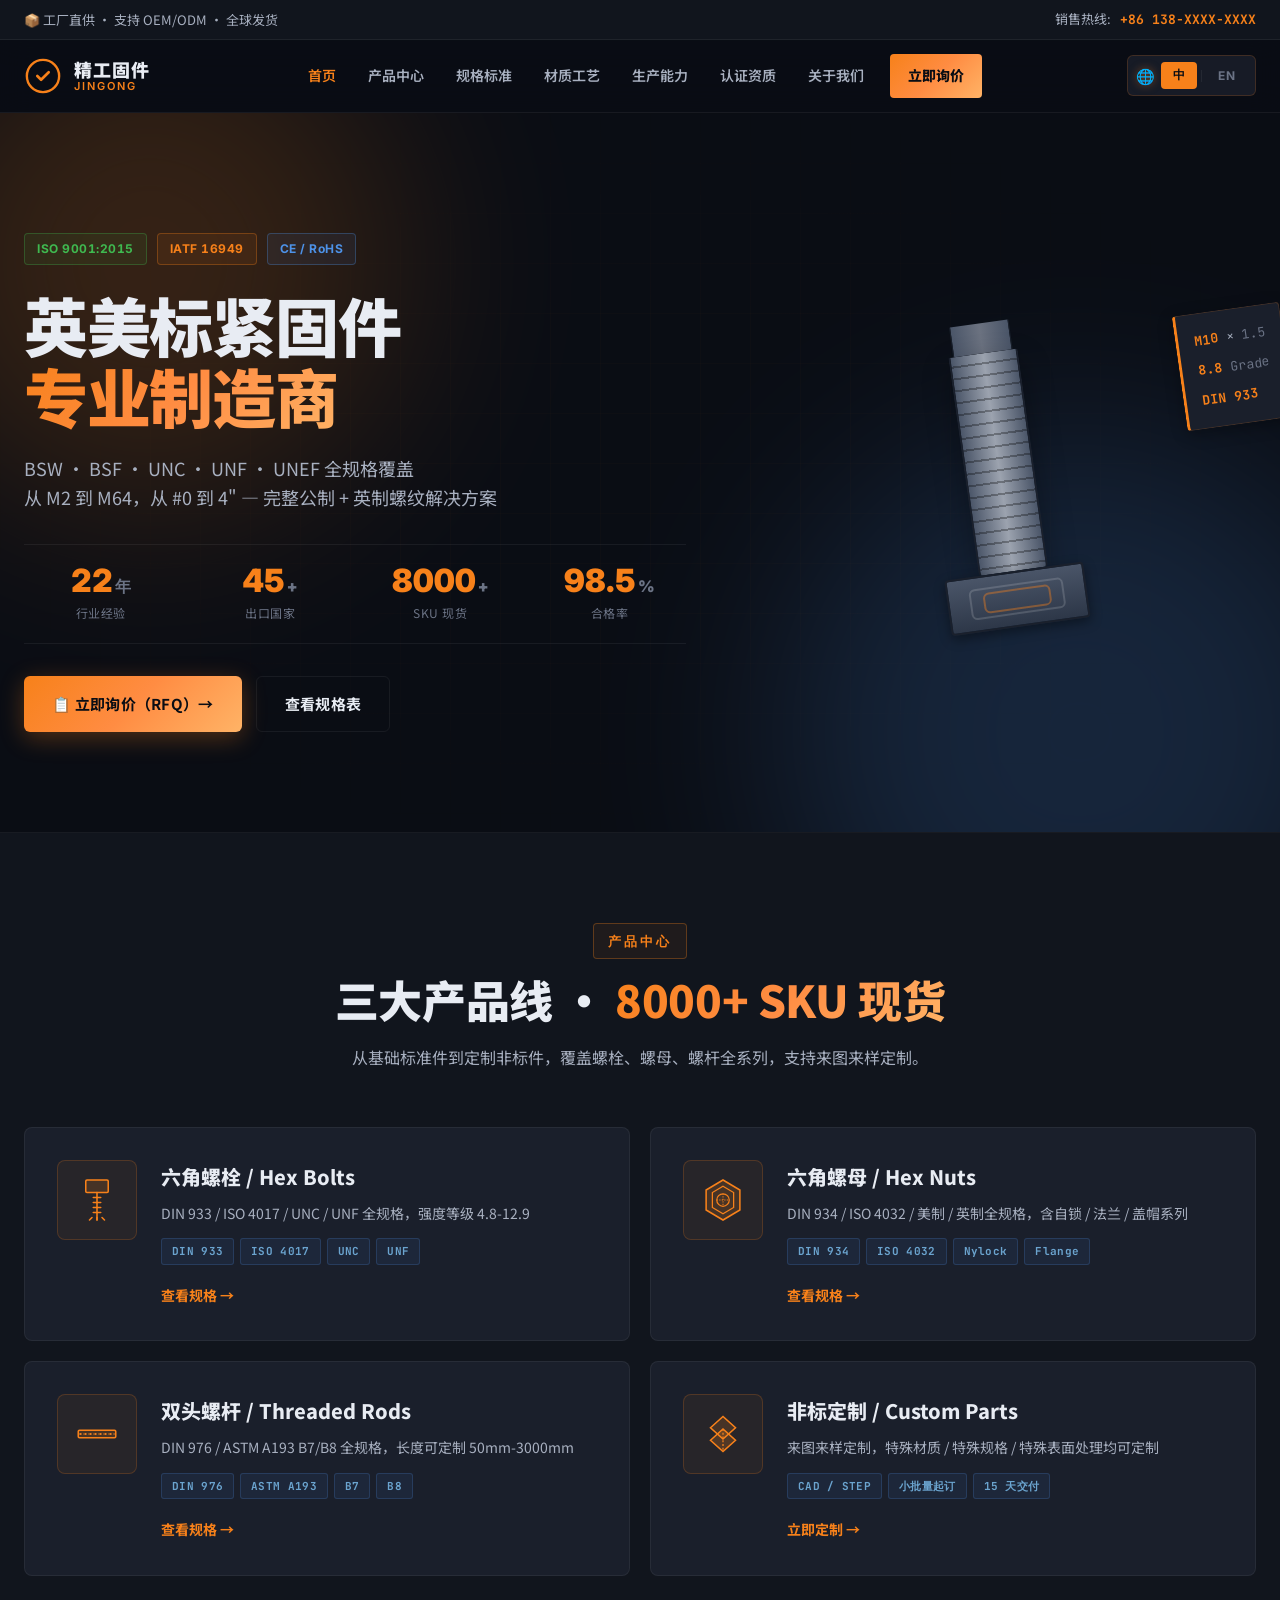
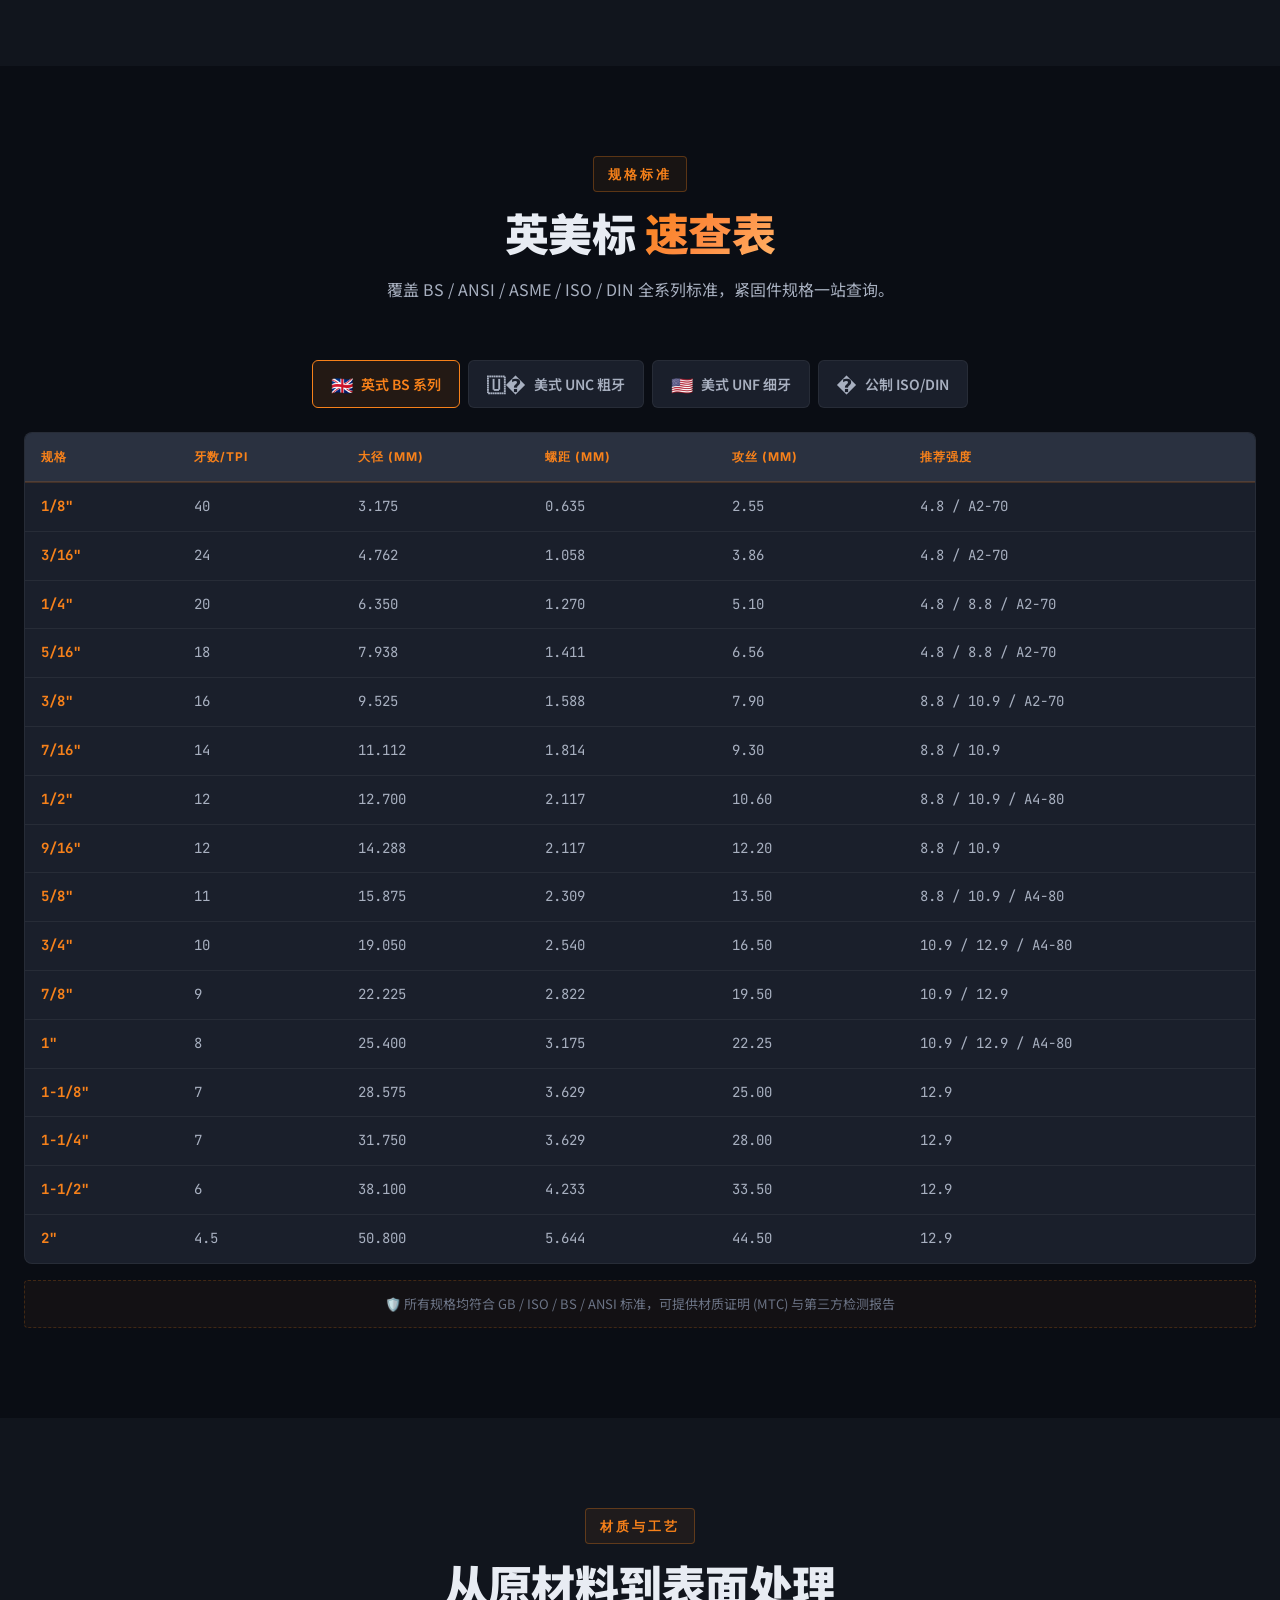
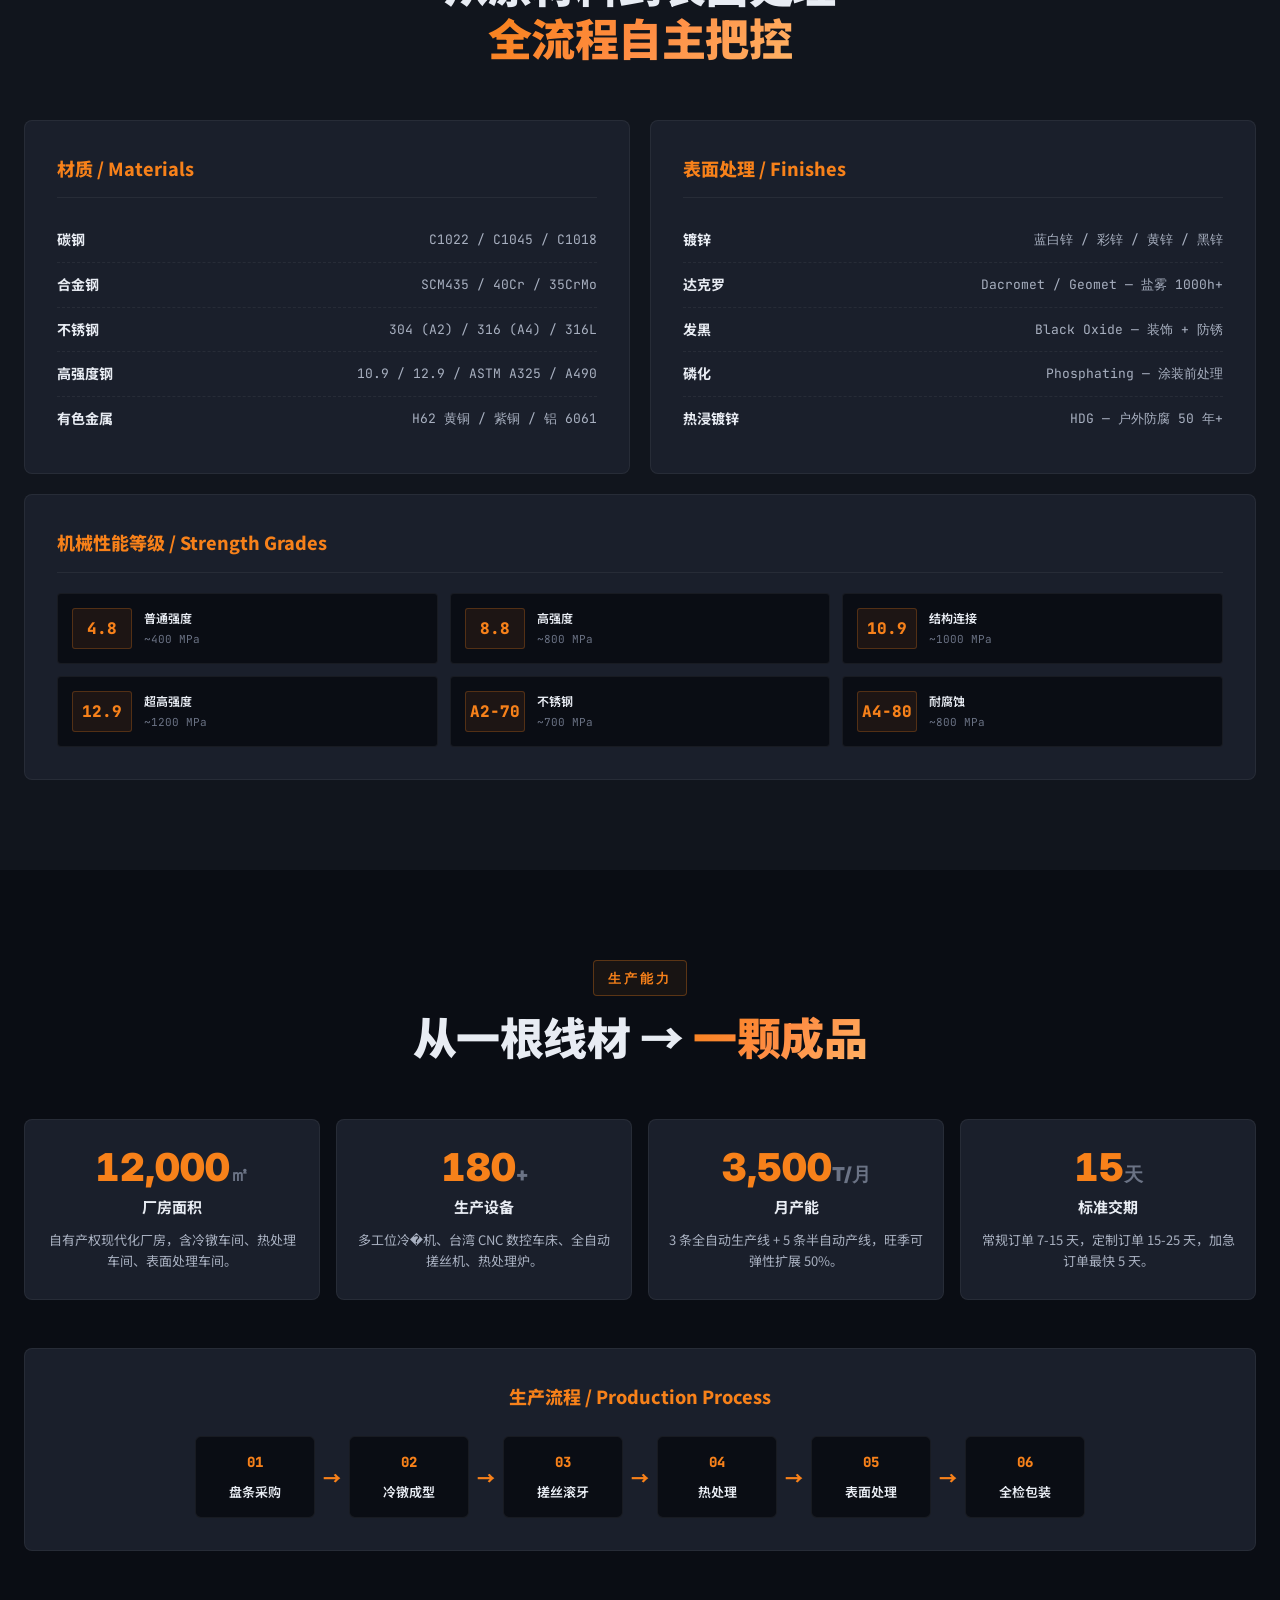
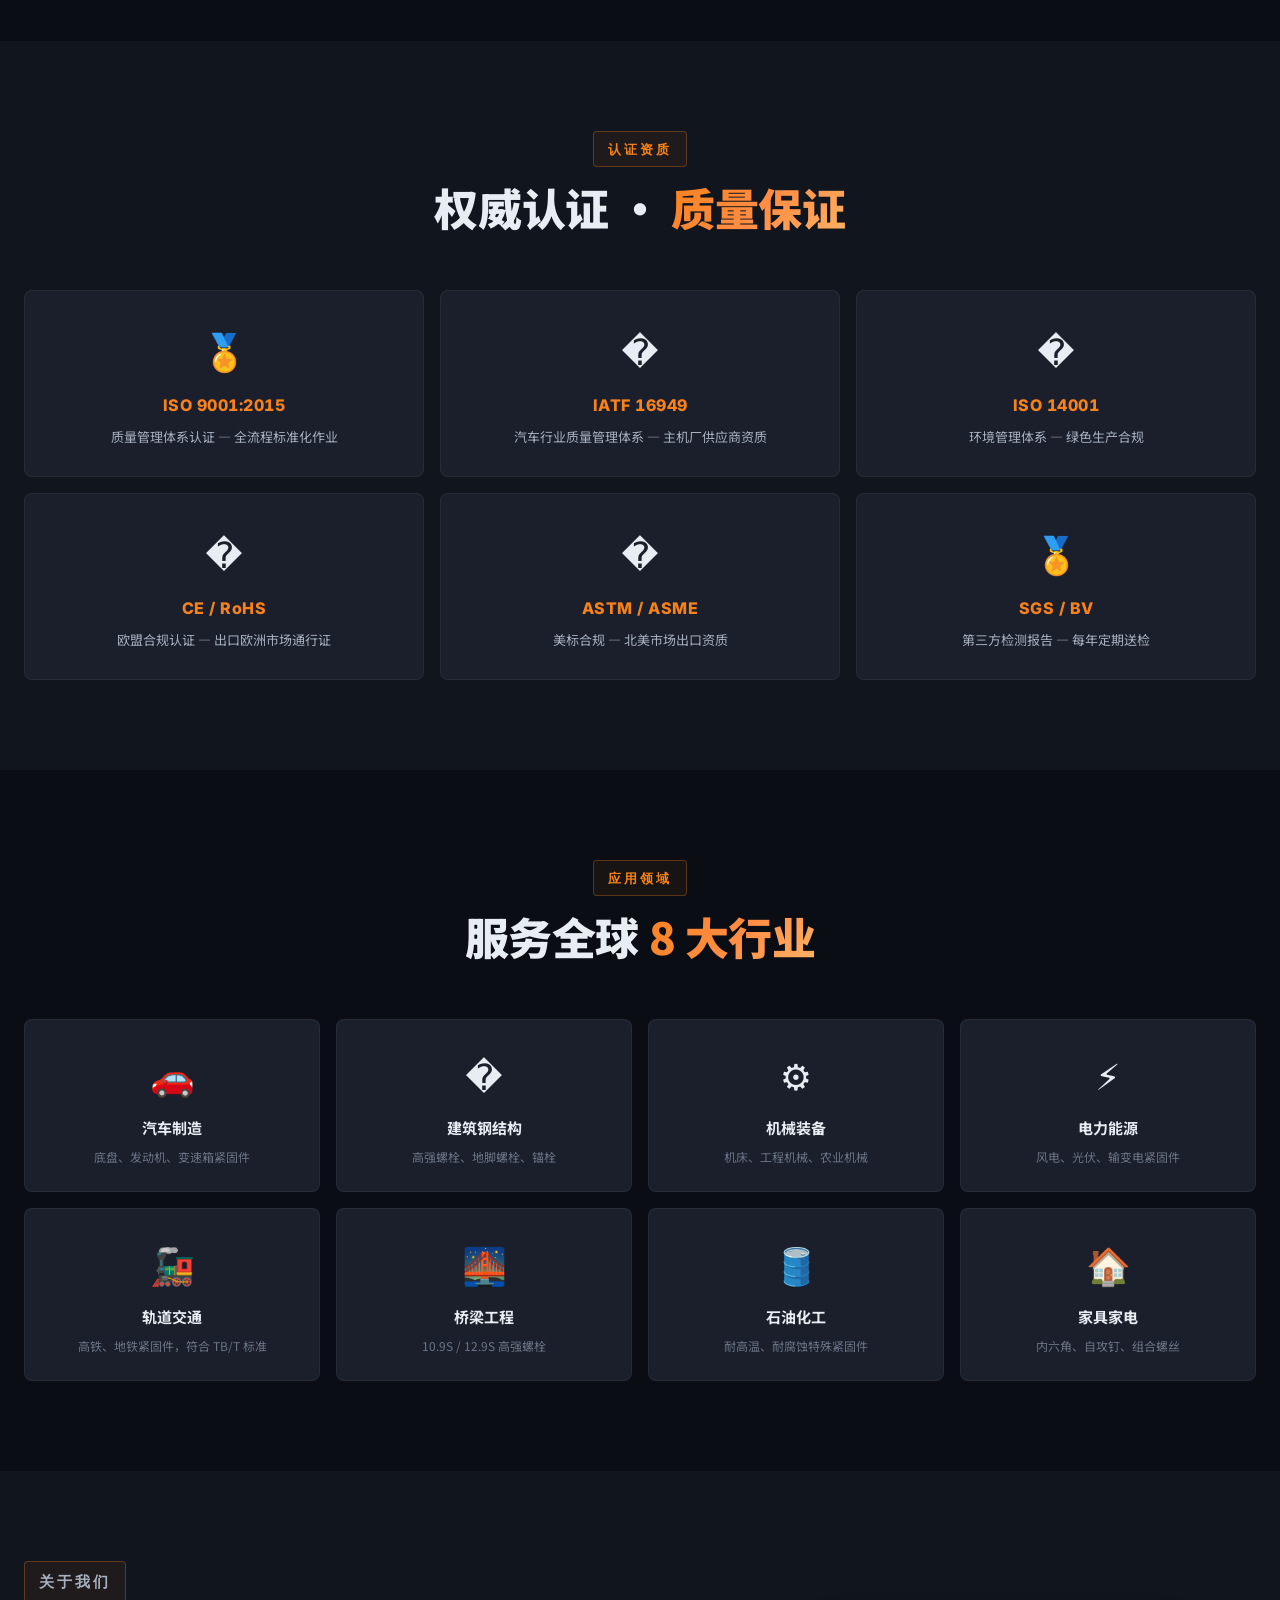
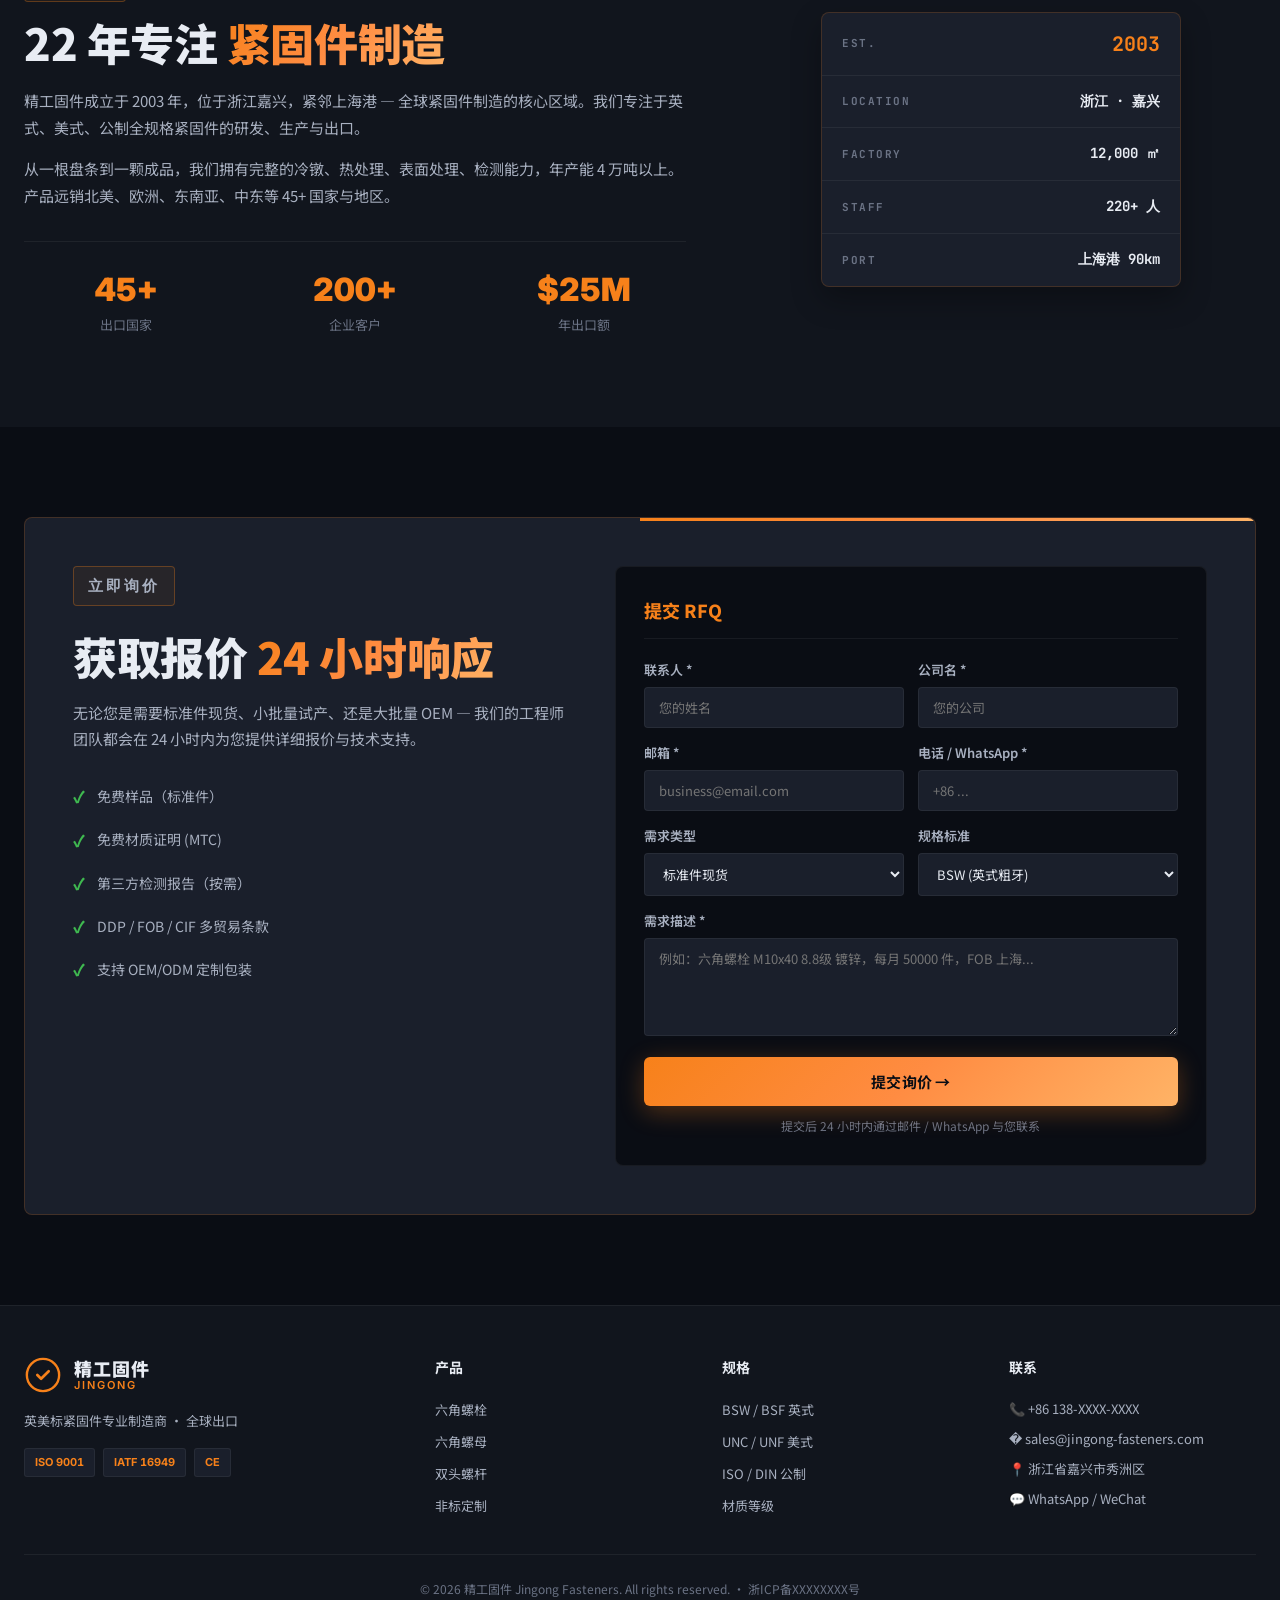
==== index.html @ 6162930f "v1.0: 精工固件 Jingong Fasteners 英美标紧固件 B2B 官网" ====
<!DOCTYPE html>
<html lang="zh-CN">
<head>
    <meta charset="UTF-8">
    <meta name="viewport" content="width=device-width, initial-scale=1.0">
    <title data-i18n="page.title">精工固件 Jingong - 专业英美标螺丝螺帽螺杆制造商</title>
    <meta name="description" data-i18n="page.desc" content="精工固件 - 专业生产符合英式 BSW/BSF、美式 UNC/UNF/UNEF 规格的螺丝、螺帽、螺杆。ISO 9001 / IATF 16949 认证工厂，支持 OEM/ODM。">
    <link rel="stylesheet" href="css/style.css">
    <link rel="preconnect" href="https://fonts.googleapis.com">
    <link rel="preconnect" href="https://fonts.gstatic.com" crossorigin>
    <link href="https://fonts.googleapis.com/css2?family=Noto+Sans+SC:wght@300;400;500;700;900&family=Inter:wght@400;500;600;700;800;900&family=JetBrains+Mono:wght@500;700&display=swap" rel="stylesheet">
</head>
<body>
    <!-- 顶部公告栏 -->
    <div class="topbar">
        <div class="container topbar-inner">
            <span data-i18n="topbar.text">📦 工厂直供 · 支持 OEM/ODM · 全球发货</span>
            <span class="topbar-meta">
                <span data-i18n="topbar.hotline">销售热线:</span>
                <strong>+86 138-XXXX-XXXX</strong>
            </span>
        </div>
    </div>

    <!-- 导航栏 -->
    <header class="navbar" id="navbar">
        <div class="container nav-container">
            <a href="#home" class="logo">
                <svg class="logo-mark" viewBox="0 0 40 40" fill="none">
                    <circle cx="20" cy="20" r="17" stroke="currentColor" stroke-width="2.5"/>
                    <path d="M14 20l4 4 8-8" stroke="currentColor" stroke-width="2.8" stroke-linecap="round" stroke-linejoin="round"/>
                </svg>
                <span class="logo-text">
                    <span class="logo-cn">精工固件</span>
                    <span class="logo-en">Jingong</span>
                </span>
            </a>
            <nav class="nav-menu" id="navMenu">
                <a href="#home" class="nav-link active" data-i18n="nav.home">首页</a>
                <a href="#products" class="nav-link" data-i18n="nav.products">产品中心</a>
                <a href="#specs" class="nav-link" data-i18n="nav.specs">规格标准</a>
                <a href="#material" class="nav-link" data-i18n="nav.material">材质工艺</a>
                <a href="#capacity" class="nav-link" data-i18n="nav.capacity">生产能力</a>
                <a href="#cert" class="nav-link" data-i18n="nav.cert">认证资质</a>
                <a href="#about" class="nav-link" data-i18n="nav.about">关于我们</a>
                <a href="#rfq" class="nav-link nav-cta" data-i18n="nav.rfq">立即询价</a>
            </nav>
            <div class="nav-right">
                <div class="lang-switch" id="langSwitch" title="切换语言 / Switch Language">
                    <span class="lang-globe" aria-hidden="true">🌐</span>
                    <button class="lang-btn active" data-lang="zh">中</button>
                    <span class="lang-divider"></span>
                    <button class="lang-btn" data-lang="en">EN</button>
                </div>
                <button class="menu-toggle" id="menuToggle" aria-label="菜单">
                    <span></span><span></span><span></span>
                </button>
            </div>
        </div>
    </header>

    <!-- 首屏 Hero -->
    <section class="hero" id="home">
        <div class="hero-bg">
            <div class="grid-overlay"></div>
            <div class="hero-glow hero-glow-1"></div>
            <div class="hero-glow hero-glow-2"></div>
        </div>
        <div class="container hero-content">
            <div class="hero-grid">
                <div class="hero-text">
                    <div class="hero-badges">
                        <span class="badge badge-iso">ISO 9001:2015</span>
                        <span class="badge badge-iatf">IATF 16949</span>
                        <span class="badge badge-ce">CE / RoHS</span>
                    </div>
                    <h1 class="hero-title">
                        <span data-i18n="hero.title.l1">英美标紧固件</span><br>
                        <span class="text-gradient" data-i18n="hero.title.l2">专业制造商</span>
                    </h1>
                    <p class="hero-subtitle" data-i18n-html="hero.subtitle">BSW · BSF · UNC · UNF · UNEF 全规格覆盖<br>从 M2 到 M64，从 #0 到 4" — 完整公制 + 英制螺纹解决方案</p>
                    <div class="hero-stats">
                        <div class="stat">
                            <div class="stat-number">22<span class="stat-unit">年</span></div>
                            <div class="stat-label" data-i18n="hero.stat.exp">行业经验</div>
                        </div>
                        <div class="stat">
                            <div class="stat-number">45<span class="stat-unit">+</span></div>
                            <div class="stat-label" data-i18n="hero.stat.country">出口国家</div>
                        </div>
                        <div class="stat">
                            <div class="stat-number">8000<span class="stat-unit">+</span></div>
                            <div class="stat-label" data-i18n="hero.stat.sku">SKU 现货</div>
                        </div>
                        <div class="stat">
                            <div class="stat-number">98.5<span class="stat-unit">%</span></div>
                            <div class="stat-label" data-i18n="hero.stat.qa">合格率</div>
                        </div>
                    </div>
                    <div class="hero-buttons">
                        <a href="#rfq" class="btn btn-primary" data-i18n="hero.cta.rfq">📋 立即询价（RFQ）→</a>
                        <a href="#specs" class="btn btn-outline" data-i18n="hero.cta.specs">查看规格表</a>
                    </div>
                </div>
                <div class="hero-visual">
                    <div class="bolt-art">
                        <div class="bolt-shank"></div>
                        <div class="bolt-thread"></div>
                        <div class="bolt-head">
                            <span class="hex-mark"></span>
                            <span class="hex-mark hex-mark-h"></span>
                        </div>
                        <div class="bolt-specs">
                            <div class="spec-line"><span class="spec-key">M10</span> × <span class="spec-val">1.5</span></div>
                            <div class="spec-line"><span class="spec-key">8.8</span> <span class="spec-val">Grade</span></div>
                            <div class="spec-line"><span class="spec-key">DIN 933</span></div>
                        </div>
                    </div>
                </div>
            </div>
        </div>
    </section>

    <!-- 产品中心 -->
    <section class="section products-section" id="products">
        <div class="container">
            <div class="section-head">
                <p class="section-tag" data-i18n="products.tag">产品中心</p>
                <h2 class="section-title">
                    <span data-i18n="products.title.l1">三大产品线</span> ·
                    <span class="text-gradient" data-i18n="products.title.l2">8000+ SKU 现货</span>
                </h2>
                <p class="section-desc" data-i18n="products.desc">从基础标准件到定制非标件，覆盖螺栓、螺母、螺杆全系列，支持来图来样定制。</p>
            </div>
            <div class="product-line-grid">
                <!-- 螺丝 -->
                <article class="line-card line-screws">
                    <div class="line-icon">
                        <svg viewBox="0 0 80 80" fill="none">
                            <rect x="22" y="8" width="36" height="20" rx="2" fill="currentColor" opacity="0.15"/>
                            <rect x="22" y="8" width="36" height="20" rx="2" stroke="currentColor" stroke-width="2.5" fill="none"/>
                            <path d="M40 28v44M34 36h12M34 44h12M34 52h12M34 60h12" stroke="currentColor" stroke-width="2.5" stroke-linecap="round"/>
                            <path d="M28 72l4-4M40 72v-4M52 72l-4-4" stroke="currentColor" stroke-width="2.5" stroke-linecap="round"/>
                        </svg>
                    </div>
                    <div class="line-info">
                        <h3 data-i18n="line.screws.name">六角螺栓 / Hex Bolts</h3>
                        <p data-i18n="line.screws.desc">DIN 933 / ISO 4017 / UNC / UNF 全规格，强度等级 4.8-12.9</p>
                        <div class="line-tags">
                            <span class="tag">DIN 933</span>
                            <span class="tag">ISO 4017</span>
                            <span class="tag">UNC</span>
                            <span class="tag">UNF</span>
                        </div>
                        <a href="#specs" class="line-link" data-i18n="line.view">查看规格 →</a>
                    </div>
                </article>

                <!-- 螺帽 -->
                <article class="line-card line-nuts">
                    <div class="line-icon">
                        <svg viewBox="0 0 80 80" fill="none">
                            <polygon points="40,8 67,24 67,56 40,72 13,56 13,24" stroke="currentColor" stroke-width="2.5" fill="currentColor" fill-opacity="0.15"/>
                            <polygon points="40,18 57,28 57,52 40,62 23,52 23,28" stroke="currentColor" stroke-width="2" fill="none"/>
                            <circle cx="40" cy="40" r="10" stroke="currentColor" stroke-width="2" fill="none"/>
                            <path d="M40 30v20M30 40h20" stroke="currentColor" stroke-width="1.5" stroke-dasharray="2 2"/>
                        </svg>
                    </div>
                    <div class="line-info">
                        <h3 data-i18n="line.nuts.name">六角螺母 / Hex Nuts</h3>
                        <p data-i18n="line.nuts.desc">DIN 934 / ISO 4032 / 美制 / 英制全规格，含自锁 / 法兰 / 盖帽系列</p>
                        <div class="line-tags">
                            <span class="tag">DIN 934</span>
                            <span class="tag">ISO 4032</span>
                            <span class="tag">Nylock</span>
                            <span class="tag">Flange</span>
                        </div>
                        <a href="#specs" class="line-link" data-i18n="line.view">查看规格 →</a>
                    </div>
                </article>

                <!-- 螺杆 -->
                <article class="line-card line-studs">
                    <div class="line-icon">
                        <svg viewBox="0 0 80 80" fill="none">
                            <rect x="10" y="34" width="60" height="12" rx="2" stroke="currentColor" stroke-width="2.5" fill="currentColor" fill-opacity="0.15"/>
                            <path d="M10 40h4M18 40h4M26 40h4M34 40h4M42 40h4M50 40h4M58 40h4M66 40h4" stroke="currentColor" stroke-width="1.5"/>
                            <circle cx="14" cy="40" r="1.5" fill="currentColor"/>
                            <circle cx="22" cy="40" r="1.5" fill="currentColor"/>
                            <circle cx="30" cy="40" r="1.5" fill="currentColor"/>
                            <circle cx="38" cy="40" r="1.5" fill="currentColor"/>
                            <circle cx="46" cy="40" r="1.5" fill="currentColor"/>
                            <circle cx="54" cy="40" r="1.5" fill="currentColor"/>
                            <circle cx="62" cy="40" r="1.5" fill="currentColor"/>
                        </svg>
                    </div>
                    <div class="line-info">
                        <h3 data-i18n="line.studs.name">双头螺杆 / Threaded Rods</h3>
                        <p data-i18n="line.studs.desc">DIN 976 / ASTM A193 B7/B8 全规格，长度可定制 50mm-3000mm</p>
                        <div class="line-tags">
                            <span class="tag">DIN 976</span>
                            <span class="tag">ASTM A193</span>
                            <span class="tag">B7</span>
                            <span class="tag">B8</span>
                        </div>
                        <a href="#specs" class="line-link" data-i18n="line.view">查看规格 →</a>
                    </div>
                </article>

                <!-- 自定义 -->
                <article class="line-card line-custom">
                    <div class="line-icon">
                        <svg viewBox="0 0 80 80" fill="none">
                            <path d="M20 30L40 12L60 30L40 48Z" stroke="currentColor" stroke-width="2.5" fill="currentColor" fill-opacity="0.15"/>
                            <path d="M20 50L40 32L60 50L40 68Z" stroke="currentColor" stroke-width="2.5" fill="currentColor" fill-opacity="0.2"/>
                            <path d="M40 32v36" stroke="currentColor" stroke-width="2" stroke-dasharray="3 3"/>
                        </svg>
                    </div>
                    <div class="line-info">
                        <h3 data-i18n="line.custom.name">非标定制 / Custom Parts</h3>
                        <p data-i18n="line.custom.desc">来图来样定制，特殊材质 / 特殊规格 / 特殊表面处理均可定制</p>
                        <div class="line-tags">
                            <span class="tag" data-i18n="line.custom.tag1">CAD / STEP</span>
                            <span class="tag" data-i18n="line.custom.tag2">小批量起订</span>
                            <span class="tag" data-i18n="line.custom.tag3">15 天交付</span>
                        </div>
                        <a href="#rfq" class="line-link" data-i18n="line.custom.cta">立即定制 →</a>
                    </div>
                </article>
            </div>
        </div>
    </section>

    <!-- 规格标准（核心卖点） -->
    <section class="section specs-section" id="specs">
        <div class="container">
            <div class="section-head">
                <p class="section-tag" data-i18n="specs.tag">规格标准</p>
                <h2 class="section-title">
                    <span data-i18n="specs.title.l1">英美标</span> <span class="text-gradient" data-i18n="specs.title.l2">速查表</span>
                </h2>
                <p class="section-desc" data-i18n="specs.desc">覆盖 BS / ANSI / ASME / ISO / DIN 全系列标准，紧固件规格一站查询。</p>
            </div>
            <div class="spec-tabs" id="specTabs">
                <button class="spec-tab active" data-tab="bs">
                    <span class="tab-flag">🇬🇧</span>
                    <span data-i18n="specs.tab.bs">英式 BS 系列</span>
                </button>
                <button class="spec-tab" data-tab="unc">
                    <span class="tab-flag">🇺�</span>
                    <span data-i18n="specs.tab.unc">美式 UNC 粗牙</span>
                </button>
                <button class="spec-tab" data-tab="unf">
                    <span class="tab-flag">🇺🇸</span>
                    <span data-i18n="specs.tab.unf">美式 UNF 细牙</span>
                </button>
                <button class="spec-tab" data-tab="metric">
                    <span class="tab-flag">�</span>
                    <span data-i18n="specs.tab.metric">公制 ISO/DIN</span>
                </button>
            </div>
            <div class="spec-table-wrap">
                <table class="spec-table" id="specTable">
                    <thead>
                        <tr>
                            <th data-i18n="specs.th.size">规格</th>
                            <th data-i18n="specs.th.tpi">牙数/TPI</th>
                            <th data-i18n="specs.th.major">大径 (mm)</th>
                            <th data-i18n="specs.th.pitch">螺距 (mm)</th>
                            <th data-i18n="specs.th.tap">攻丝 (mm)</th>
                            <th data-i18n="specs.th.strength">推荐强度</th>
                        </tr>
                    </thead>
                    <tbody id="specTableBody">
                        <!-- 由 JS 动态填充 -->
                    </tbody>
                </table>
            </div>
            <p class="spec-note" data-i18n="specs.note">�️ 所有规格均符合 GB / ISO / BS / ANSI 标准，可提供材质证明 (MTC) 与第三方检测报告</p>
        </div>
    </section>

    <!-- 材质与表面处理 -->
    <section class="section material-section" id="material">
        <div class="container">
            <div class="section-head">
                <p class="section-tag" data-i18n="mat.tag">材质与工艺</p>
                <h2 class="section-title">
                    <span data-i18n="mat.title.l1">从原材料到表面处理</span><br>
                    <span class="text-gradient" data-i18n="mat.title.l2">全流程自主把控</span>
                </h2>
            </div>
            <div class="mat-grid">
                <div class="mat-card">
                    <h3 data-i18n="mat.materials.title">材质 / Materials</h3>
                    <ul class="mat-list">
                        <li><strong data-i18n="mat.m.1.k">碳钢</strong><span data-i18n="mat.m.1.v">C1022 / C1045 / C1018</span></li>
                        <li><strong data-i18n="mat.m.2.k">合金钢</strong><span data-i18n="mat.m.2.v">SCM435 / 40Cr / 35CrMo</span></li>
                        <li><strong data-i18n="mat.m.3.k">不锈钢</strong><span data-i18n="mat.m.3.v">304 (A2) / 316 (A4) / 316L</span></li>
                        <li><strong data-i18n="mat.m.4.k">高强度钢</strong><span data-i18n="mat.m.4.v">10.9 / 12.9 / ASTM A325 / A490</span></li>
                        <li><strong data-i18n="mat.m.5.k">有色金属</strong><span data-i18n="mat.m.5.v">H62 黄铜 / 紫铜 / 铝 6061</span></li>
                    </ul>
                </div>
                <div class="mat-card">
                    <h3 data-i18n="mat.surface.title">表面处理 / Finishes</h3>
                    <ul class="mat-list">
                        <li><strong data-i18n="mat.s.1.k">镀锌</strong><span data-i18n="mat.s.1.v">蓝白锌 / 彩锌 / 黄锌 / 黑锌</span></li>
                        <li><strong data-i18n="mat.s.2.k">达克罗</strong><span data-i18n="mat.s.2.v">Dacromet / Geomet — 盐雾 1000h+</span></li>
                        <li><strong data-i18n="mat.s.3.k">发黑</strong><span data-i18n="mat.s.3.v">Black Oxide — 装饰 + 防锈</span></li>
                        <li><strong data-i18n="mat.s.4.k">磷化</strong><span data-i18n="mat.s.4.v">Phosphating — 涂装前处理</span></li>
                        <li><strong data-i18n="mat.s.5.k">热浸镀锌</strong><span data-i18n="mat.s.5.v">HDG — 户外防腐 50 年+</span></li>
                    </ul>
                </div>
                <div class="mat-card mat-strength">
                    <h3 data-i18n="mat.grade.title">机械性能等级 / Strength Grades</h3>
                    <div class="grade-table">
                        <div class="grade-row">
                            <div class="grade-tag">4.8</div>
                            <div class="grade-info"><span data-i18n="mat.g.4.t">普通强度</span><span>~400 MPa</span></div>
                        </div>
                        <div class="grade-row">
                            <div class="grade-tag">8.8</div>
                            <div class="grade-info"><span data-i18n="mat.g.8.t">高强度</span><span>~800 MPa</span></div>
                        </div>
                        <div class="grade-row">
                            <div class="grade-tag">10.9</div>
                            <div class="grade-info"><span data-i18n="mat.g.10.t">结构连接</span><span>~1000 MPa</span></div>
                        </div>
                        <div class="grade-row">
                            <div class="grade-tag">12.9</div>
                            <div class="grade-info"><span data-i18n="mat.g.12.t">超高强度</span><span>~1200 MPa</span></div>
                        </div>
                        <div class="grade-row">
                            <div class="grade-tag">A2-70</div>
                            <div class="grade-info"><span data-i18n="mat.g.a2.t">不锈钢</span><span>~700 MPa</span></div>
                        </div>
                        <div class="grade-row">
                            <div class="grade-tag">A4-80</div>
                            <div class="grade-info"><span data-i18n="mat.g.a4.t">耐腐蚀</span><span>~800 MPa</span></div>
                        </div>
                    </div>
                </div>
            </div>
        </div>
    </section>

    <!-- 生产能力 -->
    <section class="section capacity-section" id="capacity">
        <div class="container">
            <div class="section-head">
                <p class="section-tag" data-i18n="cap.tag">生产能力</p>
                <h2 class="section-title">
                    <span data-i18n="cap.title.l1">从一根线材</span> →
                    <span class="text-gradient" data-i18n="cap.title.l2">一颗成品</span>
                </h2>
            </div>
            <div class="cap-grid">
                <div class="cap-card">
                    <div class="cap-num">12,000<span class="cap-unit">㎡</span></div>
                    <h3 data-i18n="cap.area.t">厂房面积</h3>
                    <p data-i18n="cap.area.d">自有产权现代化厂房，含冷�车间、热处理车间、表面处理车间。</p>
                </div>
                <div class="cap-card">
                    <div class="cap-num">180<span class="cap-unit">+</span></div>
                    <h3 data-i18n="cap.machine.t">生产设备</h3>
                    <p data-i18n="cap.machine.d">多工位冷镦机、台湾 CNC 数控车床、全自动搓丝机、热处理炉。</p>
                </div>
                <div class="cap-card">
                    <div class="cap-num">3,500<span class="cap-unit">T/月</span></div>
                    <h3 data-i18n="cap.output.t">月产能</h3>
                    <p data-i18n="cap.output.d">3 条全自动生产线 + 5 条半自动产线，旺季可弹性扩展 50%。</p>
                </div>
                <div class="cap-card">
                    <div class="cap-num">15<span class="cap-unit">天</span></div>
                    <h3 data-i18n="cap.lead.t">标准交期</h3>
                    <p data-i18n="cap.lead.d">常规订单 7-15 天，定制订单 15-25 天，加急订单最快 5 天。</p>
                </div>
            </div>
            <div class="cap-process">
                <h3 data-i18n="cap.process.t">生产流程 / Production Process</h3>
                <div class="process-flow">
                    <div class="proc-step"><span class="proc-num">01</span><span data-i18n="cap.p.1">盘条采购</span></div>
                    <span class="proc-arrow">→</span>
                    <div class="proc-step"><span class="proc-num">02</span><span data-i18n="cap.p.2">冷镦成型</span></div>
                    <span class="proc-arrow">→</span>
                    <div class="proc-step"><span class="proc-num">03</span><span data-i18n="cap.p.3">搓丝滚牙</span></div>
                    <span class="proc-arrow">→</span>
                    <div class="proc-step"><span class="proc-num">04</span><span data-i18n="cap.p.4">热处理</span></div>
                    <span class="proc-arrow">→</span>
                    <div class="proc-step"><span class="proc-num">05</span><span data-i18n="cap.p.5">表面处理</span></div>
                    <span class="proc-arrow">→</span>
                    <div class="proc-step"><span class="proc-num">06</span><span data-i18n="cap.p.6">全检包装</span></div>
                </div>
            </div>
        </div>
    </section>

    <!-- 认证资质 -->
    <section class="section cert-section" id="cert">
        <div class="container">
            <div class="section-head">
                <p class="section-tag" data-i18n="cert.tag">认证资质</p>
                <h2 class="section-title">
                    <span data-i18n="cert.title.l1">权威认证</span> ·
                    <span class="text-gradient" data-i18n="cert.title.l2">质量保证</span>
                </h2>
            </div>
            <div class="cert-grid">
                <div class="cert-card">
                    <div class="cert-icon">🏅</div>
                    <h3>ISO 9001:2015</h3>
                    <p data-i18n="cert.1.d">质量管理体系认证 — 全流程标准化作业</p>
                </div>
                <div class="cert-card">
                    <div class="cert-icon">�</div>
                    <h3>IATF 16949</h3>
                    <p data-i18n="cert.2.d">汽车行业质量管理体系 — 主机厂供应商资质</p>
                </div>
                <div class="cert-card">
                    <div class="cert-icon">�</div>
                    <h3>ISO 14001</h3>
                    <p data-i18n="cert.3.d">环境管理体系 — 绿色生产合规</p>
                </div>
                <div class="cert-card">
                    <div class="cert-icon">�</div>
                    <h3>CE / RoHS</h3>
                    <p data-i18n="cert.4.d">欧盟合规认证 — 出口欧洲市场通行证</p>
                </div>
                <div class="cert-card">
                    <div class="cert-icon">�</div>
                    <h3>ASTM / ASME</h3>
                    <p data-i18n="cert.5.d">美标合规 — 北美市场出口资质</p>
                </div>
                <div class="cert-card">
                    <div class="cert-icon">🏅</div>
                    <h3>SGS / BV</h3>
                    <p data-i18n="cert.6.d">第三方检测报告 — 每年定期送检</p>
                </div>
            </div>
        </div>
    </section>

    <!-- 应用行业 -->
    <section class="section industry-section">
        <div class="container">
            <div class="section-head">
                <p class="section-tag" data-i18n="ind.tag">应用领域</p>
                <h2 class="section-title">
                    <span data-i18n="ind.title.l1">服务全球</span>
                    <span class="text-gradient" data-i18n="ind.title.l2">8 大行业</span>
                </h2>
            </div>
            <div class="industry-grid">
                <div class="ind-card">
                    <div class="ind-icon">🚗</div>
                    <h3 data-i18n="ind.1.t">汽车制造</h3>
                    <p data-i18n="ind.1.d">底盘、发动机、变速箱紧固件</p>
                </div>
                <div class="ind-card">
                    <div class="ind-icon">�️</div>
                    <h3 data-i18n="ind.2.t">建筑钢结构</h3>
                    <p data-i18n="ind.2.d">高强螺栓、地脚螺栓、锚栓</p>
                </div>
                <div class="ind-card">
                    <div class="ind-icon">⚙️</div>
                    <h3 data-i18n="ind.3.t">机械装备</h3>
                    <p data-i18n="ind.3.d">机床、工程机械、农业机械</p>
                </div>
                <div class="ind-card">
                    <div class="ind-icon">⚡</div>
                    <h3 data-i18n="ind.4.t">电力能源</h3>
                    <p data-i18n="ind.4.d">风电、光伏、输变电紧固件</p>
                </div>
                <div class="ind-card">
                    <div class="ind-icon">🚂</div>
                    <h3 data-i18n="ind.5.t">轨道交通</h3>
                    <p data-i18n="ind.5.d">高铁、地铁紧固件，符合 TB/T 标准</p>
                </div>
                <div class="ind-card">
                    <div class="ind-icon">🌉</div>
                    <h3 data-i18n="ind.6.t">桥梁工程</h3>
                    <p data-i18n="ind.6.d">10.9S / 12.9S 高强螺栓</p>
                </div>
                <div class="ind-card">
                    <div class="ind-icon">🛢️</div>
                    <h3 data-i18n="ind.7.t">石油化工</h3>
                    <p data-i18n="ind.7.d">耐高温、耐腐蚀特殊紧固件</p>
                </div>
                <div class="ind-card">
                    <div class="ind-icon">🏠</div>
                    <h3 data-i18n="ind.8.t">家具家电</h3>
                    <p data-i18n="ind.8.d">内六角、自攻钉、组合螺丝</p>
                </div>
            </div>
        </div>
    </section>

    <!-- 关于我们 -->
    <section class="section about-section" id="about">
        <div class="container about-container">
            <div class="about-text">
                <p class="section-tag" data-i18n="about.tag">关于我们</p>
                <h2 class="section-title">
                    <span data-i18n="about.title.l1">22 年专注</span>
                    <span class="text-gradient" data-i18n="about.title.l2">紧固件制造</span>
                </h2>
                <p data-i18n="about.p1">精工固件成立于 2003 年，位于浙江嘉兴，紧邻上海港 — 全球紧固件制造的核心区域。我们专注于英式、美式、公制全规格紧固件的研发、生产与出口。</p>
                <p data-i18n="about.p2">从一根盘条到一颗成品，我们拥有完整的冷镦、热处理、表面处理、检测能力，年产能 4 万吨以上。产品远销北美、欧洲、东南亚、中东等 45+ 国家与地区。</p>
                <div class="about-features">
                    <div class="about-feature">
                        <span class="feature-num">45+</span>
                        <span class="feature-label" data-i18n="about.f.1">出口国家</span>
                    </div>
                    <div class="about-feature">
                        <span class="feature-num">200+</span>
                        <span class="feature-label" data-i18n="about.f.2">企业客户</span>
                    </div>
                    <div class="about-feature">
                        <span class="feature-num">$25M</span>
                        <span class="feature-label" data-i18n="about.f.3">年出口额</span>
                    </div>
                </div>
            </div>
            <div class="about-visual">
                <div class="factory-card">
                    <div class="fc-line"><span class="fc-label">EST.</span><span class="fc-val">2003</span></div>
                    <div class="fc-line"><span class="fc-label" data-i18n="about.fc.loc">LOCATION</span><span class="fc-val" data-i18n="about.fc.loc.v">浙江 · 嘉兴</span></div>
                    <div class="fc-line"><span class="fc-label" data-i18n="about.fc.size">FACTORY</span><span class="fc-val" data-i18n="about.fc.size.v">12,000 ㎡</span></div>
                    <div class="fc-line"><span class="fc-label" data-i18n="about.fc.staff">STAFF</span><span class="fc-val" data-i18n="about.fc.staff.v">220+ 人</span></div>
                    <div class="fc-line"><span class="fc-label" data-i18n="about.fc.port">PORT</span><span class="fc-val" data-i18n="about.fc.port.v">上海港 90km</span></div>
                </div>
            </div>
        </div>
    </section>

    <!-- RFQ 询价表单 -->
    <section class="section rfq-section" id="rfq">
        <div class="container">
            <div class="rfq-card">
                <div class="rfq-info">
                    <p class="section-tag" data-i18n="rfq.tag">立即询价</p>
                    <h2 class="section-title light">
                        <span data-i18n="rfq.title.l1">获取报价</span> <span class="text-gradient" data-i18n="rfq.title.l2">24 小时响应</span>
                    </h2>
                    <p data-i18n="rfq.desc">无论您是需要标准件现货、小批量试产、还是大批量 OEM — 我们的工程师团队都会在 24 小时内为您提供详细报价与技术支持。</p>
                    <ul class="rfq-perks">
                        <li><span class="check">✓</span><span data-i18n="rfq.b.1">免费样品（标准件）</span></li>
                        <li><span class="check">✓</span><span data-i18n="rfq.b.2">免费材质证明 (MTC)</span></li>
                        <li><span class="check">✓</span><span data-i18n="rfq.b.3">第三方检测报告（按需）</span></li>
                        <li><span class="check">✓</span><span data-i18n="rfq.b.4">DDP / FOB / CIF 多贸易条款</span></li>
                        <li><span class="check">✓</span><span data-i18n="rfq.b.5">支持 OEM/ODM 定制包装</span></li>
                    </ul>
                </div>
                <form class="rfq-form" id="rfqForm">
                    <h3 class="rfq-form-title" data-i18n="rfq.form.t">提交 RFQ</h3>
                    <div class="form-row">
                        <div class="form-group">
                            <label data-i18n="rfq.f.name">联系人 *</label>
                            <input type="text" name="name" required data-i18n-placeholder="rfq.f.name.ph" placeholder="您的姓名">
                        </div>
                        <div class="form-group">
                            <label data-i18n="rfq.f.company">公司名 *</label>
                            <input type="text" name="company" required data-i18n-placeholder="rfq.f.company.ph" placeholder="您的公司">
                        </div>
                    </div>
                    <div class="form-row">
                        <div class="form-group">
                            <label data-i18n="rfq.f.email">邮箱 *</label>
                            <input type="email" name="email" required data-i18n-placeholder="rfq.f.email.ph" placeholder="business@email.com">
                        </div>
                        <div class="form-group">
                            <label data-i18n="rfq.f.phone">电话 / WhatsApp *</label>
                            <input type="tel" name="phone" required data-i18n-placeholder="rfq.f.phone.ph" placeholder="+86 ...">
                        </div>
                    </div>
                    <div class="form-row">
                        <div class="form-group">
                            <label data-i18n="rfq.f.type">需求类型</label>
                            <select name="type">
                                <option data-i18n-option="rfq.f.type.std" selected>标准件现货</option>
                                <option data-i18n-option="rfq.f.type.oem">OEM 贴牌</option>
                                <option data-i18n-option="rfq.f.type.odm">ODM 定制</option>
                                <option data-i18n-option="rfq.f.type.sample">样品申请</option>
                            </select>
                        </div>
                        <div class="form-group">
                            <label data-i18n="rfq.f.spec">规格标准</label>
                            <select name="spec">
                                <option data-i18n-option="rfq.f.spec.bsw">BSW (英式粗牙)</option>
                                <option data-i18n-option="rfq.f.spec.bsf">BSF (英式细牙)</option>
                                <option data-i18n-option="rfq.f.spec.unc">UNC (美式粗牙)</option>
                                <option data-i18n-option="rfq.f.spec.unf">UNF (美式细牙)</option>
                                <option data-i18n-option="rfq.f.spec.iso">ISO / DIN (公制)</option>
                                <option data-i18n-option="rfq.f.spec.other">其它 / 定制</option>
                            </select>
                        </div>
                    </div>
                    <div class="form-group">
                        <label data-i18n="rfq.f.desc">需求描述 *</label>
                        <textarea name="desc" rows="4" required data-i18n-placeholder="rfq.f.desc.ph" placeholder="例如：六角螺栓 M10x40 8.8级 镀锌，每月 50000 件，FOB 上海..."></textarea>
                    </div>
                    <button type="submit" class="btn btn-primary btn-block" data-i18n="rfq.f.submit">提交询价 →</button>
                    <p class="form-tip" data-i18n="rfq.f.tip">提交后 24 小时内通过邮件 / WhatsApp 与您联系</p>
                </form>
            </div>
        </div>
    </section>

    <!-- 页脚 -->
    <footer class="footer">
        <div class="container">
            <div class="footer-grid">
                <div class="footer-brand">
                    <a href="#home" class="logo">
                        <svg class="logo-mark" viewBox="0 0 40 40" fill="none">
                            <circle cx="20" cy="20" r="17" stroke="currentColor" stroke-width="2.5"/>
                            <path d="M14 20l4 4 8-8" stroke="currentColor" stroke-width="2.8" stroke-linecap="round" stroke-linejoin="round"/>
                        </svg>
                        <span class="logo-text">
                            <span class="logo-cn">精工固件</span>
                            <span class="logo-en">Jingong</span>
                        </span>
                    </a>
                    <p data-i18n="footer.tagline">英美标紧固件专业制造商 · 全球出口</p>
                    <div class="footer-cert">
                        <span class="cert-mini">ISO 9001</span>
                        <span class="cert-mini">IATF 16949</span>
                        <span class="cert-mini">CE</span>
                    </div>
                </div>
                <div class="footer-col">
                    <h4 data-i18n="footer.col1.t">产品</h4>
                    <a href="#products" data-i18n="footer.col1.l1">六角螺栓</a>
                    <a href="#products" data-i18n="footer.col1.l2">六角螺母</a>
                    <a href="#products" data-i18n="footer.col1.l3">双头螺杆</a>
                    <a href="#products" data-i18n="footer.col1.l4">非标定制</a>
                </div>
                <div class="footer-col">
                    <h4 data-i18n="footer.col2.t">规格</h4>
                    <a href="#specs" data-i18n="footer.col2.l1">BSW / BSF 英式</a>
                    <a href="#specs" data-i18n="footer.col2.l2">UNC / UNF 美式</a>
                    <a href="#specs" data-i18n="footer.col2.l3">ISO / DIN 公制</a>
                    <a href="#material" data-i18n="footer.col2.l4">材质等级</a>
                </div>
                <div class="footer-col">
                    <h4 data-i18n="footer.col3.t">联系</h4>
                    <p class="footer-line">📞 +86 138-XXXX-XXXX</p>
                    <p class="footer-line">�️ sales@jingong-fasteners.com</p>
                    <p class="footer-line">📍 浙江省嘉兴市秀洲区</p>
                    <p class="footer-line">💬 WhatsApp / WeChat</p>
                </div>
            </div>
            <div class="footer-bottom">
                <p data-i18n="footer.copyright">© 2026 精工固件 Jingong Fasteners. All rights reserved. · 浙ICP备XXXXXXXX号</p>
            </div>
        </div>
    </footer>

    <script src="js/specs-data.js"></script>
    <script src="js/i18n.js"></script>
    <script src="js/main.js"></script>
</body>
</html>
---- css/style.css ----
/* ===== 全局重置 ===== */
*,
*::before,
*::after {
    margin: 0;
    padding: 0;
    box-sizing: border-box;
}

:root {
    /* 颜色 - 深色工业风 */
    --bg-deep: #0a0d14;
    --bg-dark: #11151d;
    --bg-card: #1a1f2b;
    --bg-card-hover: #232938;
    --bg-elevated: #2a3140;
    --text-primary: #e8ecf3;
    --text-secondary: #a8b0c0;
    --text-muted: #6b7385;
    --accent-orange: #f7811a;
    --accent-amber: #ff8c42;
    --accent-blue: #4d92e8;
    --accent-steel: #6ba4cf;
    --accent-green: #3fb950;
    --accent-red: #f85149;
    --border: rgba(247, 129, 26, 0.18);
    --border-light: rgba(255, 255, 255, 0.06);
    --gradient: linear-gradient(135deg, #f7811a 0%, #ff8c42 50%, #ffb366 100%);
    --gradient-cool: linear-gradient(135deg, #4d92e8 0%, #6ba4cf 100%);
    --font-cn: 'Noto Sans SC', system-ui, -apple-system, sans-serif;
    --font-en: 'Inter', system-ui, sans-serif;
    --font-mono: 'JetBrains Mono', 'SF Mono', Consolas, monospace;
    --container: 1280px;
    --section-pad: 90px;
}

html {
    scroll-behavior: smooth;
}

body {
    font-family: var(--font-cn);
    background: var(--bg-deep);
    color: var(--text-primary);
    line-height: 1.7;
    overflow-x: hidden;
    -webkit-font-smoothing: antialiased;
    font-feature-settings: "tnum";
}

img { max-width: 100%; display: block; }
a { color: inherit; text-decoration: none; transition: color 0.2s; }
button {
    font-family: inherit;
    cursor: pointer;
    border: none;
    background: none;
    color: inherit;
}

.container {
    max-width: var(--container);
    margin: 0 auto;
    padding: 0 24px;
}

/* ===== 通用 ===== */
.section {
    padding: var(--section-pad) 0;
    position: relative;
}

.section-head {
    text-align: center;
    margin-bottom: 56px;
}

.section-tag {
    color: var(--accent-orange);
    font-size: 13px;
    font-weight: 700;
    letter-spacing: 3px;
    text-transform: uppercase;
    margin-bottom: 14px;
    display: inline-block;
    padding: 6px 14px;
    border: 1px solid rgba(247, 129, 26, 0.3);
    border-radius: 4px;
    background: rgba(247, 129, 26, 0.06);
    font-family: var(--font-en);
}

.section-title {
    font-size: clamp(30px, 4.5vw, 44px);
    font-weight: 900;
    line-height: 1.2;
    margin-bottom: 18px;
    letter-spacing: -0.01em;
}

.section-title.light { color: var(--text-primary); }

.section-desc {
    font-size: 16px;
    color: var(--text-secondary);
    max-width: 720px;
    margin: 0 auto;
}

.text-gradient {
    background: var(--gradient);
    -webkit-background-clip: text;
    background-clip: text;
    -webkit-text-fill-color: transparent;
}

/* ===== 按钮 ===== */
.btn {
    display: inline-flex;
    align-items: center;
    justify-content: center;
    padding: 14px 28px;
    border-radius: 6px;
    font-size: 15px;
    font-weight: 700;
    transition: all 0.3s cubic-bezier(0.4, 0, 0.2, 1);
    position: relative;
    cursor: pointer;
    letter-spacing: 0.3px;
}

.btn-primary {
    background: var(--gradient);
    color: #0a0d14;
    box-shadow: 0 6px 24px rgba(247, 129, 26, 0.3);
}

.btn-primary:hover {
    transform: translateY(-2px);
    box-shadow: 0 10px 32px rgba(247, 129, 26, 0.5);
}

.btn-outline {
    background: transparent;
    color: var(--text-primary);
    border: 1.5px solid var(--border-light);
}

.btn-outline:hover {
    background: rgba(255, 255, 255, 0.04);
    border-color: var(--accent-orange);
    color: var(--accent-orange);
}

.btn-block { width: 100%; }

/* ===== 顶部公告栏 ===== */
.topbar {
    background: var(--bg-dark);
    border-bottom: 1px solid var(--border-light);
    padding: 8px 0;
    font-size: 13px;
}

.topbar-inner {
    display: flex;
    justify-content: space-between;
    align-items: center;
    color: var(--text-secondary);
}

.topbar-meta strong {
    color: var(--accent-orange);
    margin-left: 6px;
    font-family: var(--font-mono);
}

/* ===== 导航栏 ===== */
.navbar {
    position: sticky;
    top: 0;
    z-index: 100;
    padding: 14px 0;
    background: rgba(10, 13, 20, 0.85);
    backdrop-filter: blur(16px);
    -webkit-backdrop-filter: blur(16px);
    border-bottom: 1px solid var(--border-light);
}

.nav-container {
    display: flex;
    align-items: center;
    justify-content: space-between;
    gap: 20px;
}

.logo {
    display: flex;
    align-items: center;
    gap: 12px;
}

.logo-mark {
    width: 38px;
    height: 38px;
    color: var(--accent-orange);
    flex-shrink: 0;
}

.logo-text {
    display: flex;
    flex-direction: column;
    line-height: 1;
}

.logo-cn {
    font-size: 18px;
    font-weight: 900;
    letter-spacing: 1px;
}

.logo-en {
    font-family: var(--font-en);
    font-size: 11px;
    color: var(--accent-orange);
    letter-spacing: 2px;
    text-transform: uppercase;
    margin-top: 3px;
    font-weight: 600;
}

.nav-menu {
    display: flex;
    gap: 4px;
    align-items: center;
}

.nav-link {
    padding: 8px 14px;
    font-size: 14px;
    font-weight: 600;
    color: var(--text-secondary);
    border-radius: 4px;
    transition: all 0.2s;
}

.nav-link:hover { color: var(--text-primary); }
.nav-link.active { color: var(--accent-orange); }

.nav-cta {
    background: var(--gradient);
    color: #0a0d14 !important;
    padding: 10px 18px;
    margin-left: 8px;
    font-weight: 800;
}

.nav-cta:hover { transform: translateY(-2px); }

/* ===== 语言切换器 ===== */
.nav-right {
    display: flex;
    align-items: center;
    gap: 12px;
}

.lang-switch {
    display: inline-flex;
    gap: 4px;
    padding: 6px 8px;
    background: rgba(26, 31, 43, 0.85);
    backdrop-filter: blur(12px);
    border: 1px solid var(--border);
    border-radius: 6px;
    align-items: center;
    transition: all 0.3s;
}

.lang-switch:hover {
    border-color: var(--accent-orange);
    box-shadow: 0 0 18px rgba(247, 129, 26, 0.25);
}

.lang-globe {
    font-size: 15px;
    margin-right: 2px;
    filter: drop-shadow(0 0 4px rgba(247, 129, 26, 0.5));
}

.lang-btn {
    padding: 5px 12px;
    font-size: 12px;
    font-weight: 700;
    color: var(--text-muted);
    border-radius: 4px;
    transition: all 0.25s;
    cursor: pointer;
    letter-spacing: 0.5px;
    font-family: var(--font-en);
}

.lang-btn:hover:not(.active) {
    color: var(--text-primary);
    background: rgba(255, 255, 255, 0.05);
}

.lang-btn.active {
    background: var(--accent-orange);
    color: #0a0d14;
}

.lang-divider {
    width: 1px;
    height: 12px;
    background: var(--border-light);
}

.menu-toggle {
    display: none;
    flex-direction: column;
    gap: 5px;
    padding: 8px;
}

.menu-toggle span {
    width: 22px;
    height: 2px;
    background: var(--text-primary);
    border-radius: 1px;
}

/* ===== Hero ===== */
.hero {
    position: relative;
    min-height: 80vh;
    display: flex;
    align-items: center;
    overflow: hidden;
    padding: 80px 0 60px;
    border-bottom: 1px solid var(--border-light);
}

.hero-bg {
    position: absolute;
    inset: 0;
    z-index: 0;
}

.grid-overlay {
    position: absolute;
    inset: 0;
    background-image:
        linear-gradient(rgba(247, 129, 26, 0.04) 1px, transparent 1px),
        linear-gradient(90deg, rgba(247, 129, 26, 0.04) 1px, transparent 1px);
    background-size: 50px 50px;
    opacity: 0.5;
    mask-image: radial-gradient(ellipse at center, black 30%, transparent 80%);
}

.hero-glow {
    position: absolute;
    border-radius: 50%;
    filter: blur(100px);
    opacity: 0.18;
}

.hero-glow-1 {
    width: 500px;
    height: 500px;
    background: var(--accent-orange);
    top: -100px;
    left: -100px;
}

.hero-glow-2 {
    width: 600px;
    height: 600px;
    background: var(--accent-blue);
    bottom: -200px;
    right: -100px;
}

.hero-content {
    position: relative;
    z-index: 1;
    width: 100%;
}

.hero-grid {
    display: grid;
    grid-template-columns: 1.3fr 1fr;
    gap: 60px;
    align-items: center;
}

.hero-badges {
    display: flex;
    flex-wrap: wrap;
    gap: 10px;
    margin-bottom: 24px;
}

.badge {
    padding: 5px 12px;
    border-radius: 4px;
    font-size: 12px;
    font-weight: 700;
    letter-spacing: 0.5px;
    font-family: var(--font-en);
    border: 1px solid;
}

.badge-iso {
    color: var(--accent-green);
    background: rgba(63, 185, 80, 0.08);
    border-color: rgba(63, 185, 80, 0.3);
}

.badge-iatf {
    color: var(--accent-orange);
    background: rgba(247, 129, 26, 0.08);
    border-color: rgba(247, 129, 26, 0.3);
}

.badge-ce {
    color: var(--accent-blue);
    background: rgba(77, 146, 232, 0.08);
    border-color: rgba(77, 146, 232, 0.3);
}

.hero-title {
    font-size: clamp(40px, 6vw, 64px);
    font-weight: 900;
    line-height: 1.1;
    margin-bottom: 24px;
    letter-spacing: -0.02em;
}

.hero-subtitle {
    font-size: clamp(15px, 1.6vw, 18px);
    color: var(--text-secondary);
    margin-bottom: 32px;
    line-height: 1.6;
}

.hero-stats {
    display: grid;
    grid-template-columns: repeat(4, 1fr);
    gap: 16px;
    margin-bottom: 32px;
    padding: 20px 0;
    border-top: 1px solid var(--border-light);
    border-bottom: 1px solid var(--border-light);
}

.stat {
    text-align: center;
}

.stat-number {
    font-family: var(--font-en);
    font-size: clamp(22px, 2.8vw, 32px);
    font-weight: 900;
    color: var(--accent-orange);
    line-height: 1;
    margin-bottom: 6px;
    display: flex;
    align-items: baseline;
    justify-content: center;
    gap: 2px;
}

.stat-unit {
    font-size: 0.5em;
    color: var(--text-muted);
}

.stat-label {
    color: var(--text-muted);
    font-size: 12px;
    letter-spacing: 0.5px;
}

.hero-buttons {
    display: flex;
    gap: 14px;
    flex-wrap: wrap;
}

/* Hero 螺栓视觉 */
.hero-visual {
    display: flex;
    justify-content: center;
    align-items: center;
}

.bolt-art {
    width: 280px;
    height: 320px;
    position: relative;
    transform: rotate(-8deg);
}

.bolt-head {
    width: 140px;
    height: 56px;
    background: linear-gradient(180deg, #4a5568 0%, #2d3748 100%);
    border: 2px solid #1a202c;
    border-radius: 4px;
    margin: 0 auto;
    position: relative;
    box-shadow: 0 4px 12px rgba(0, 0, 0, 0.4);
}

.hex-mark {
    position: absolute;
    top: 50%;
    left: 50%;
    transform: translate(-50%, -50%);
    width: 70%;
    height: 60%;
    border: 2px solid rgba(255, 255, 255, 0.15);
    border-radius: 6px;
}

.hex-mark-h {
    width: 50%;
    height: 40%;
    border-color: rgba(247, 129, 26, 0.4);
}

.bolt-shank {
    width: 60px;
    height: 30px;
    background: linear-gradient(90deg, #4a5568, #6b7280, #4a5568);
    margin: 0 auto;
    border-left: 1px solid #1a202c;
    border-right: 1px solid #1a202c;
}

.bolt-thread {
    width: 70px;
    margin: 0 auto;
    height: 220px;
    background:
        repeating-linear-gradient(0deg,
            transparent 0,
            transparent 5px,
            rgba(0, 0, 0, 0.3) 5px,
            rgba(0, 0, 0, 0.3) 7px,
            transparent 7px,
            transparent 12px),
        linear-gradient(90deg, #4a5568 0%, #9ca3af 50%, #4a5568 100%);
    border-left: 2px solid #1a202c;
    border-right: 2px solid #1a202c;
    border-radius: 0 0 4px 4px;
    box-shadow: 0 12px 30px rgba(0, 0, 0, 0.3);
    position: relative;
}

.bolt-specs {
    position: absolute;
    top: 20px;
    right: -160px;
    background: var(--bg-card);
    border: 1px solid var(--border);
    border-left: 3px solid var(--accent-orange);
    border-radius: 4px;
    padding: 12px 16px;
    font-family: var(--font-mono);
    font-size: 13px;
    color: var(--text-secondary);
    box-shadow: 0 4px 16px rgba(0, 0, 0, 0.3);
}

.spec-line { padding: 4px 0; }

.spec-key {
    color: var(--accent-orange);
    font-weight: 700;
}

.spec-val { color: var(--text-muted); }

/* ===== 产品中心 ===== */
.products-section { background: var(--bg-dark); }

.product-line-grid {
    display: grid;
    grid-template-columns: repeat(2, 1fr);
    gap: 20px;
}

.line-card {
    background: var(--bg-card);
    border: 1px solid var(--border-light);
    border-radius: 8px;
    padding: 32px;
    display: flex;
    gap: 24px;
    transition: all 0.3s;
    position: relative;
    overflow: hidden;
}

.line-card::before {
    content: '';
    position: absolute;
    top: 0;
    left: 0;
    width: 4px;
    height: 100%;
    background: var(--gradient);
    transform: scaleY(0);
    transition: transform 0.3s;
}

.line-card:hover {
    border-color: var(--border);
    background: var(--bg-card-hover);
    transform: translateY(-3px);
}

.line-card:hover::before { transform: scaleY(1); }

.line-icon {
    width: 80px;
    height: 80px;
    flex-shrink: 0;
    background: rgba(247, 129, 26, 0.06);
    border: 1px solid rgba(247, 129, 26, 0.2);
    border-radius: 8px;
    display: flex;
    align-items: center;
    justify-content: center;
    color: var(--accent-orange);
}

.line-icon svg { width: 50px; height: 50px; }

.line-info { flex: 1; }

.line-info h3 {
    font-size: 20px;
    font-weight: 800;
    margin-bottom: 8px;
}

.line-info p {
    color: var(--text-secondary);
    font-size: 14px;
    margin-bottom: 14px;
    line-height: 1.6;
}

.line-tags {
    display: flex;
    flex-wrap: wrap;
    gap: 6px;
    margin-bottom: 16px;
}

.tag {
    padding: 3px 10px;
    background: rgba(77, 146, 232, 0.08);
    border: 1px solid rgba(77, 146, 232, 0.2);
    color: var(--accent-steel);
    border-radius: 3px;
    font-size: 11px;
    font-weight: 700;
    font-family: var(--font-mono);
    letter-spacing: 0.3px;
}

.line-link {
    color: var(--accent-orange);
    font-weight: 700;
    font-size: 14px;
    transition: all 0.2s;
}

.line-link:hover { letter-spacing: 1px; }

/* ===== 规格表 ===== */
.specs-section {
    background: var(--bg-deep);
}

.spec-tabs {
    display: flex;
    gap: 8px;
    margin-bottom: 24px;
    flex-wrap: wrap;
    justify-content: center;
}

.spec-tab {
    display: flex;
    align-items: center;
    gap: 8px;
    padding: 10px 18px;
    background: var(--bg-card);
    border: 1px solid var(--border-light);
    border-radius: 6px;
    font-size: 14px;
    font-weight: 600;
    color: var(--text-secondary);
    transition: all 0.2s;
    cursor: pointer;
}

.spec-tab:hover {
    border-color: var(--accent-orange);
    color: var(--text-primary);
}

.spec-tab.active {
    background: rgba(247, 129, 26, 0.1);
    border-color: var(--accent-orange);
    color: var(--accent-orange);
}

.tab-flag { font-size: 18px; }

.spec-table-wrap {
    background: var(--bg-card);
    border: 1px solid var(--border-light);
    border-radius: 8px;
    overflow: hidden;
    overflow-x: auto;
}

.spec-table {
    width: 100%;
    border-collapse: collapse;
    font-size: 14px;
    font-family: var(--font-mono);
    font-variant-numeric: tabular-nums;
}

.spec-table th,
.spec-table td {
    font-family: var(--font-mono);
}

.spec-table th {
    background: var(--bg-elevated);
    color: var(--accent-orange);
    font-weight: 700;
    padding: 14px 16px;
    text-align: left;
    font-size: 12px;
    letter-spacing: 1px;
    text-transform: uppercase;
    border-bottom: 2px solid var(--border);
    font-family: var(--font-en);
}

.spec-table td {
    padding: 12px 16px;
    border-bottom: 1px solid var(--border-light);
    color: var(--text-secondary);
}

.spec-table tr:hover td {
    background: rgba(247, 129, 26, 0.04);
    color: var(--text-primary);
}

.spec-table tr:last-child td { border-bottom: none; }

.spec-table .size-cell {
    color: var(--accent-orange);
    font-weight: 700;
}

.spec-note {
    text-align: center;
    color: var(--text-muted);
    font-size: 13px;
    margin-top: 16px;
    padding: 12px;
    background: rgba(247, 129, 26, 0.04);
    border: 1px dashed rgba(247, 129, 26, 0.2);
    border-radius: 4px;
}

/* ===== 材质与工艺 ===== */
.material-section { background: var(--bg-dark); }

.mat-grid {
    display: grid;
    grid-template-columns: repeat(2, 1fr);
    gap: 20px;
}

.mat-card {
    background: var(--bg-card);
    border: 1px solid var(--border-light);
    border-radius: 8px;
    padding: 32px;
}

.mat-card h3 {
    font-size: 18px;
    font-weight: 800;
    color: var(--accent-orange);
    margin-bottom: 20px;
    padding-bottom: 14px;
    border-bottom: 1px solid var(--border-light);
}

.mat-list {
    list-style: none;
}

.mat-list li {
    display: flex;
    justify-content: space-between;
    align-items: center;
    padding: 10px 0;
    border-bottom: 1px dashed var(--border-light);
    font-size: 14px;
}

.mat-list li:last-child { border-bottom: none; }

.mat-list strong {
    color: var(--text-primary);
    font-weight: 700;
    min-width: 100px;
}

.mat-list span {
    color: var(--text-secondary);
    font-family: var(--font-mono);
    font-size: 13px;
    text-align: right;
}

.mat-strength {
    grid-column: span 2;
}

.grade-table {
    display: grid;
    grid-template-columns: repeat(3, 1fr);
    gap: 12px;
}

.grade-row {
    display: flex;
    align-items: center;
    gap: 12px;
    padding: 14px;
    background: var(--bg-deep);
    border: 1px solid var(--border-light);
    border-radius: 4px;
    transition: all 0.2s;
}

.grade-row:hover {
    border-color: var(--accent-orange);
    background: rgba(247, 129, 26, 0.05);
}

.grade-tag {
    font-family: var(--font-mono);
    font-weight: 900;
    font-size: 16px;
    color: var(--accent-orange);
    min-width: 60px;
    text-align: center;
    padding: 6px 0;
    background: rgba(247, 129, 26, 0.08);
    border-radius: 3px;
    border: 1px solid rgba(247, 129, 26, 0.25);
}

.grade-info {
    display: flex;
    flex-direction: column;
    gap: 2px;
}

.grade-info span:first-child {
    color: var(--text-primary);
    font-size: 12px;
    font-weight: 600;
}

.grade-info span:last-child {
    color: var(--text-muted);
    font-size: 11px;
    font-family: var(--font-mono);
}

/* ===== 生产能力 ===== */
.capacity-section { background: var(--bg-deep); }

.cap-grid {
    display: grid;
    grid-template-columns: repeat(4, 1fr);
    gap: 16px;
    margin-bottom: 48px;
}

.cap-card {
    background: var(--bg-card);
    border: 1px solid var(--border-light);
    border-radius: 8px;
    padding: 28px 20px;
    text-align: center;
    transition: all 0.3s;
    position: relative;
    overflow: hidden;
}

.cap-card::after {
    content: '';
    position: absolute;
    top: 0;
    left: 0;
    right: 0;
    height: 3px;
    background: var(--gradient);
    transform: scaleX(0);
    transition: transform 0.3s;
}

.cap-card:hover { transform: translateY(-4px); border-color: var(--border); }
.cap-card:hover::after { transform: scaleX(1); }

.cap-num {
    font-family: var(--font-en);
    font-size: clamp(28px, 3vw, 40px);
    font-weight: 900;
    color: var(--accent-orange);
    margin-bottom: 8px;
    line-height: 1;
}

.cap-unit {
    font-size: 0.5em;
    color: var(--text-muted);
}

.cap-card h3 {
    font-size: 15px;
    font-weight: 700;
    margin-bottom: 10px;
}

.cap-card p {
    color: var(--text-secondary);
    font-size: 13px;
    line-height: 1.6;
}

.cap-process {
    background: var(--bg-card);
    border: 1px solid var(--border-light);
    border-radius: 8px;
    padding: 32px;
}

.cap-process h3 {
    font-size: 18px;
    font-weight: 800;
    color: var(--accent-orange);
    margin-bottom: 24px;
    text-align: center;
}

.process-flow {
    display: flex;
    align-items: center;
    justify-content: center;
    flex-wrap: wrap;
    gap: 8px;
}

.proc-step {
    display: flex;
    flex-direction: column;
    align-items: center;
    gap: 6px;
    padding: 14px 18px;
    background: var(--bg-deep);
    border: 1px solid var(--border-light);
    border-radius: 6px;
    min-width: 120px;
    transition: all 0.3s;
}

.proc-step:hover {
    border-color: var(--accent-orange);
    transform: translateY(-2px);
}

.proc-num {
    font-family: var(--font-mono);
    color: var(--accent-orange);
    font-weight: 900;
    font-size: 14px;
}

.proc-step span:last-child {
    color: var(--text-primary);
    font-size: 13px;
    font-weight: 600;
}

.proc-arrow {
    color: var(--accent-orange);
    font-size: 18px;
    font-weight: 900;
}

/* ===== 认证 ===== */
.cert-section { background: var(--bg-dark); }

.cert-grid {
    display: grid;
    grid-template-columns: repeat(3, 1fr);
    gap: 16px;
}

.cert-card {
    background: var(--bg-card);
    border: 1px solid var(--border-light);
    border-radius: 8px;
    padding: 28px 24px;
    text-align: center;
    transition: all 0.3s;
}

.cert-card:hover {
    border-color: var(--border);
    background: var(--bg-card-hover);
    transform: translateY(-4px);
    box-shadow: 0 10px 24px rgba(0, 0, 0, 0.3);
}

.cert-icon {
    font-size: 36px;
    margin-bottom: 12px;
}

.cert-card h3 {
    font-family: var(--font-en);
    font-size: 16px;
    font-weight: 800;
    color: var(--accent-orange);
    margin-bottom: 8px;
    letter-spacing: 0.5px;
}

.cert-card p {
    color: var(--text-secondary);
    font-size: 13px;
    line-height: 1.6;
}

/* ===== 应用行业 ===== */
.industry-section { background: var(--bg-deep); }

.industry-grid {
    display: grid;
    grid-template-columns: repeat(4, 1fr);
    gap: 16px;
}

.ind-card {
    background: var(--bg-card);
    border: 1px solid var(--border-light);
    border-radius: 8px;
    padding: 24px 20px;
    text-align: center;
    transition: all 0.3s;
}

.ind-card:hover {
    border-color: var(--accent-blue);
    background: rgba(77, 146, 232, 0.05);
    transform: translateY(-3px);
}

.ind-icon {
    font-size: 36px;
    margin-bottom: 10px;
}

.ind-card h3 {
    font-size: 15px;
    font-weight: 700;
    margin-bottom: 6px;
}

.ind-card p {
    color: var(--text-muted);
    font-size: 12px;
}

/* ===== 关于 ===== */
.about-section { background: var(--bg-dark); }

.about-container {
    display: grid;
    grid-template-columns: 1.3fr 1fr;
    gap: 60px;
    align-items: center;
}

.about-text .section-title { text-align: left; }

.about-text p {
    color: var(--text-secondary);
    margin-bottom: 14px;
    font-size: 15px;
    line-height: 1.8;
}

.about-features {
    display: grid;
    grid-template-columns: repeat(3, 1fr);
    gap: 24px;
    margin-top: 32px;
    padding-top: 32px;
    border-top: 1px solid var(--border-light);
}

.about-feature {
    text-align: center;
}

.feature-num {
    font-family: var(--font-en);
    font-size: 32px;
    font-weight: 900;
    color: var(--accent-orange);
    display: block;
    margin-bottom: 4px;
    line-height: 1;
}

.feature-label {
    color: var(--text-muted);
    font-size: 13px;
}

.about-visual { display: flex; justify-content: center; }

.factory-card {
    width: 100%;
    max-width: 360px;
    background: var(--bg-card);
    border: 1px solid var(--border);
    border-radius: 8px;
    overflow: hidden;
    box-shadow: 0 12px 30px rgba(0, 0, 0, 0.3);
}

.fc-line {
    display: flex;
    justify-content: space-between;
    align-items: center;
    padding: 14px 20px;
    border-bottom: 1px solid var(--border-light);
    font-family: var(--font-mono);
}

.fc-line:last-child { border-bottom: none; }

.fc-label {
    color: var(--text-muted);
    font-size: 11px;
    letter-spacing: 1.5px;
    font-weight: 700;
}

.fc-val {
    color: var(--text-primary);
    font-size: 14px;
    font-weight: 700;
}

.fc-line:first-child .fc-val {
    color: var(--accent-orange);
    font-size: 20px;
}

/* ===== RFQ ===== */
.rfq-section {
    background: var(--bg-deep);
}

.rfq-card {
    background: var(--bg-card);
    border: 1px solid var(--border);
    border-radius: 8px;
    padding: 48px;
    display: grid;
    grid-template-columns: 1fr 1.2fr;
    gap: 48px;
    position: relative;
    overflow: hidden;
}

.rfq-card::before {
    content: '';
    position: absolute;
    top: 0;
    right: 0;
    width: 50%;
    height: 3px;
    background: var(--gradient);
}

.rfq-info .section-title { text-align: left; }

.rfq-info p {
    color: var(--text-secondary);
    margin-bottom: 24px;
    font-size: 15px;
}

.rfq-perks {
    list-style: none;
    margin-top: 20px;
}

.rfq-perks li {
    display: flex;
    align-items: center;
    gap: 12px;
    padding: 8px 0;
    color: var(--text-secondary);
    font-size: 14px;
}

.check {
    color: var(--accent-green);
    font-weight: 900;
    font-size: 16px;
}

.rfq-form {
    background: var(--bg-deep);
    border: 1px solid var(--border-light);
    border-radius: 8px;
    padding: 28px;
}

.rfq-form-title {
    font-size: 18px;
    font-weight: 800;
    color: var(--accent-orange);
    margin-bottom: 20px;
    padding-bottom: 12px;
    border-bottom: 1px solid var(--border-light);
}

.form-row {
    display: grid;
    grid-template-columns: 1fr 1fr;
    gap: 14px;
}

.form-group { margin-bottom: 14px; }

.form-group label {
    display: block;
    margin-bottom: 6px;
    font-size: 13px;
    color: var(--text-secondary);
    font-weight: 600;
}

.form-group input,
.form-group select,
.form-group textarea {
    width: 100%;
    padding: 10px 14px;
    background: var(--bg-card);
    border: 1px solid var(--border-light);
    border-radius: 4px;
    color: var(--text-primary);
    font-size: 13px;
    font-family: inherit;
    transition: all 0.2s;
    resize: vertical;
}

.form-group input:focus,
.form-group select:focus,
.form-group textarea:focus {
    outline: none;
    border-color: var(--accent-orange);
    background: rgba(247, 129, 26, 0.04);
    box-shadow: 0 0 0 2px rgba(247, 129, 26, 0.15);
}

.form-group select {
    cursor: pointer;
}

.form-group select option {
    background: var(--bg-dark);
    color: var(--text-primary);
}

.form-tip {
    text-align: center;
    color: var(--text-muted);
    font-size: 12px;
    margin-top: 10px;
}

/* ===== Footer ===== */
.footer {
    background: var(--bg-dark);
    padding: 50px 0 24px;
    border-top: 1px solid var(--border-light);
}

.footer-grid {
    display: grid;
    grid-template-columns: 1.5fr repeat(3, 1fr);
    gap: 40px;
    margin-bottom: 32px;
}

.footer-brand p {
    color: var(--text-secondary);
    margin-top: 16px;
    font-size: 13px;
    margin-bottom: 16px;
}

.footer-cert {
    display: flex;
    gap: 8px;
    flex-wrap: wrap;
}

.cert-mini {
    padding: 4px 10px;
    background: var(--bg-card);
    border: 1px solid var(--border-light);
    border-radius: 3px;
    font-size: 11px;
    color: var(--accent-orange);
    font-weight: 700;
    font-family: var(--font-en);
}

.footer-col h4 {
    font-size: 14px;
    margin-bottom: 14px;
    color: var(--text-primary);
    font-weight: 700;
    letter-spacing: 0.5px;
}

.footer-col a {
    display: block;
    color: var(--text-secondary);
    font-size: 13px;
    padding: 5px 0;
    transition: color 0.2s;
}

.footer-col a:hover { color: var(--accent-orange); }

.footer-line {
    color: var(--text-secondary);
    font-size: 13px;
    padding: 4px 0;
}

.footer-bottom {
    padding-top: 24px;
    border-top: 1px solid var(--border-light);
    text-align: center;
    color: var(--text-muted);
    font-size: 12px;
}

/* ===== 滚动揭示 ===== */
.reveal {
    opacity: 0;
    transform: translateY(30px);
    transition: opacity 0.7s ease, transform 0.7s ease;
}

.reveal.visible {
    opacity: 1;
    transform: translateY(0);
}

/* ===== 响应式 ===== */
@media (max-width: 968px) {
    :root { --section-pad: 60px; }

    .topbar-meta { display: none; }

    .nav-menu {
        position: fixed;
        top: 0;
        right: -100%;
        width: 280px;
        height: 100vh;
        background: var(--bg-dark);
        flex-direction: column;
        padding: 80px 24px 30px;
        align-items: stretch;
        gap: 0;
        border-left: 1px solid var(--border-light);
        transition: right 0.3s;
        overflow-y: auto;
    }

    .nav-menu.open { right: 0; }

    .nav-link {
        padding: 14px 16px;
        border-bottom: 1px solid var(--border-light);
        border-radius: 0;
    }

    .nav-cta {
        margin-left: 0;
        margin-top: 16px;
        text-align: center;
    }

    .nav-right { margin-left: auto; gap: 14px; }

    .lang-switch { padding: 5px 6px; gap: 2px; }
    .lang-btn { padding: 6px 10px; font-size: 11px; }
    .lang-globe { font-size: 14px; }

    .menu-toggle { display: flex; }

    .hero-grid {
        grid-template-columns: 1fr;
        gap: 40px;
    }

    .hero-stats { grid-template-columns: repeat(2, 1fr); }

    .hero-visual { order: -1; }
    .bolt-art { transform: rotate(0deg) scale(0.7); margin: 0 auto; }
    .bolt-specs { display: none; }

    .product-line-grid { grid-template-columns: 1fr; }
    .mat-grid { grid-template-columns: 1fr; }
    .mat-strength { grid-column: span 1; }
    .grade-table { grid-template-columns: repeat(2, 1fr); }
    .cap-grid { grid-template-columns: repeat(2, 1fr); }
    .cert-grid { grid-template-columns: repeat(2, 1fr); }
    .industry-grid { grid-template-columns: repeat(2, 1fr); }
    .about-container { grid-template-columns: 1fr; }
    .rfq-card { grid-template-columns: 1fr; padding: 32px; gap: 32px; }
    .footer-grid { grid-template-columns: 1fr 1fr; }
}

@media (max-width: 640px) {
    .hero-buttons { flex-direction: column; width: 100%; }
    .hero-buttons .btn { width: 100%; }
    .hero-stats { grid-template-columns: 1fr 1fr; }
    .form-row { grid-template-columns: 1fr; }
    .footer-grid { grid-template-columns: 1fr; }
    .rfq-card { padding: 24px; }
}
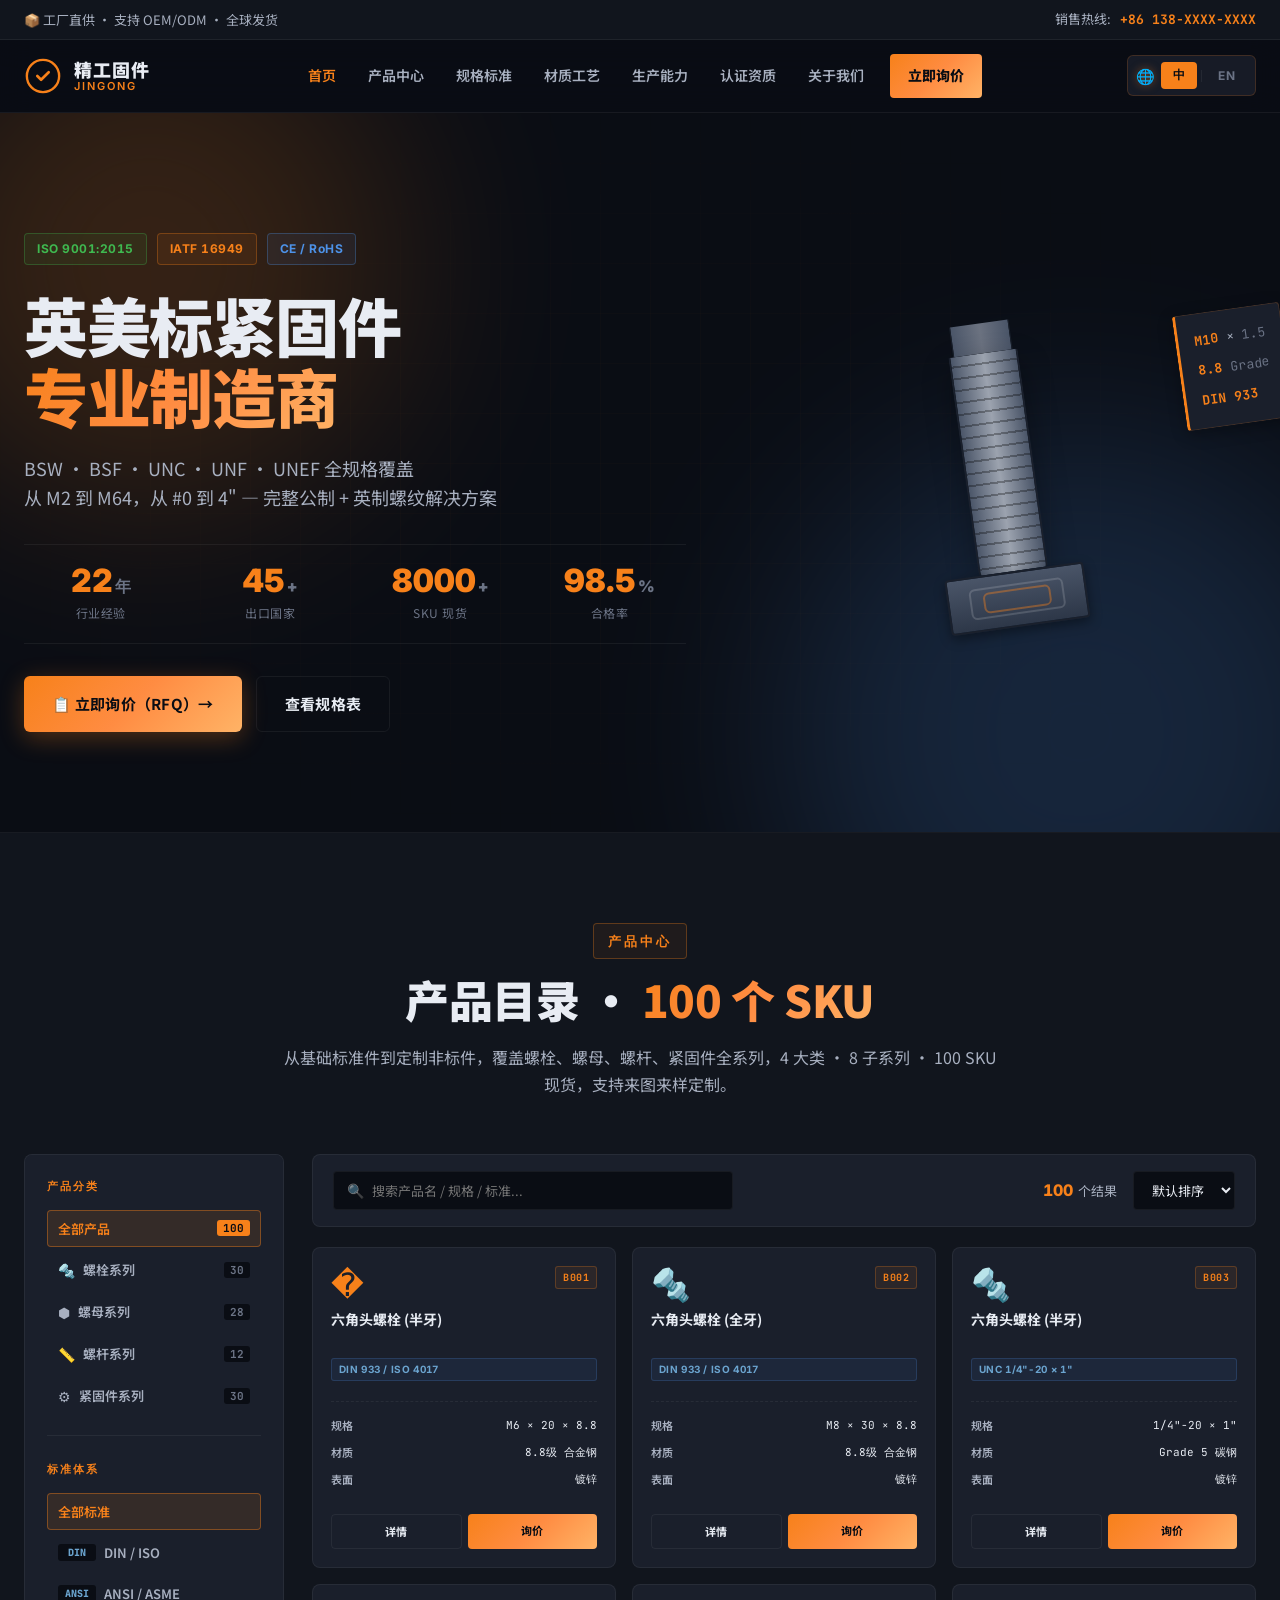
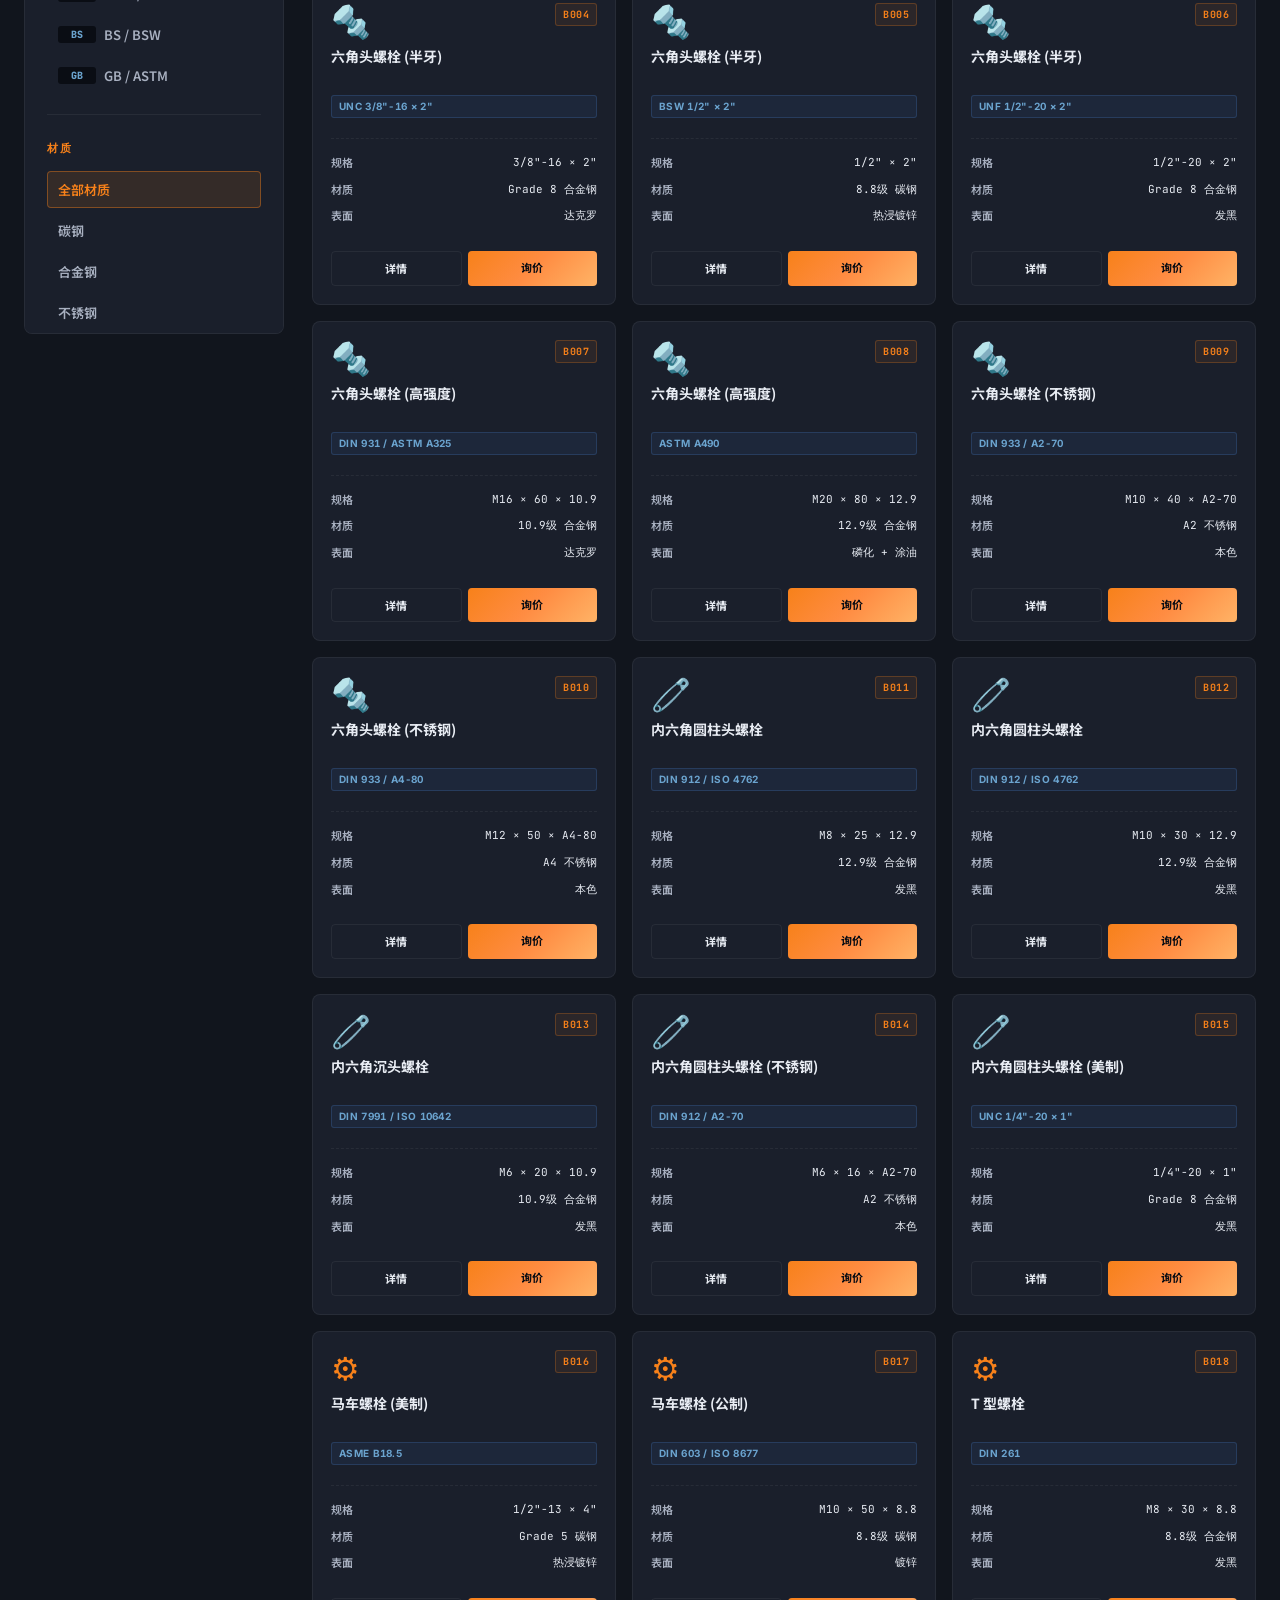
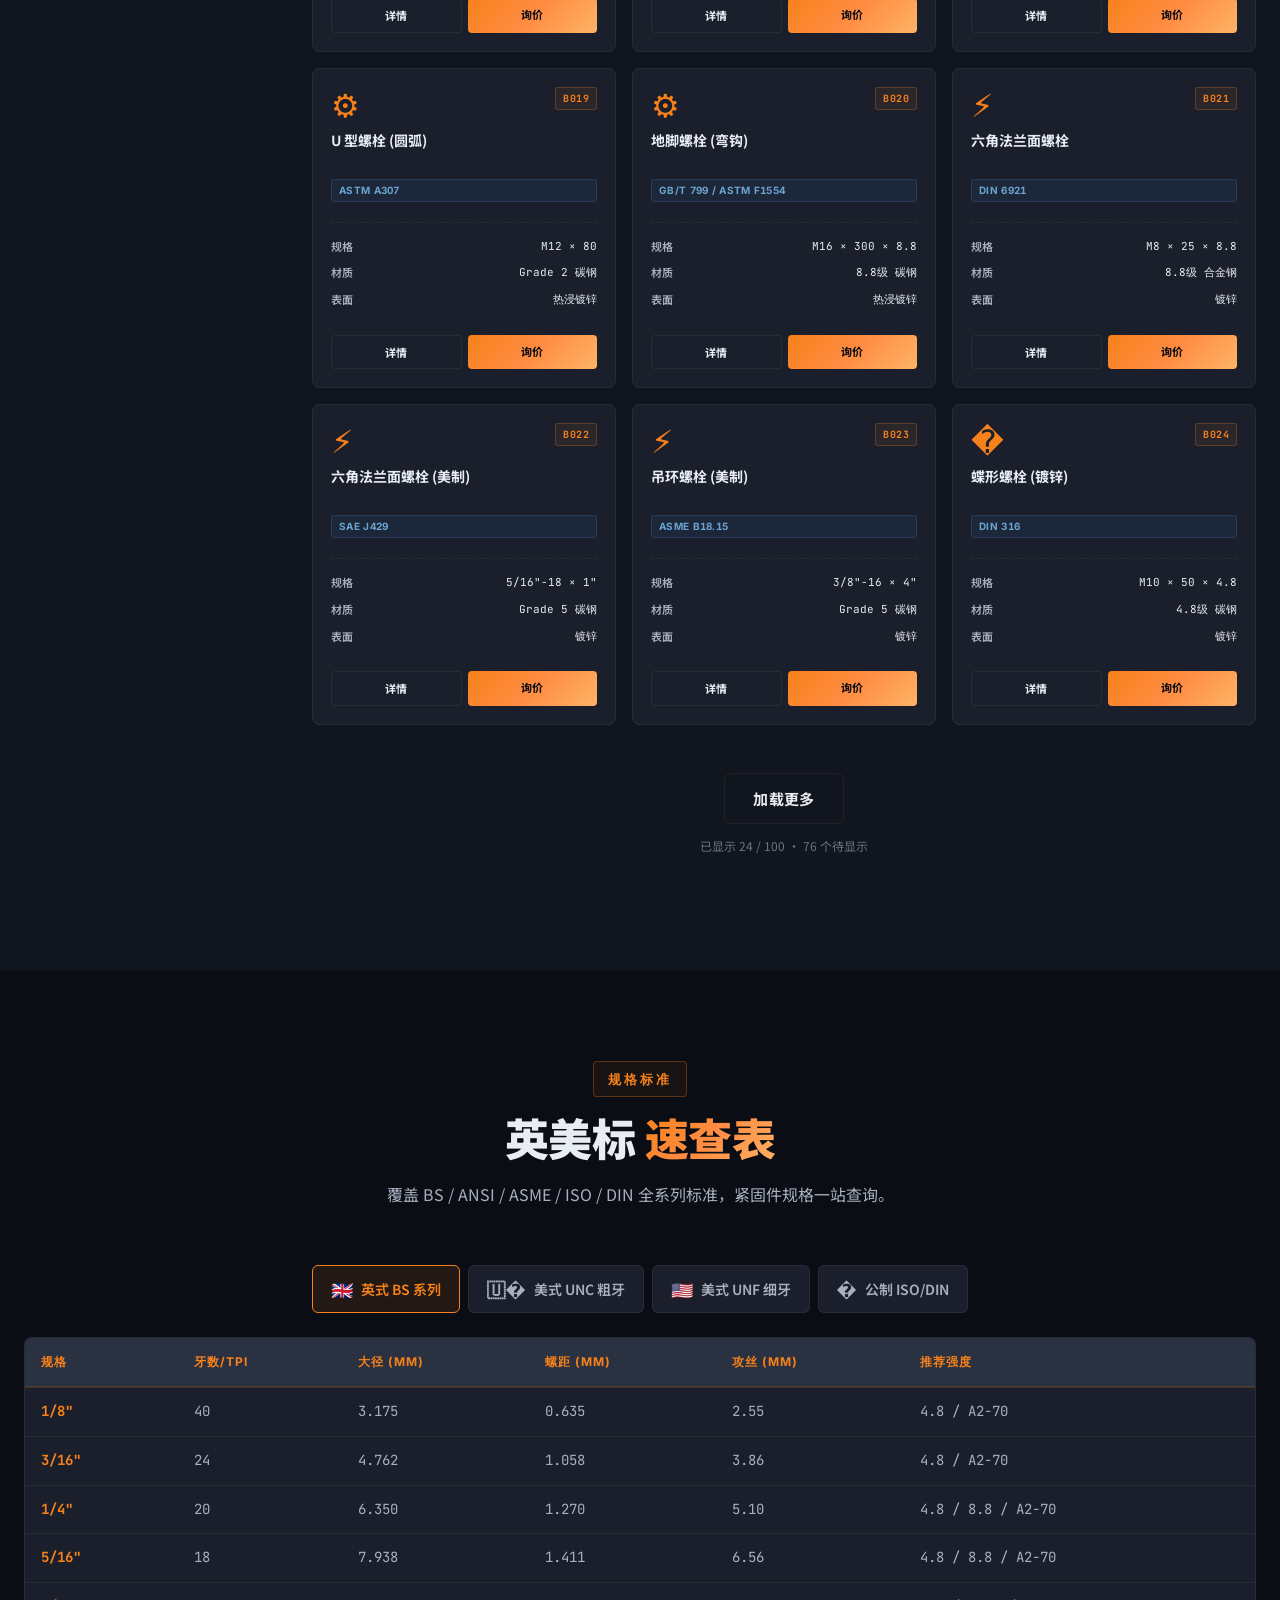
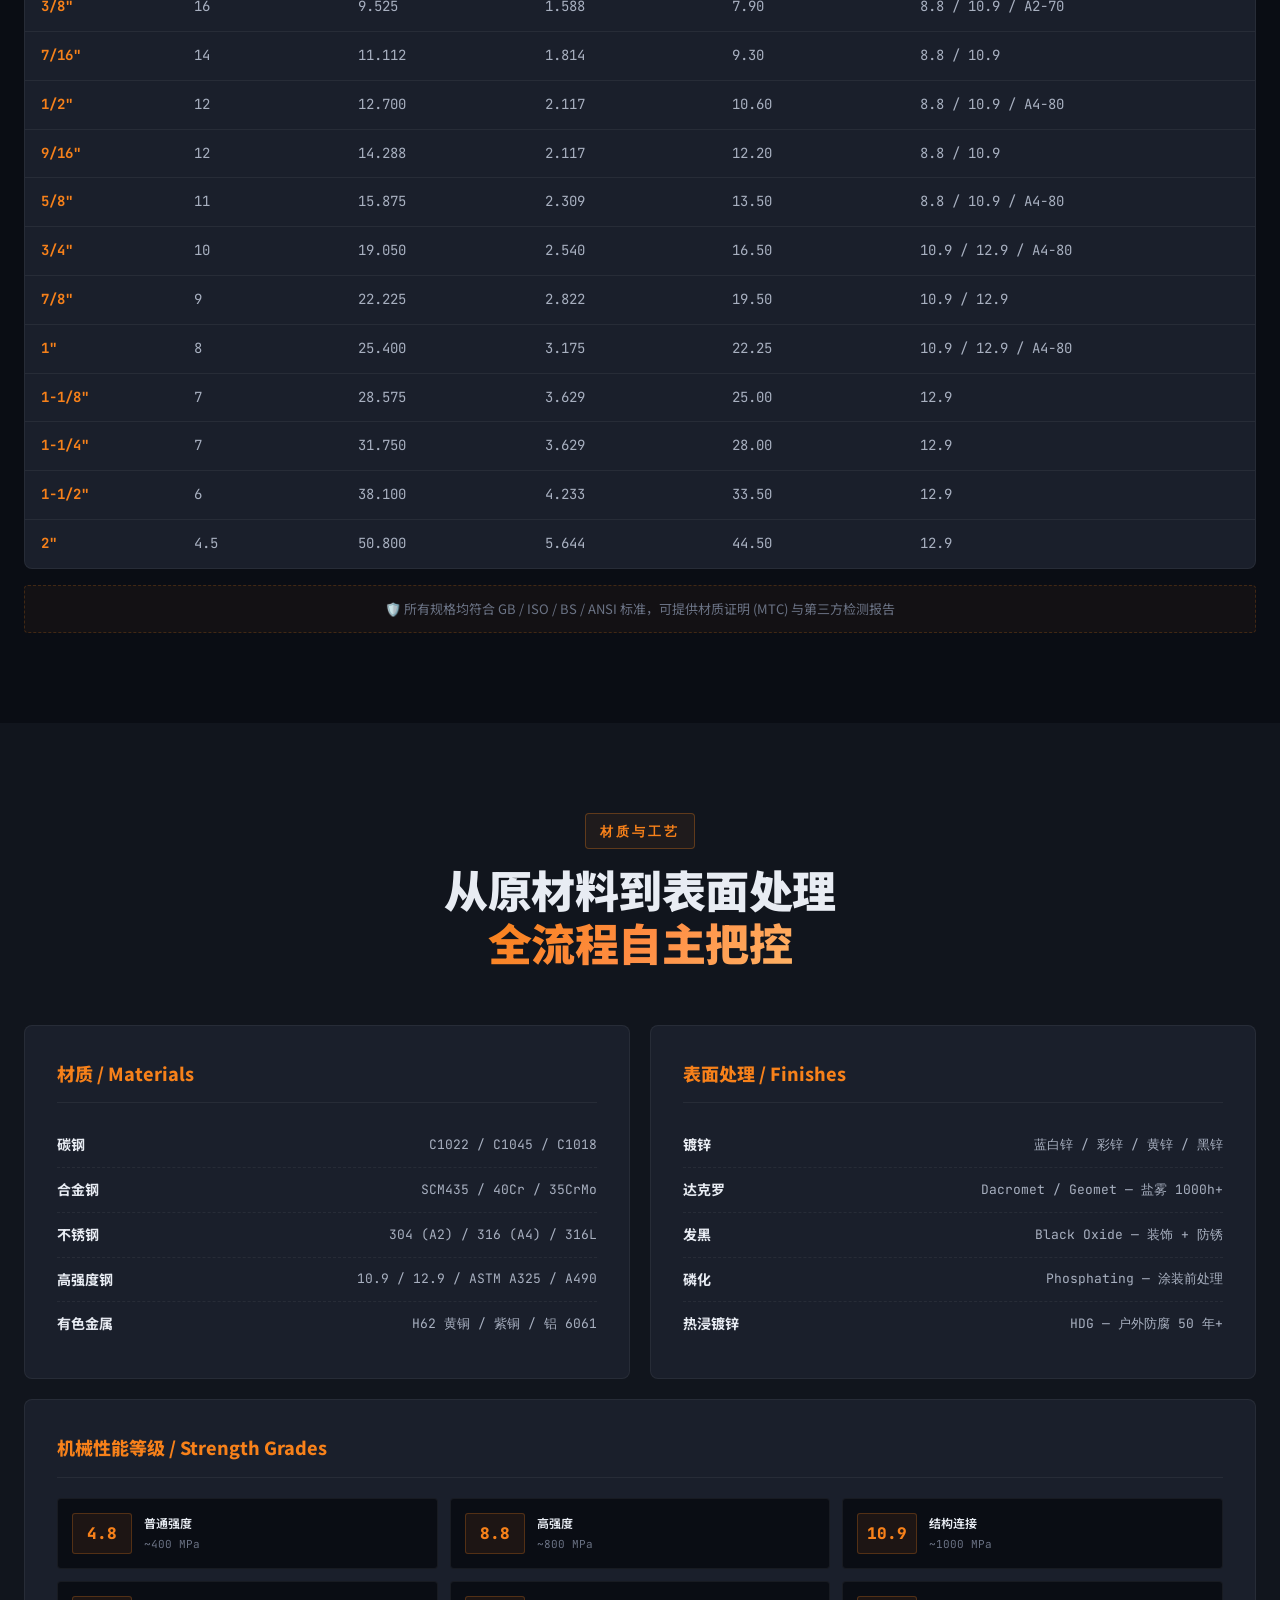
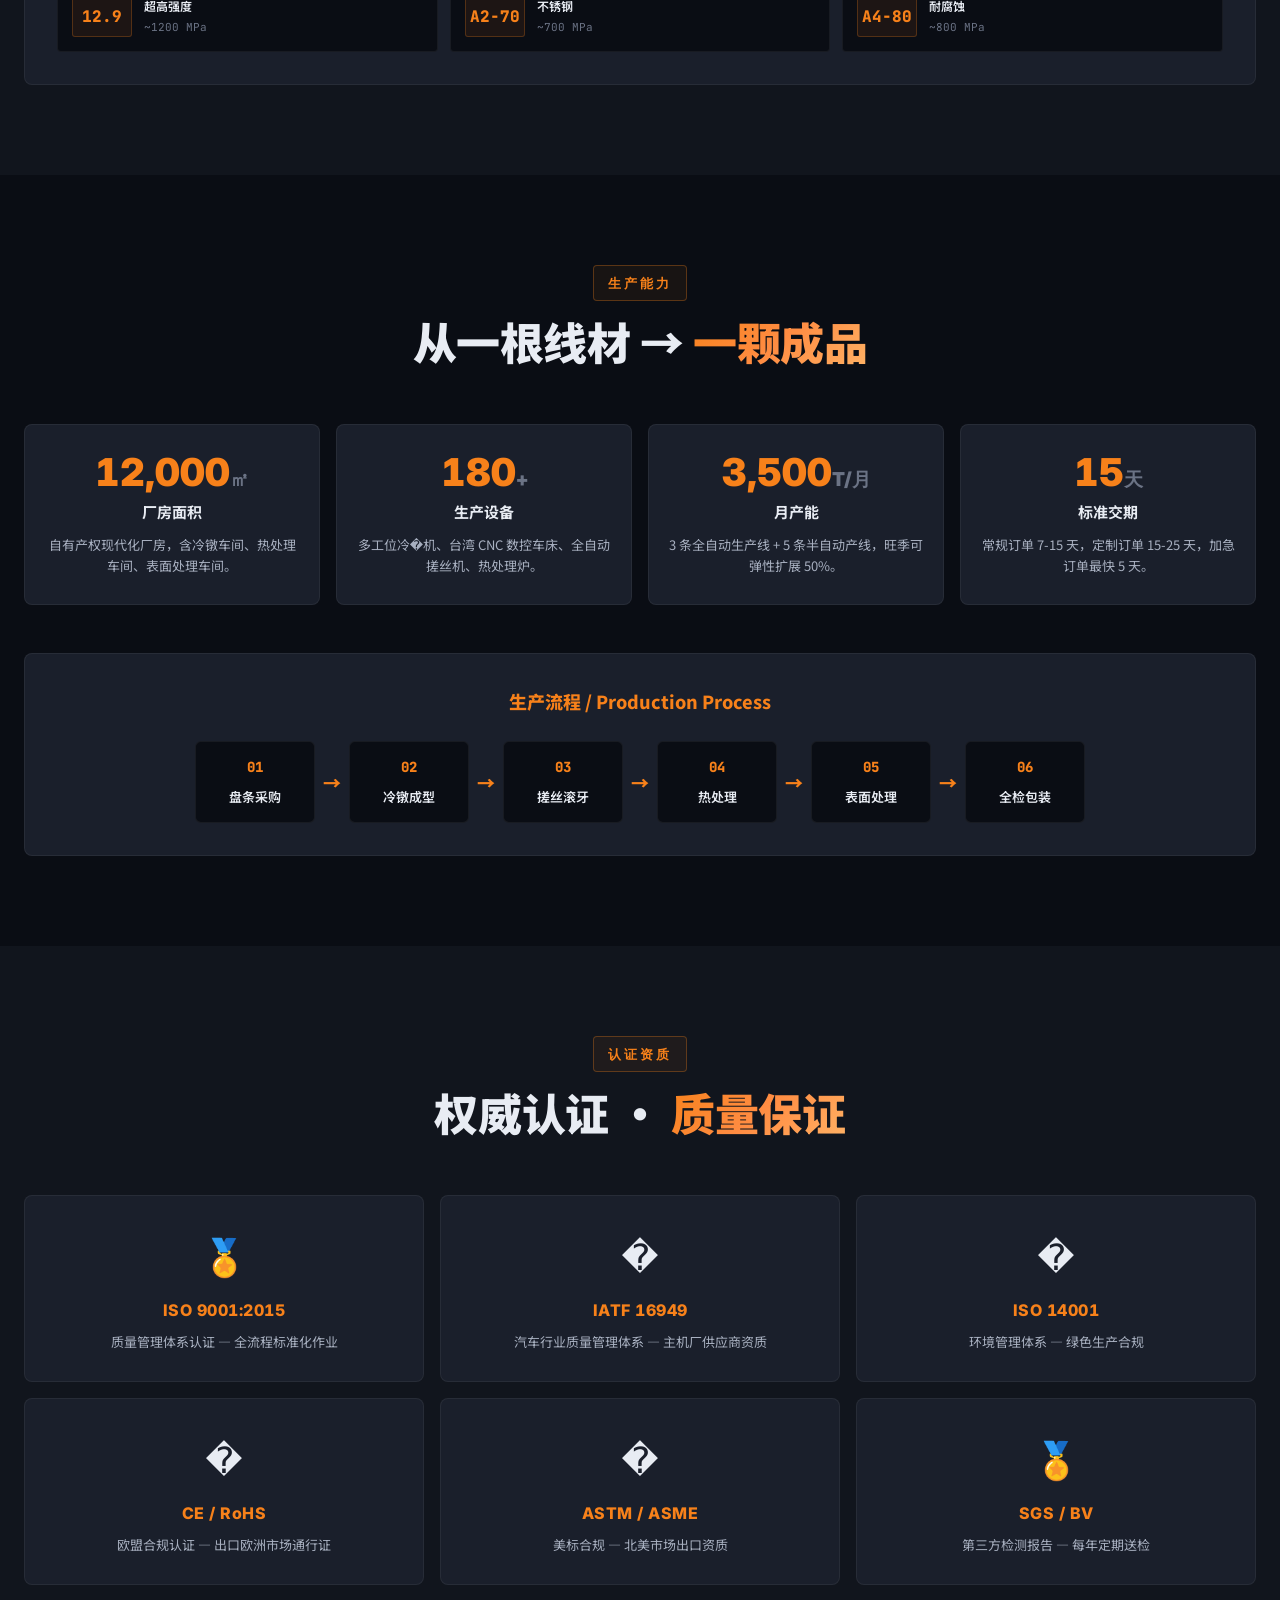
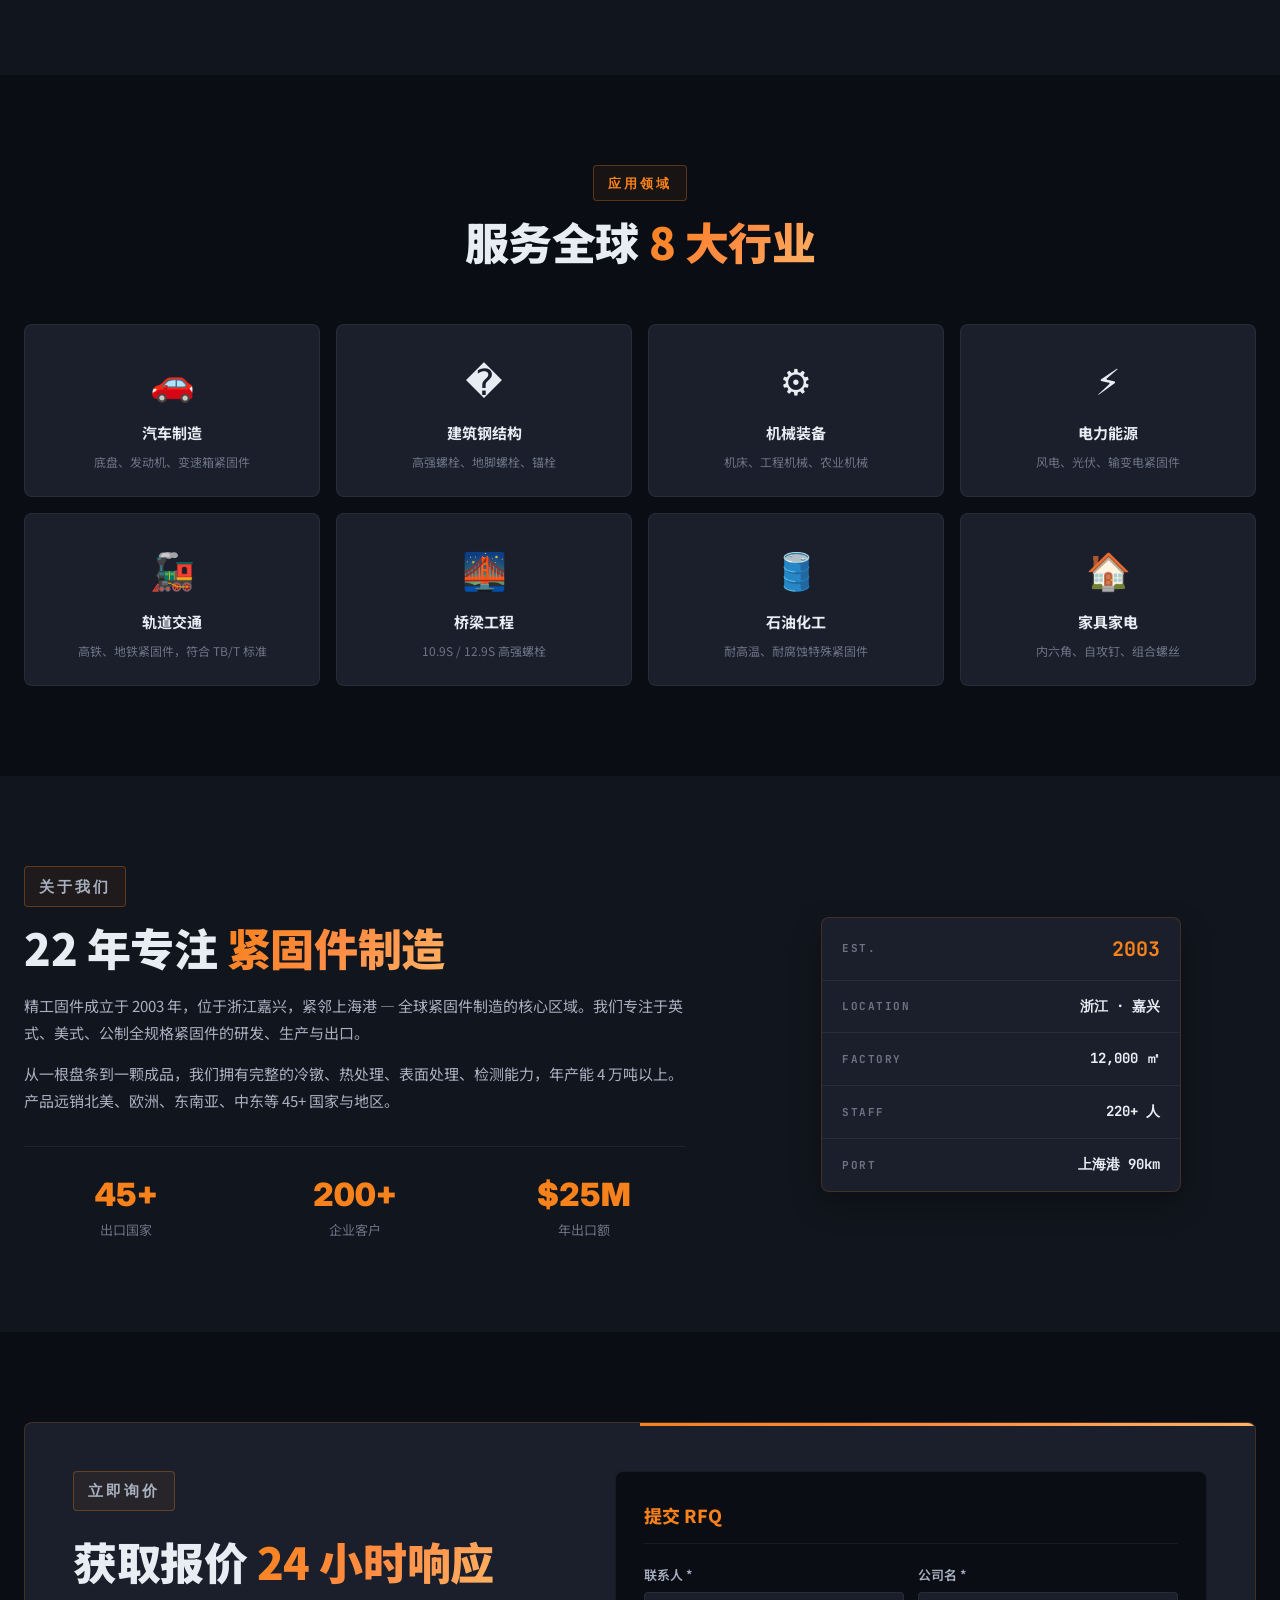
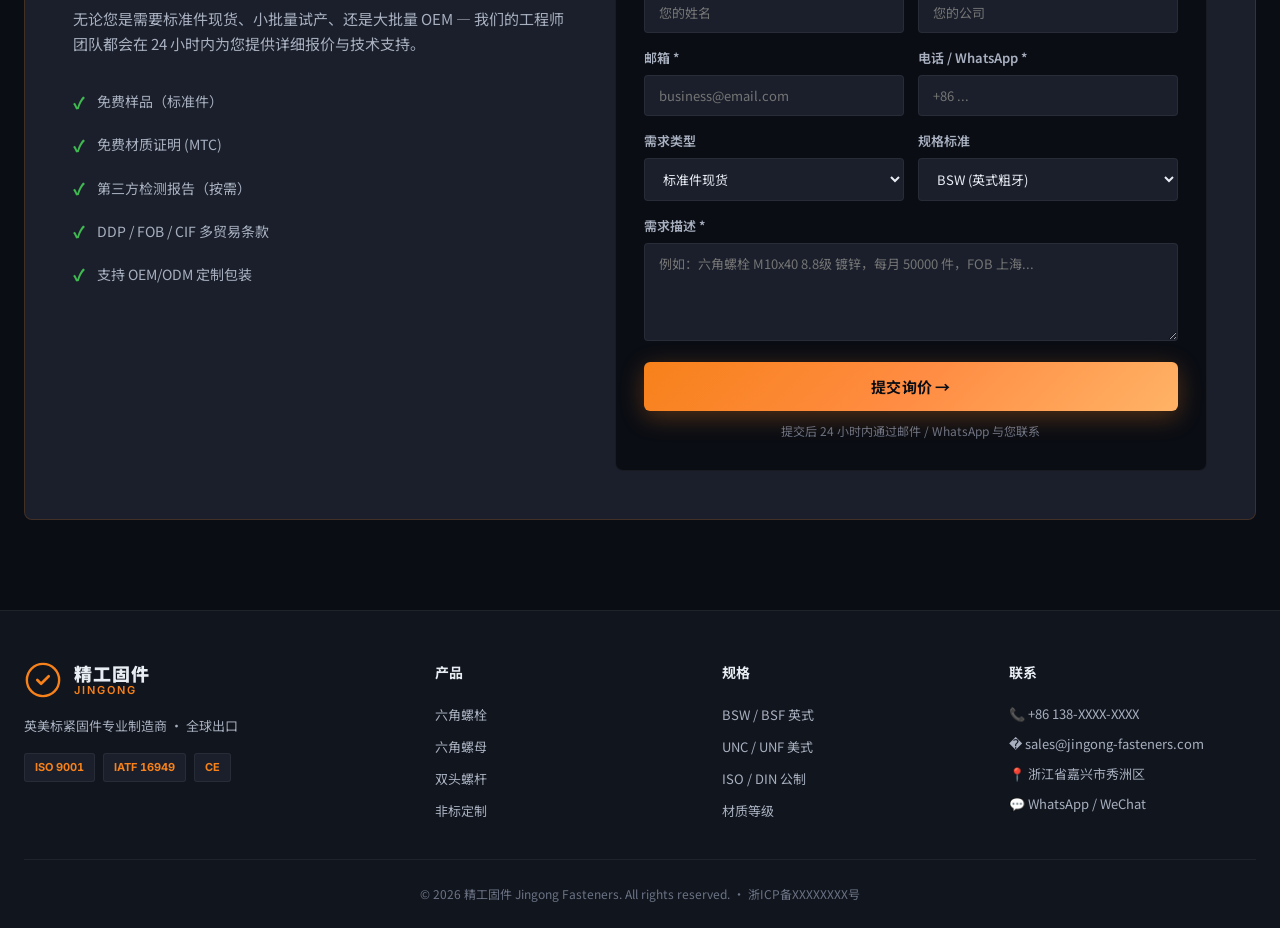
==== commit 37e371bd: "v2.0: 100 SKU 产品目录（分类筛选+搜索+排序+加载更多+移动端折叠）" ====
--- a/index.html
+++ b/index.html
@@ -127,106 +127,81 @@
             <div class="section-head">
                 <p class="section-tag" data-i18n="products.tag">产品中心</p>
                 <h2 class="section-title">
-                    <span data-i18n="products.title.l1">三大产品线</span> ·
-                    <span class="text-gradient" data-i18n="products.title.l2">8000+ SKU 现货</span>
+                    <span data-i18n="products.title.l1">产品目录</span> ·
+                    <span class="text-gradient" data-i18n="products.title.l2">100 个 SKU</span>
                 </h2>
-                <p class="section-desc" data-i18n="products.desc">从基础标准件到定制非标件，覆盖螺栓、螺母、螺杆全系列，支持来图来样定制。</p>
-            </div>
-            <div class="product-line-grid">
-                <!-- 螺丝 -->
-                <article class="line-card line-screws">
-                    <div class="line-icon">
-                        <svg viewBox="0 0 80 80" fill="none">
-                            <rect x="22" y="8" width="36" height="20" rx="2" fill="currentColor" opacity="0.15"/>
-                            <rect x="22" y="8" width="36" height="20" rx="2" stroke="currentColor" stroke-width="2.5" fill="none"/>
-                            <path d="M40 28v44M34 36h12M34 44h12M34 52h12M34 60h12" stroke="currentColor" stroke-width="2.5" stroke-linecap="round"/>
-                            <path d="M28 72l4-4M40 72v-4M52 72l-4-4" stroke="currentColor" stroke-width="2.5" stroke-linecap="round"/>
-                        </svg>
-                    </div>
-                    <div class="line-info">
-                        <h3 data-i18n="line.screws.name">六角螺栓 / Hex Bolts</h3>
-                        <p data-i18n="line.screws.desc">DIN 933 / ISO 4017 / UNC / UNF 全规格，强度等级 4.8-12.9</p>
-                        <div class="line-tags">
-                            <span class="tag">DIN 933</span>
-                            <span class="tag">ISO 4017</span>
-                            <span class="tag">UNC</span>
-                            <span class="tag">UNF</span>
-                        </div>
-                        <a href="#specs" class="line-link" data-i18n="line.view">查看规格 →</a>
-                    </div>
-                </article>
-
-                <!-- 螺帽 -->
-                <article class="line-card line-nuts">
-                    <div class="line-icon">
-                        <svg viewBox="0 0 80 80" fill="none">
-                            <polygon points="40,8 67,24 67,56 40,72 13,56 13,24" stroke="currentColor" stroke-width="2.5" fill="currentColor" fill-opacity="0.15"/>
-                            <polygon points="40,18 57,28 57,52 40,62 23,52 23,28" stroke="currentColor" stroke-width="2" fill="none"/>
-                            <circle cx="40" cy="40" r="10" stroke="currentColor" stroke-width="2" fill="none"/>
-                            <path d="M40 30v20M30 40h20" stroke="currentColor" stroke-width="1.5" stroke-dasharray="2 2"/>
-                        </svg>
-                    </div>
-                    <div class="line-info">
-                        <h3 data-i18n="line.nuts.name">六角螺母 / Hex Nuts</h3>
-                        <p data-i18n="line.nuts.desc">DIN 934 / ISO 4032 / 美制 / 英制全规格，含自锁 / 法兰 / 盖帽系列</p>
-                        <div class="line-tags">
-                            <span class="tag">DIN 934</span>
-                            <span class="tag">ISO 4032</span>
-                            <span class="tag">Nylock</span>
-                            <span class="tag">Flange</span>
-                        </div>
-                        <a href="#specs" class="line-link" data-i18n="line.view">查看规格 →</a>
-                    </div>
-                </article>
-
-                <!-- 螺杆 -->
-                <article class="line-card line-studs">
-                    <div class="line-icon">
-                        <svg viewBox="0 0 80 80" fill="none">
-                            <rect x="10" y="34" width="60" height="12" rx="2" stroke="currentColor" stroke-width="2.5" fill="currentColor" fill-opacity="0.15"/>
-                            <path d="M10 40h4M18 40h4M26 40h4M34 40h4M42 40h4M50 40h4M58 40h4M66 40h4" stroke="currentColor" stroke-width="1.5"/>
-                            <circle cx="14" cy="40" r="1.5" fill="currentColor"/>
-                            <circle cx="22" cy="40" r="1.5" fill="currentColor"/>
-                            <circle cx="30" cy="40" r="1.5" fill="currentColor"/>
-                            <circle cx="38" cy="40" r="1.5" fill="currentColor"/>
-                            <circle cx="46" cy="40" r="1.5" fill="currentColor"/>
-                            <circle cx="54" cy="40" r="1.5" fill="currentColor"/>
-                            <circle cx="62" cy="40" r="1.5" fill="currentColor"/>
-                        </svg>
-                    </div>
-                    <div class="line-info">
-                        <h3 data-i18n="line.studs.name">双头螺杆 / Threaded Rods</h3>
-                        <p data-i18n="line.studs.desc">DIN 976 / ASTM A193 B7/B8 全规格，长度可定制 50mm-3000mm</p>
-                        <div class="line-tags">
-                            <span class="tag">DIN 976</span>
-                            <span class="tag">ASTM A193</span>
-                            <span class="tag">B7</span>
-                            <span class="tag">B8</span>
-                        </div>
-                        <a href="#specs" class="line-link" data-i18n="line.view">查看规格 →</a>
-                    </div>
-                </article>
-
-                <!-- 自定义 -->
-                <article class="line-card line-custom">
-                    <div class="line-icon">
-                        <svg viewBox="0 0 80 80" fill="none">
-                            <path d="M20 30L40 12L60 30L40 48Z" stroke="currentColor" stroke-width="2.5" fill="currentColor" fill-opacity="0.15"/>
-                            <path d="M20 50L40 32L60 50L40 68Z" stroke="currentColor" stroke-width="2.5" fill="currentColor" fill-opacity="0.2"/>
-                            <path d="M40 32v36" stroke="currentColor" stroke-width="2" stroke-dasharray="3 3"/>
-                        </svg>
-                    </div>
-                    <div class="line-info">
-                        <h3 data-i18n="line.custom.name">非标定制 / Custom Parts</h3>
-                        <p data-i18n="line.custom.desc">来图来样定制，特殊材质 / 特殊规格 / 特殊表面处理均可定制</p>
-                        <div class="line-tags">
-                            <span class="tag" data-i18n="line.custom.tag1">CAD / STEP</span>
-                            <span class="tag" data-i18n="line.custom.tag2">小批量起订</span>
-                            <span class="tag" data-i18n="line.custom.tag3">15 天交付</span>
-                        </div>
-                        <a href="#rfq" class="line-link" data-i18n="line.custom.cta">立即定制 →</a>
-                    </div>
-                </article>
+                <p class="section-desc" data-i18n="products.desc">从基础标准件到定制非标件，覆盖螺栓、螺母、螺杆、紧固件全系列，4 大类 · 8 子系列 · 100 SKU 现货，支持来图来样定制。</p>
+            </div>
+
+            <!-- 目录布局：左侧筛选 + 右侧网格 -->
+            <button class="filter-toggle" id="filterToggle">
+                <span><span class="ft-icon">⚙️</span> <span data-i18n="filter.toggle">筛选</span><span class="ft-count" id="filterCount">100</span></span>
+                <span class="ft-arrow">▼</span>
+            </button>
+            <div class="catalog-layout">
+                <!-- 左侧筛选 -->
+                <aside class="catalog-filter">
+                    <div class="filter-block">
+                        <h4 class="filter-title" data-i18n="filter.cat">产品分类</h4>
+                        <ul class="filter-list" id="filterCat">
+                            <li><button class="filter-btn active" data-cat="all"><span class="filter-name" data-i18n="cat.all">全部产品</span><span class="filter-count">100</span></button></li>
+                            <li><button class="filter-btn" data-cat="bolts"><span class="filter-icon">🔩</span><span class="filter-name" data-i18n="cat.bolts">螺栓系列</span><span class="filter-count">30</span></button></li>
+                            <li><button class="filter-btn" data-cat="nuts"><span class="filter-icon">⬢</span><span class="filter-name" data-i18n="cat.nuts">螺母系列</span><span class="filter-count">28</span></button></li>
+                            <li><button class="filter-btn" data-cat="rods"><span class="filter-icon">📏</span><span class="filter-name" data-i18n="cat.rods">螺杆系列</span><span class="filter-count">12</span></button></li>
+                            <li><button class="filter-btn" data-cat="misc"><span class="filter-icon">⚙️</span><span class="filter-name" data-i18n="cat.misc">紧固件系列</span><span class="filter-count">30</span></button></li>
+                        </ul>
+                    </div>
+
+                    <div class="filter-block">
+                        <h4 class="filter-title" data-i18n="filter.std">标准体系</h4>
+                        <ul class="filter-list" id="filterStd">
+                            <li><button class="filter-btn active" data-std="all"><span class="filter-name" data-i18n="std.all">全部标准</span></button></li>
+                            <li><button class="filter-btn" data-std="DIN"><span class="filter-tag">DIN</span><span class="filter-name">DIN / ISO</span></button></li>
+                            <li><button class="filter-btn" data-std="ANSI"><span class="filter-tag">ANSI</span><span class="filter-name">ANSI / ASME</span></button></li>
+                            <li><button class="filter-btn" data-std="BS"><span class="filter-tag">BS</span><span class="filter-name">BS / BSW</span></button></li>
+                            <li><button class="filter-btn" data-std="GB"><span class="filter-tag">GB</span><span class="filter-name">GB / ASTM</span></button></li>
+                        </ul>
+                    </div>
+
+                    <div class="filter-block">
+                        <h4 class="filter-title" data-i18n="filter.mat">材质</h4>
+                        <ul class="filter-list" id="filterMat">
+                            <li><button class="filter-btn active" data-mat="all"><span class="filter-name" data-i18n="mat.all">全部材质</span></button></li>
+                            <li><button class="filter-btn" data-mat="carbon"><span class="filter-name">碳钢</span></button></li>
+                            <li><button class="filter-btn" data-mat="alloy"><span class="filter-name">合金钢</span></button></li>
+                            <li><button class="filter-btn" data-mat="stainless"><span class="filter-name">不锈钢</span></button></li>
+                            <li><button class="filter-btn" data-mat="other"><span class="filter-name">其他</span></button></li>
+                        </ul>
+                    </div>
+
+                    <button class="filter-reset" id="filterReset" data-i18n="filter.reset">↻ 重置筛选</button>
+                </aside>
+
+                <!-- 右侧产品 -->
+                <div class="catalog-main">
+                    <div class="catalog-toolbar">
+                        <div class="toolbar-search">
+                            <span class="search-icon">🔍</span>
+                            <input type="text" id="productSearch" placeholder="搜索产品名 / 规格 / 标准..." data-i18n-placeholder="toolbar.search">
+                        </div>
+                        <div class="toolbar-info">
+                            <span class="result-count"><span id="resultCount">100</span> <span data-i18n="toolbar.results">个结果</span></span>
+                            <select id="productSort" class="sort-select">
+                                <option value="default" data-i18n="sort.default">默认排序</option>
+                                <option value="id-asc" data-i18n="sort.id">按编号</option>
+                                <option value="name-asc" data-i18n="sort.name">按名称</option>
+                                <option value="cat-asc" data-i18n="sort.cat">按类别</option>
+                            </select>
+                        </div>
+                    </div>
+
+                    <div class="product-grid" id="productGrid"></div>
+
+                    <div class="catalog-more">
+                        <button class="btn btn-outline" id="loadMoreBtn" data-i18n="toolbar.more">加载更多</button>
+                        <p class="more-hint" id="moreHint"></p>
+                    </div>
+                </div>
             </div>
         </div>
     </section>
@@ -656,6 +631,7 @@
         </div>
     </footer>
 
+    <script src="js/products-data.js"></script>
     <script src="js/specs-data.js"></script>
     <script src="js/i18n.js"></script>
     <script src="js/main.js"></script>
--- a/css/style.css
+++ b/css/style.css
@@ -582,9 +582,517 @@
 
 .spec-val { color: var(--text-muted); }
 
-/* ===== 产品中心 ===== */
+/* ===== 产品中心 - 目录布局 ===== */
 .products-section { background: var(--bg-dark); }
 
+.catalog-layout {
+    display: grid;
+    grid-template-columns: 260px 1fr;
+    gap: 28px;
+    align-items: start;
+}
+
+/* 左侧筛选 */
+.catalog-filter {
+    background: var(--bg-card);
+    border: 1px solid var(--border-light);
+    border-radius: 8px;
+    padding: 22px;
+    position: sticky;
+    top: 100px;
+    max-height: calc(100vh - 120px);
+    overflow-y: auto;
+}
+
+.filter-block {
+    margin-bottom: 24px;
+    padding-bottom: 20px;
+    border-bottom: 1px solid var(--border-light);
+}
+
+.filter-block:last-of-type {
+    border-bottom: none;
+    margin-bottom: 12px;
+}
+
+.filter-title {
+    font-size: 11px;
+    font-weight: 800;
+    color: var(--accent-orange);
+    letter-spacing: 2px;
+    text-transform: uppercase;
+    margin-bottom: 14px;
+    font-family: var(--font-en);
+}
+
+.filter-list {
+    list-style: none;
+    display: flex;
+    flex-direction: column;
+    gap: 4px;
+}
+
+.filter-btn {
+    width: 100%;
+    display: flex;
+    align-items: center;
+    gap: 8px;
+    padding: 8px 10px;
+    background: transparent;
+    border: 1px solid transparent;
+    border-radius: 4px;
+    color: var(--text-secondary);
+    font-size: 13px;
+    font-weight: 600;
+    cursor: pointer;
+    transition: all 0.2s;
+    text-align: left;
+}
+
+.filter-btn:hover {
+    background: rgba(247, 129, 26, 0.06);
+    color: var(--text-primary);
+}
+
+.filter-btn.active {
+    background: rgba(247, 129, 26, 0.12);
+    border-color: rgba(247, 129, 26, 0.4);
+    color: var(--accent-orange);
+}
+
+.filter-icon {
+    font-size: 14px;
+    flex-shrink: 0;
+}
+
+.filter-name {
+    flex: 1;
+}
+
+.filter-count {
+    font-family: var(--font-mono);
+    font-size: 11px;
+    color: var(--text-muted);
+    padding: 1px 6px;
+    background: var(--bg-deep);
+    border-radius: 3px;
+    font-weight: 700;
+}
+
+.filter-btn.active .filter-count {
+    background: var(--accent-orange);
+    color: #0a0d14;
+}
+
+.filter-tag {
+    display: inline-block;
+    width: 38px;
+    text-align: center;
+    font-family: var(--font-mono);
+    font-size: 10px;
+    font-weight: 800;
+    padding: 2px 0;
+    background: var(--bg-deep);
+    color: var(--accent-steel);
+    border-radius: 3px;
+    flex-shrink: 0;
+}
+
+.filter-btn.active .filter-tag {
+    background: var(--accent-orange);
+    color: #0a0d14;
+}
+
+.filter-reset {
+    width: 100%;
+    padding: 10px;
+    background: var(--bg-deep);
+    border: 1px solid var(--border-light);
+    border-radius: 4px;
+    color: var(--text-secondary);
+    font-size: 13px;
+    font-weight: 700;
+    cursor: pointer;
+    transition: all 0.2s;
+}
+
+.filter-reset:hover {
+    border-color: var(--accent-orange);
+    color: var(--accent-orange);
+}
+
+/* 右侧产品区 */
+.catalog-main {
+    min-width: 0;
+}
+
+.catalog-toolbar {
+    display: flex;
+    justify-content: space-between;
+    align-items: center;
+    gap: 16px;
+    padding: 16px 20px;
+    background: var(--bg-card);
+    border: 1px solid var(--border-light);
+    border-radius: 8px;
+    margin-bottom: 20px;
+}
+
+.toolbar-search {
+    position: relative;
+    flex: 1;
+    max-width: 400px;
+}
+
+.toolbar-search .search-icon {
+    position: absolute;
+    left: 14px;
+    top: 50%;
+    transform: translateY(-50%);
+    font-size: 14px;
+    opacity: 0.6;
+}
+
+.toolbar-search input {
+    width: 100%;
+    padding: 9px 14px 9px 38px;
+    background: var(--bg-deep);
+    border: 1px solid var(--border-light);
+    border-radius: 4px;
+    color: var(--text-primary);
+    font-size: 13px;
+    font-family: inherit;
+    transition: all 0.2s;
+}
+
+.toolbar-search input:focus {
+    outline: none;
+    border-color: var(--accent-orange);
+    box-shadow: 0 0 0 2px rgba(247, 129, 26, 0.15);
+}
+
+.toolbar-info {
+    display: flex;
+    align-items: center;
+    gap: 16px;
+}
+
+.result-count {
+    font-size: 13px;
+    color: var(--text-secondary);
+}
+
+.result-count span:first-child {
+    color: var(--accent-orange);
+    font-weight: 800;
+    font-family: var(--font-en);
+    font-size: 16px;
+    margin-right: 2px;
+}
+
+.sort-select {
+    padding: 8px 14px;
+    background: var(--bg-deep);
+    border: 1px solid var(--border-light);
+    border-radius: 4px;
+    color: var(--text-primary);
+    font-size: 13px;
+    font-family: inherit;
+    cursor: pointer;
+    transition: all 0.2s;
+}
+
+.sort-select:hover { border-color: var(--accent-orange); }
+.sort-select:focus { outline: none; border-color: var(--accent-orange); }
+
+.sort-select option {
+    background: var(--bg-dark);
+    color: var(--text-primary);
+}
+
+/* 产品网格 */
+.product-grid {
+    display: grid;
+    grid-template-columns: repeat(auto-fill, minmax(240px, 1fr));
+    gap: 16px;
+    margin-bottom: 24px;
+}
+
+.product-card {
+    background: var(--bg-card);
+    border: 1px solid var(--border-light);
+    border-radius: 8px;
+    padding: 18px;
+    display: flex;
+    flex-direction: column;
+    transition: all 0.3s;
+    position: relative;
+    overflow: hidden;
+}
+
+.product-card::before {
+    content: '';
+    position: absolute;
+    top: 0;
+    left: 0;
+    width: 100%;
+    height: 2px;
+    background: var(--gradient);
+    transform: scaleX(0);
+    transform-origin: left;
+    transition: transform 0.3s;
+}
+
+.product-card:hover {
+    border-color: var(--border);
+    background: var(--bg-card-hover);
+    transform: translateY(-3px);
+    box-shadow: 0 8px 20px rgba(0, 0, 0, 0.3);
+}
+
+.product-card:hover::before { transform: scaleX(1); }
+
+.pc-head {
+    display: flex;
+    justify-content: space-between;
+    align-items: flex-start;
+    margin-bottom: 12px;
+}
+
+.pc-icon {
+    font-size: 32px;
+    line-height: 1;
+    color: var(--accent-orange);
+}
+
+.pc-sku {
+    font-family: var(--font-mono);
+    font-size: 10px;
+    font-weight: 700;
+    color: var(--accent-orange);
+    background: rgba(247, 129, 26, 0.08);
+    border: 1px solid rgba(247, 129, 26, 0.25);
+    padding: 2px 7px;
+    border-radius: 3px;
+    letter-spacing: 0.5px;
+}
+
+.pc-name {
+    font-size: 14px;
+    font-weight: 700;
+    color: var(--text-primary);
+    line-height: 1.4;
+    margin-bottom: 10px;
+    min-height: 38px;
+}
+
+.pc-std {
+    display: inline-block;
+    font-family: var(--font-en);
+    font-size: 10px;
+    color: var(--accent-steel);
+    background: rgba(77, 146, 232, 0.08);
+    border: 1px solid rgba(77, 146, 232, 0.2);
+    padding: 2px 7px;
+    border-radius: 3px;
+    font-weight: 700;
+    margin-bottom: 10px;
+    letter-spacing: 0.3px;
+}
+
+.pc-info {
+    list-style: none;
+    margin: 10px 0;
+    padding-top: 10px;
+    border-top: 1px dashed var(--border-light);
+}
+
+.pc-info li {
+    display: flex;
+    justify-content: space-between;
+    align-items: center;
+    padding: 4px 0;
+    font-size: 11px;
+    color: var(--text-muted);
+    gap: 8px;
+}
+
+.pc-info li strong {
+    color: var(--text-secondary);
+    font-weight: 600;
+    flex-shrink: 0;
+}
+
+.pc-info li span {
+    font-family: var(--font-mono);
+    color: var(--text-primary);
+    font-size: 11px;
+    text-align: right;
+    overflow: hidden;
+    text-overflow: ellipsis;
+    white-space: nowrap;
+}
+
+.pc-action {
+    margin-top: auto;
+    padding-top: 12px;
+    display: flex;
+    gap: 6px;
+}
+
+.pc-btn {
+    flex: 1;
+    padding: 7px 10px;
+    font-size: 11px;
+    font-weight: 700;
+    border-radius: 4px;
+    cursor: pointer;
+    transition: all 0.2s;
+    text-align: center;
+    border: 1px solid;
+    letter-spacing: 0.3px;
+}
+
+.pc-btn-primary {
+    background: var(--gradient);
+    border: none;
+    color: #0a0d14;
+}
+
+.pc-btn-primary:hover { filter: brightness(1.1); }
+
+.pc-btn-outline {
+    background: transparent;
+    color: var(--text-primary);
+    border-color: var(--border-light);
+}
+
+.pc-btn-outline:hover {
+    border-color: var(--accent-orange);
+    color: var(--accent-orange);
+}
+
+/* 加载更多 */
+.catalog-more {
+    text-align: center;
+    padding: 24px 0;
+}
+
+.more-hint {
+    margin-top: 12px;
+    color: var(--text-muted);
+    font-size: 12px;
+}
+
+.product-empty {
+    grid-column: 1 / -1;
+    text-align: center;
+    padding: 80px 20px;
+    background: var(--bg-card);
+    border: 1px dashed var(--border-light);
+    border-radius: 8px;
+}
+
+.product-empty-icon {
+    font-size: 48px;
+    margin-bottom: 16px;
+    opacity: 0.4;
+}
+
+.product-empty p {
+    color: var(--text-muted);
+    font-size: 14px;
+}
+
+/* 响应式 */
+@media (max-width: 968px) {
+    .catalog-layout {
+        grid-template-columns: 1fr;
+    }
+    /* 移动端筛选器默认折叠 */
+    .catalog-filter {
+        position: static;
+        max-height: 0;
+        overflow: hidden;
+        padding: 0 22px;
+        border: none;
+        transition: max-height 0.35s ease, padding 0.35s ease, margin-bottom 0.35s ease;
+    }
+    .catalog-filter.open {
+        max-height: 800px;
+        padding: 22px;
+        border: 1px solid var(--border-light);
+        margin-bottom: 16px;
+    }
+    .filter-toggle {
+        display: flex;
+    }
+    .catalog-toolbar {
+        flex-direction: column;
+        align-items: stretch;
+    }
+    .toolbar-search { max-width: none; }
+    .toolbar-info {
+        justify-content: space-between;
+    }
+    .product-grid {
+        grid-template-columns: repeat(auto-fill, minmax(160px, 1fr));
+    }
+    .pc-name { font-size: 13px; min-height: 36px; }
+}
+
+@media (max-width: 640px) {
+    .product-grid {
+        grid-template-columns: repeat(2, 1fr);
+        gap: 12px;
+    }
+    .product-card { padding: 14px; }
+    .pc-icon { font-size: 24px; }
+    .pc-name { font-size: 12px; min-height: 32px; }
+    .pc-info { display: none; }
+    .pc-action { padding-top: 8px; }
+    .pc-btn { padding: 6px 8px; font-size: 10px; }
+}
+
+/* 移动端筛选切换按钮 */
+.filter-toggle {
+    display: none;
+    align-items: center;
+    justify-content: space-between;
+    width: 100%;
+    padding: 14px 18px;
+    background: var(--bg-card);
+    border: 1px solid var(--border-light);
+    border-radius: 8px;
+    color: var(--text-primary);
+    font-size: 14px;
+    font-weight: 700;
+    cursor: pointer;
+    margin-bottom: 12px;
+}
+
+.filter-toggle .ft-count {
+    color: var(--accent-orange);
+    font-family: var(--font-en);
+    font-size: 13px;
+    padding: 2px 8px;
+    background: rgba(247, 129, 26, 0.1);
+    border-radius: 3px;
+    margin-left: 8px;
+}
+
+.filter-toggle .ft-arrow {
+    color: var(--accent-orange);
+    transition: transform 0.3s;
+    font-size: 12px;
+}
+
+.catalog-filter.open ~ .filter-toggle .ft-arrow,
+.filter-toggle.active .ft-arrow {
+    transform: rotate(180deg);
+}
+
+/* ===== 旧产品线网格（保留以防回退） ===== */
 .product-line-grid {
     display: grid;
     grid-template-columns: repeat(2, 1fr);
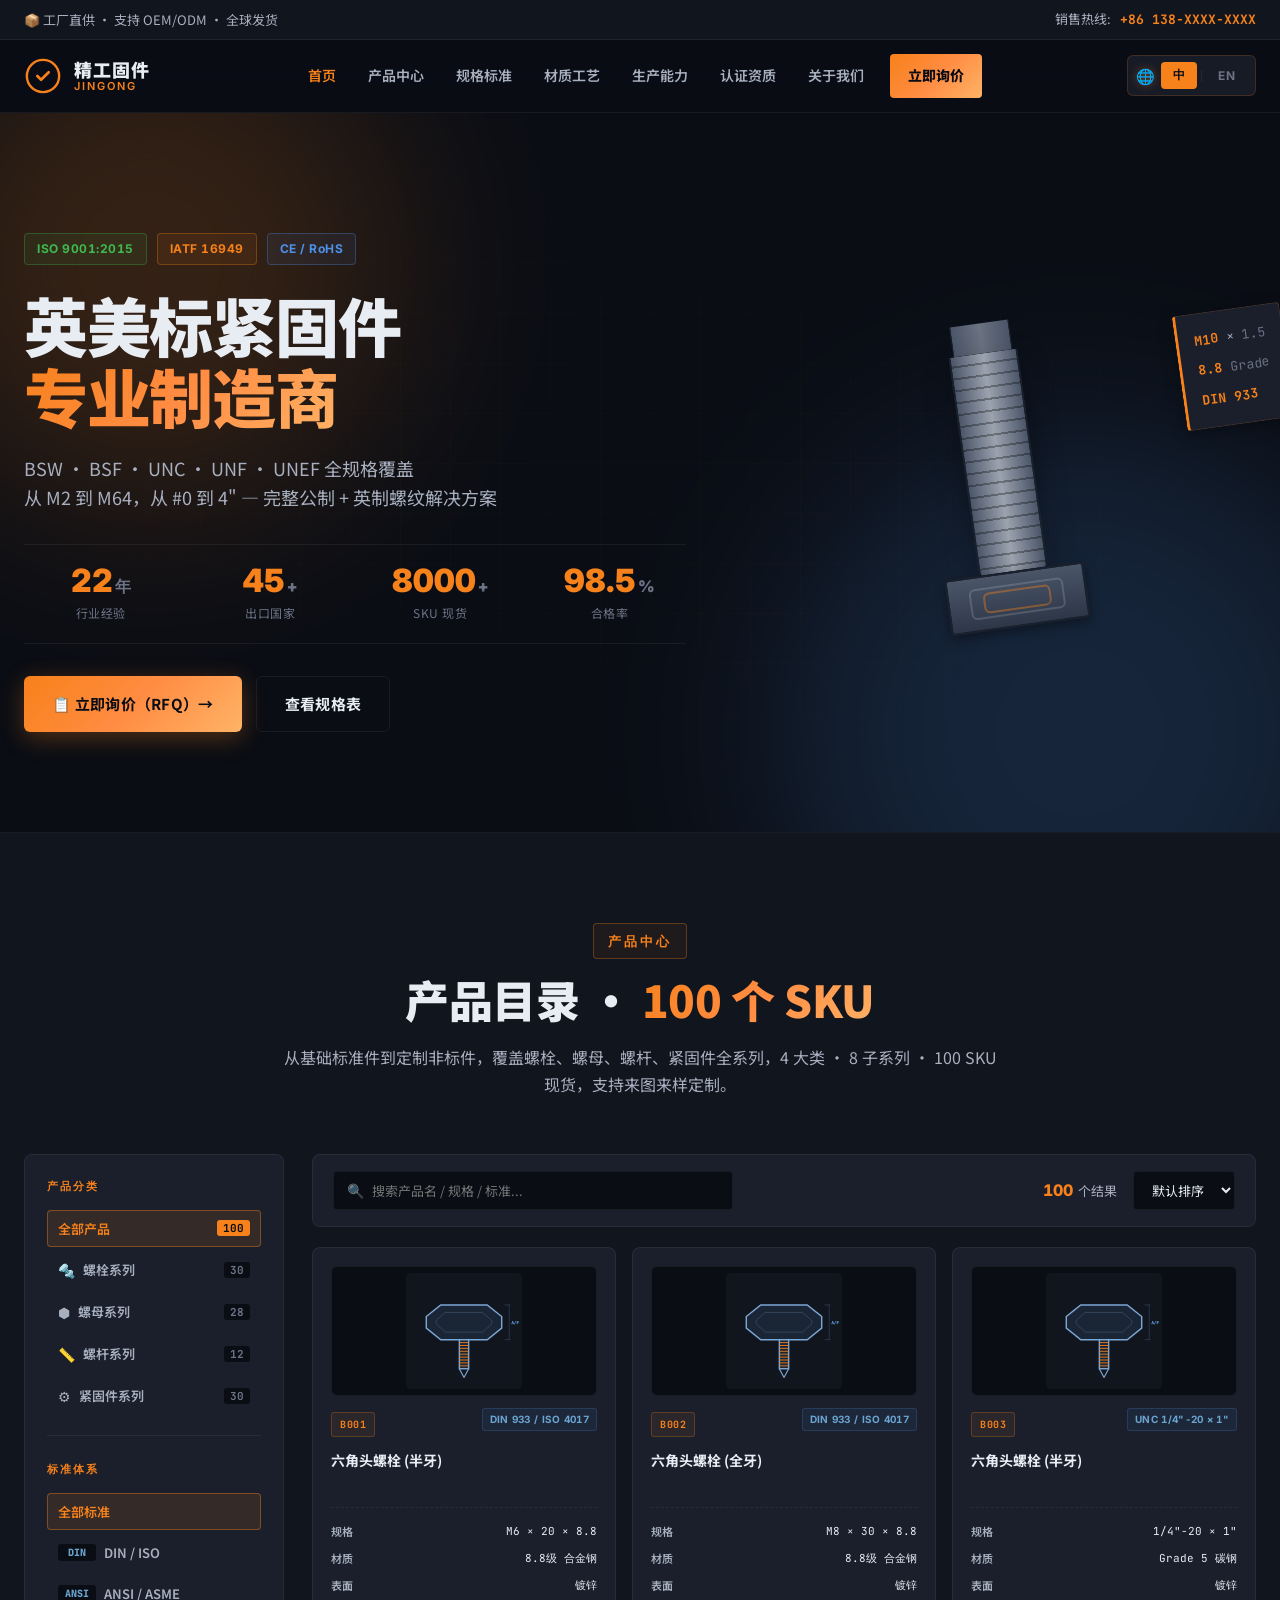
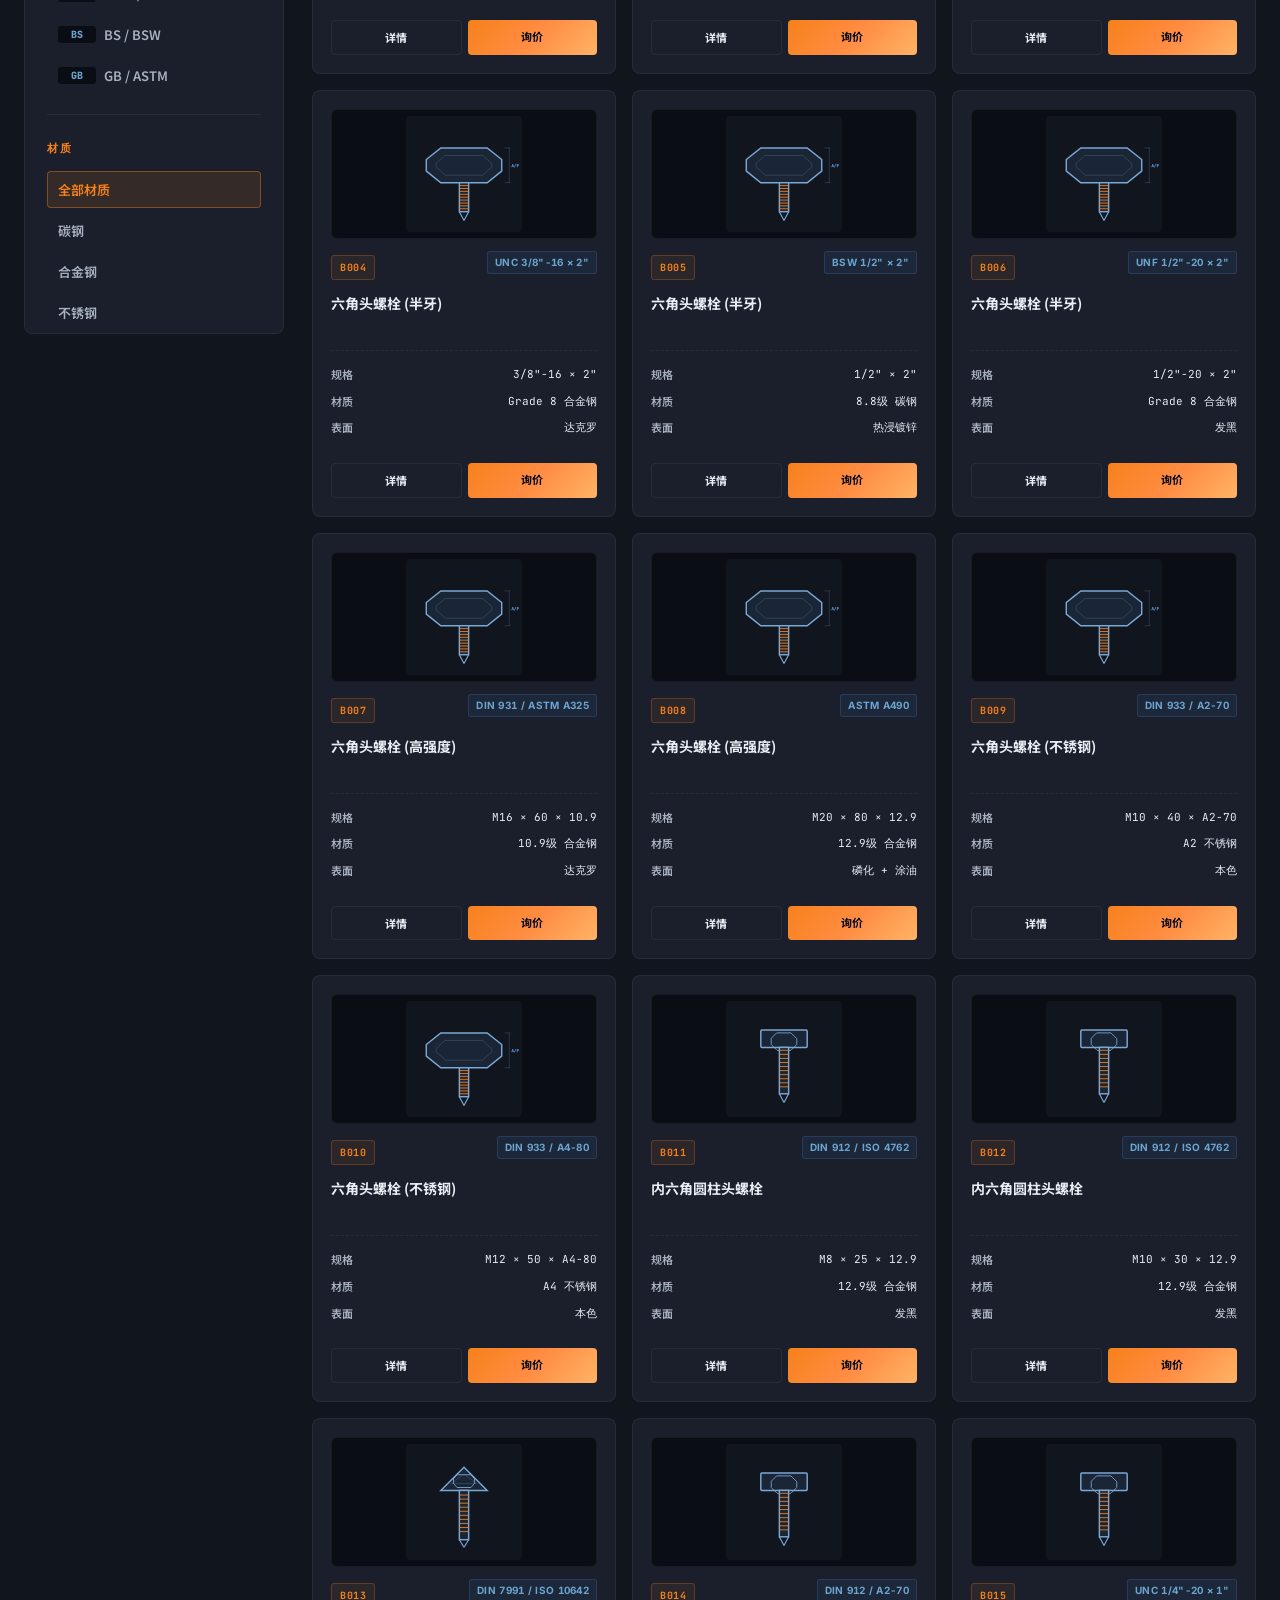
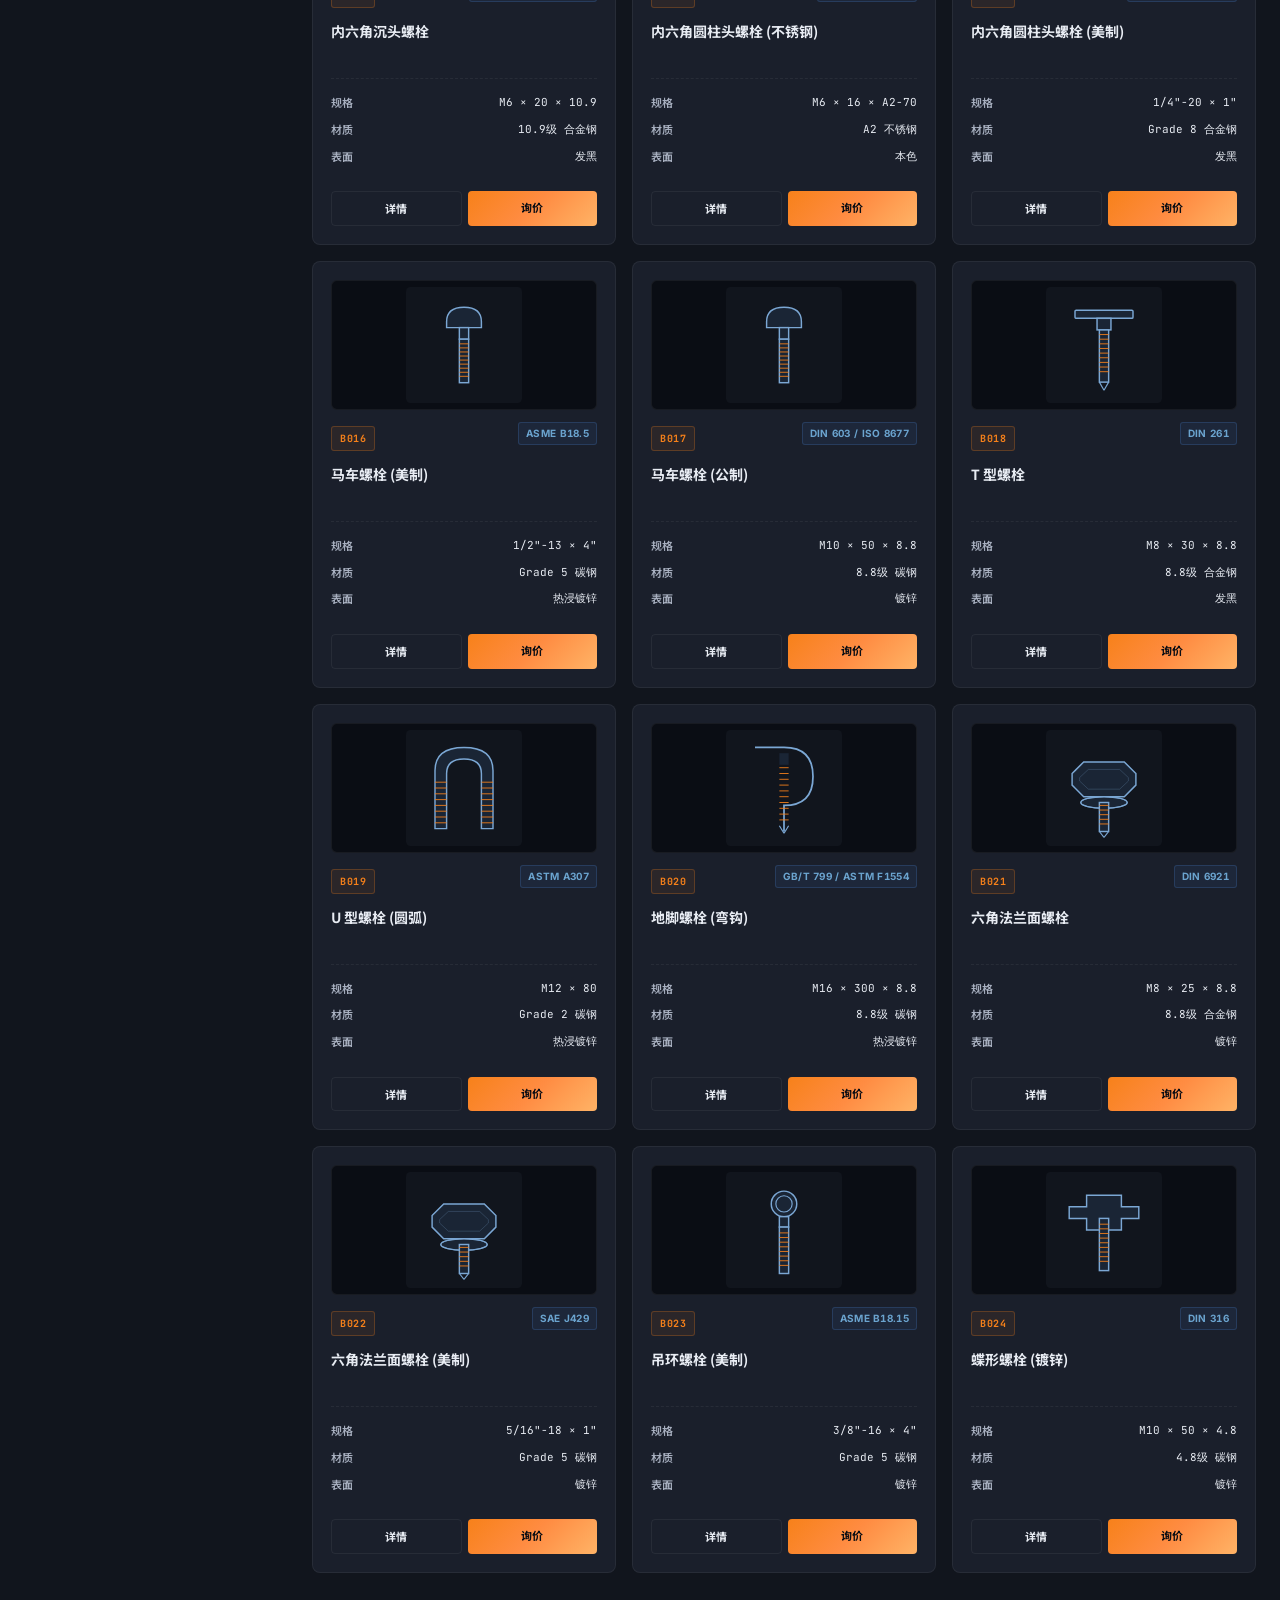
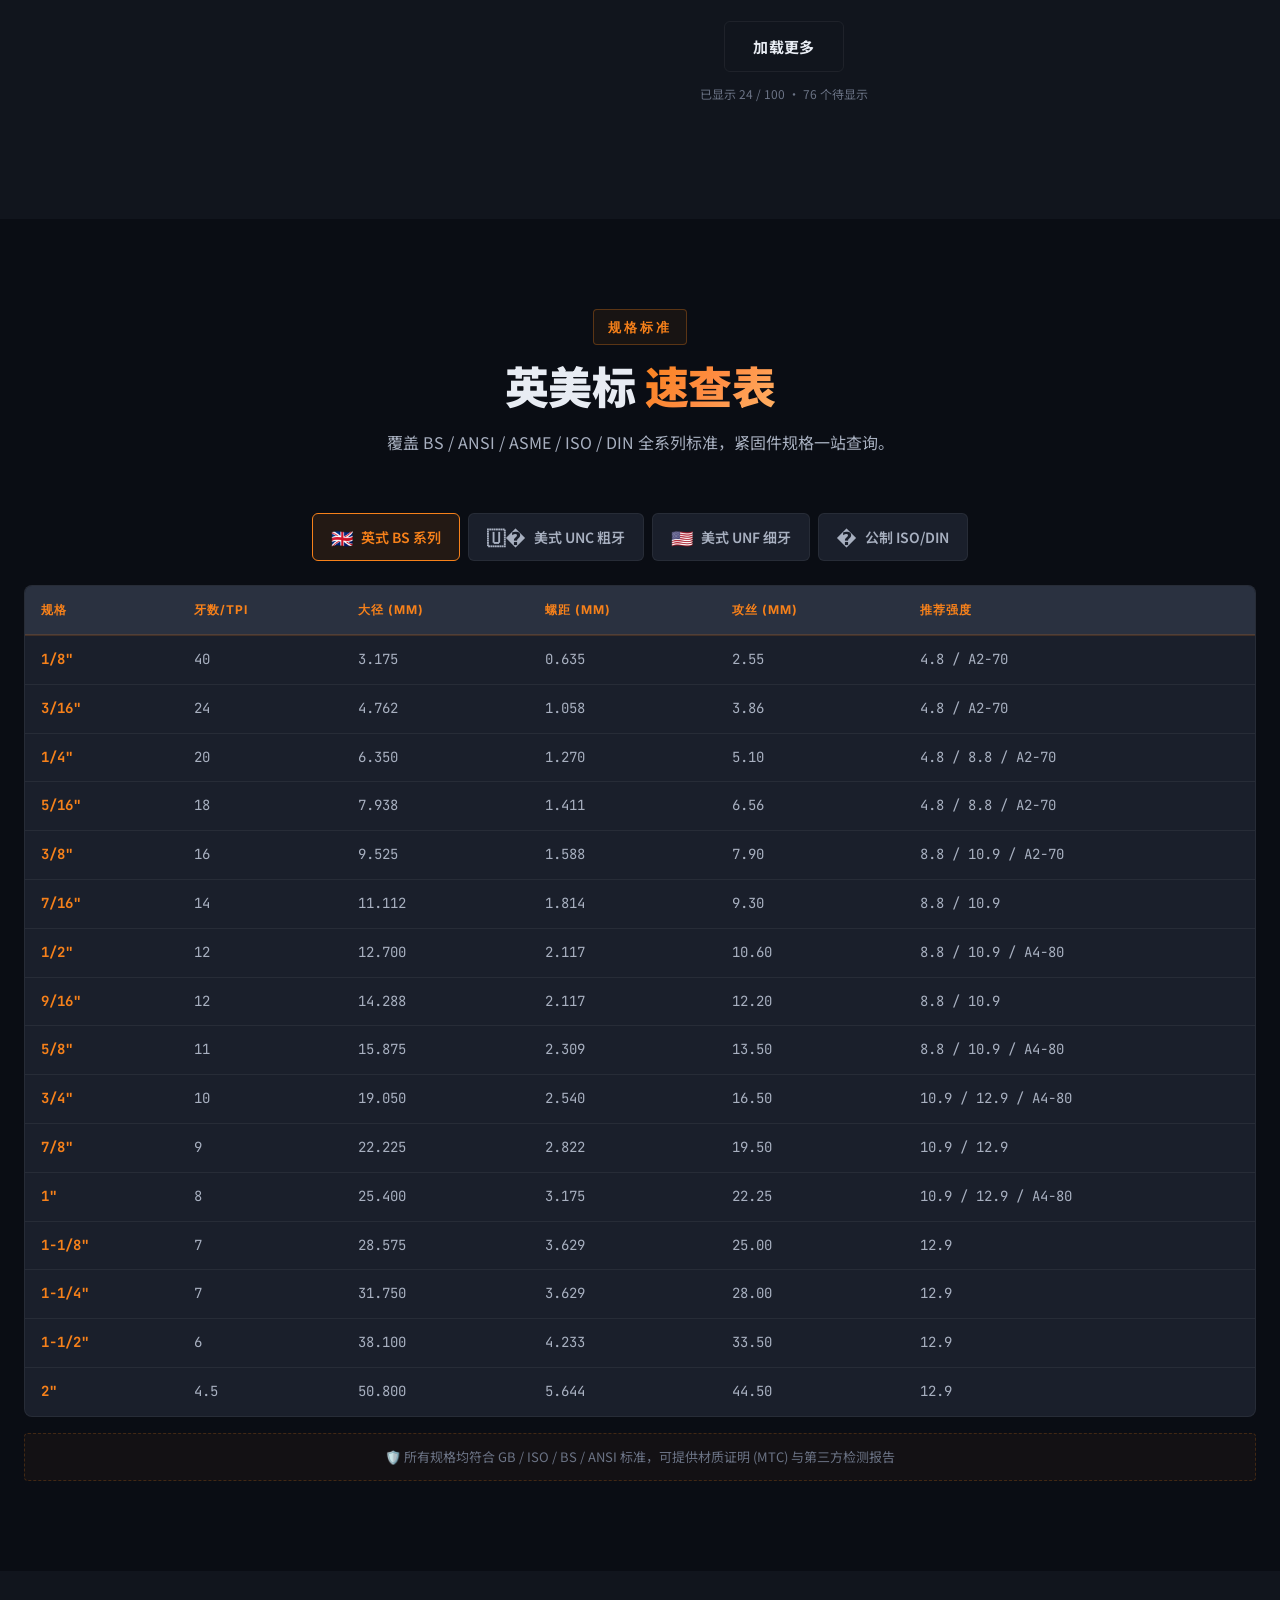
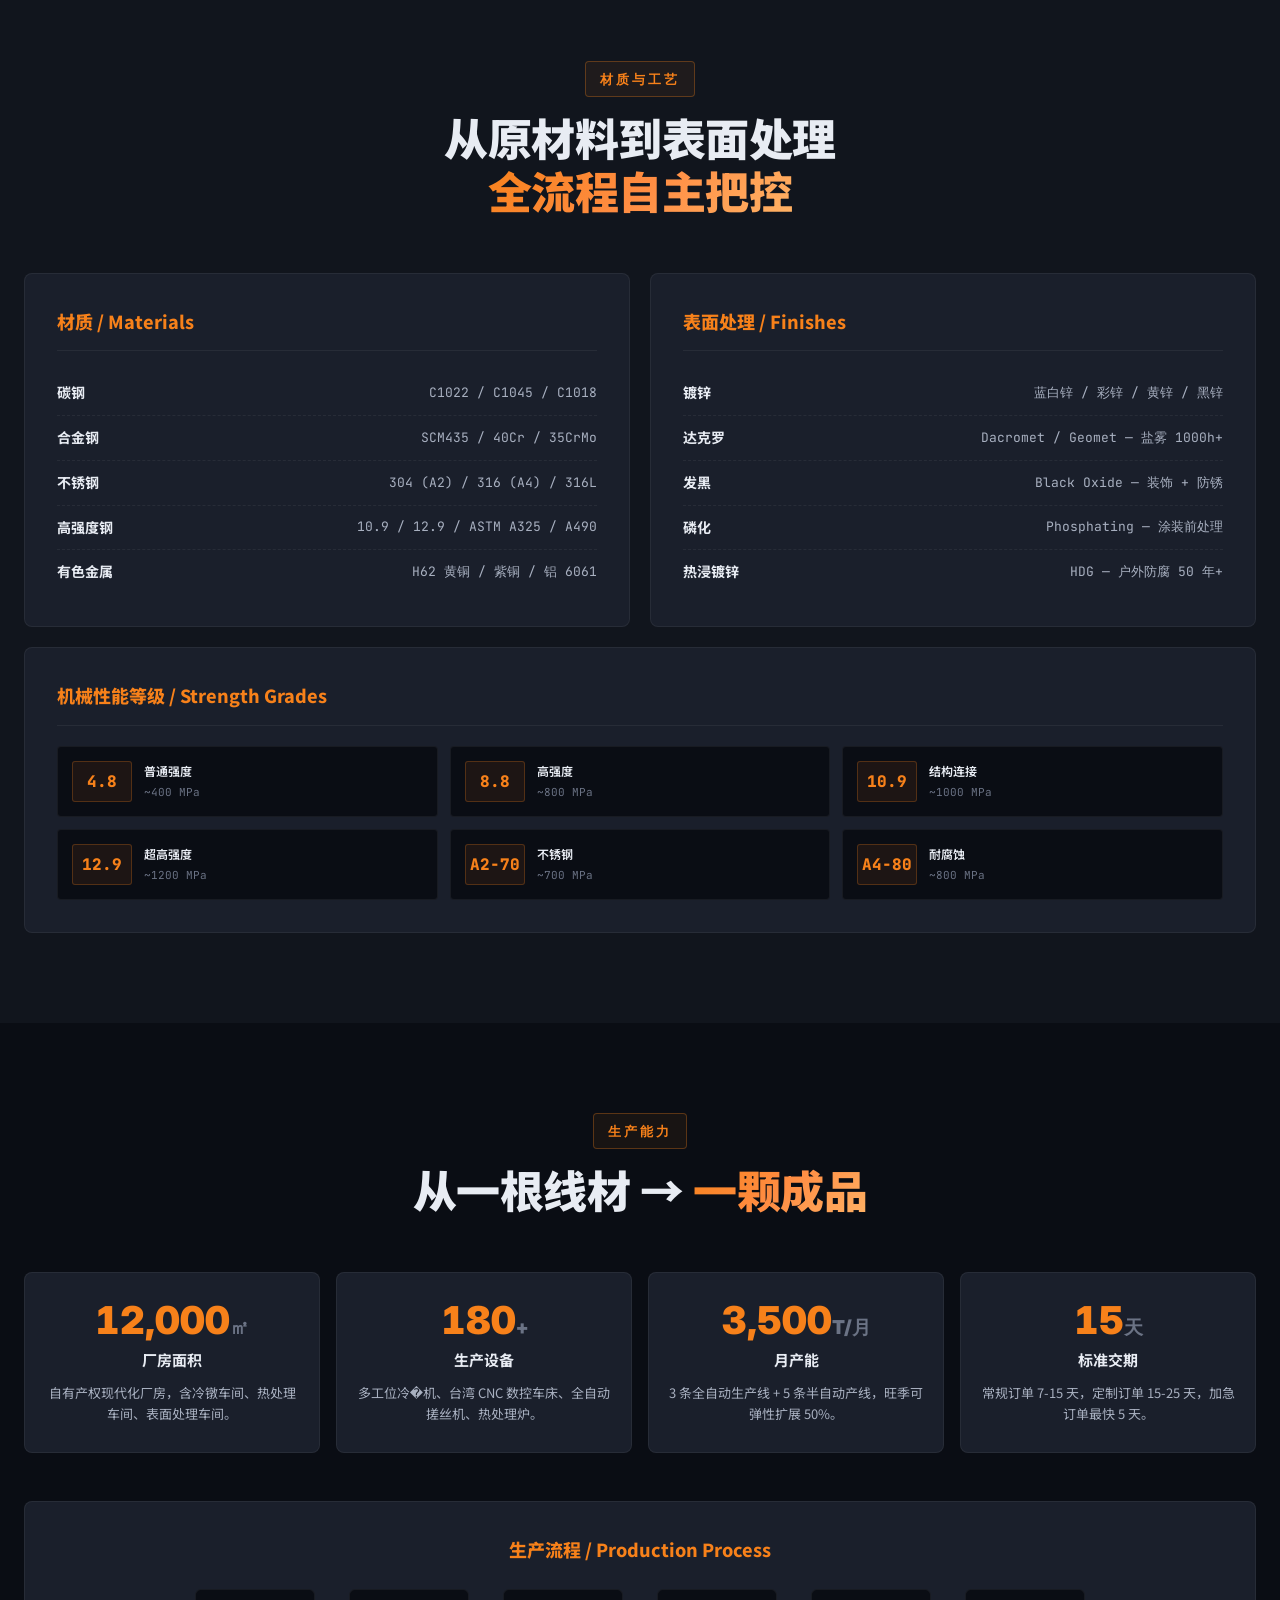
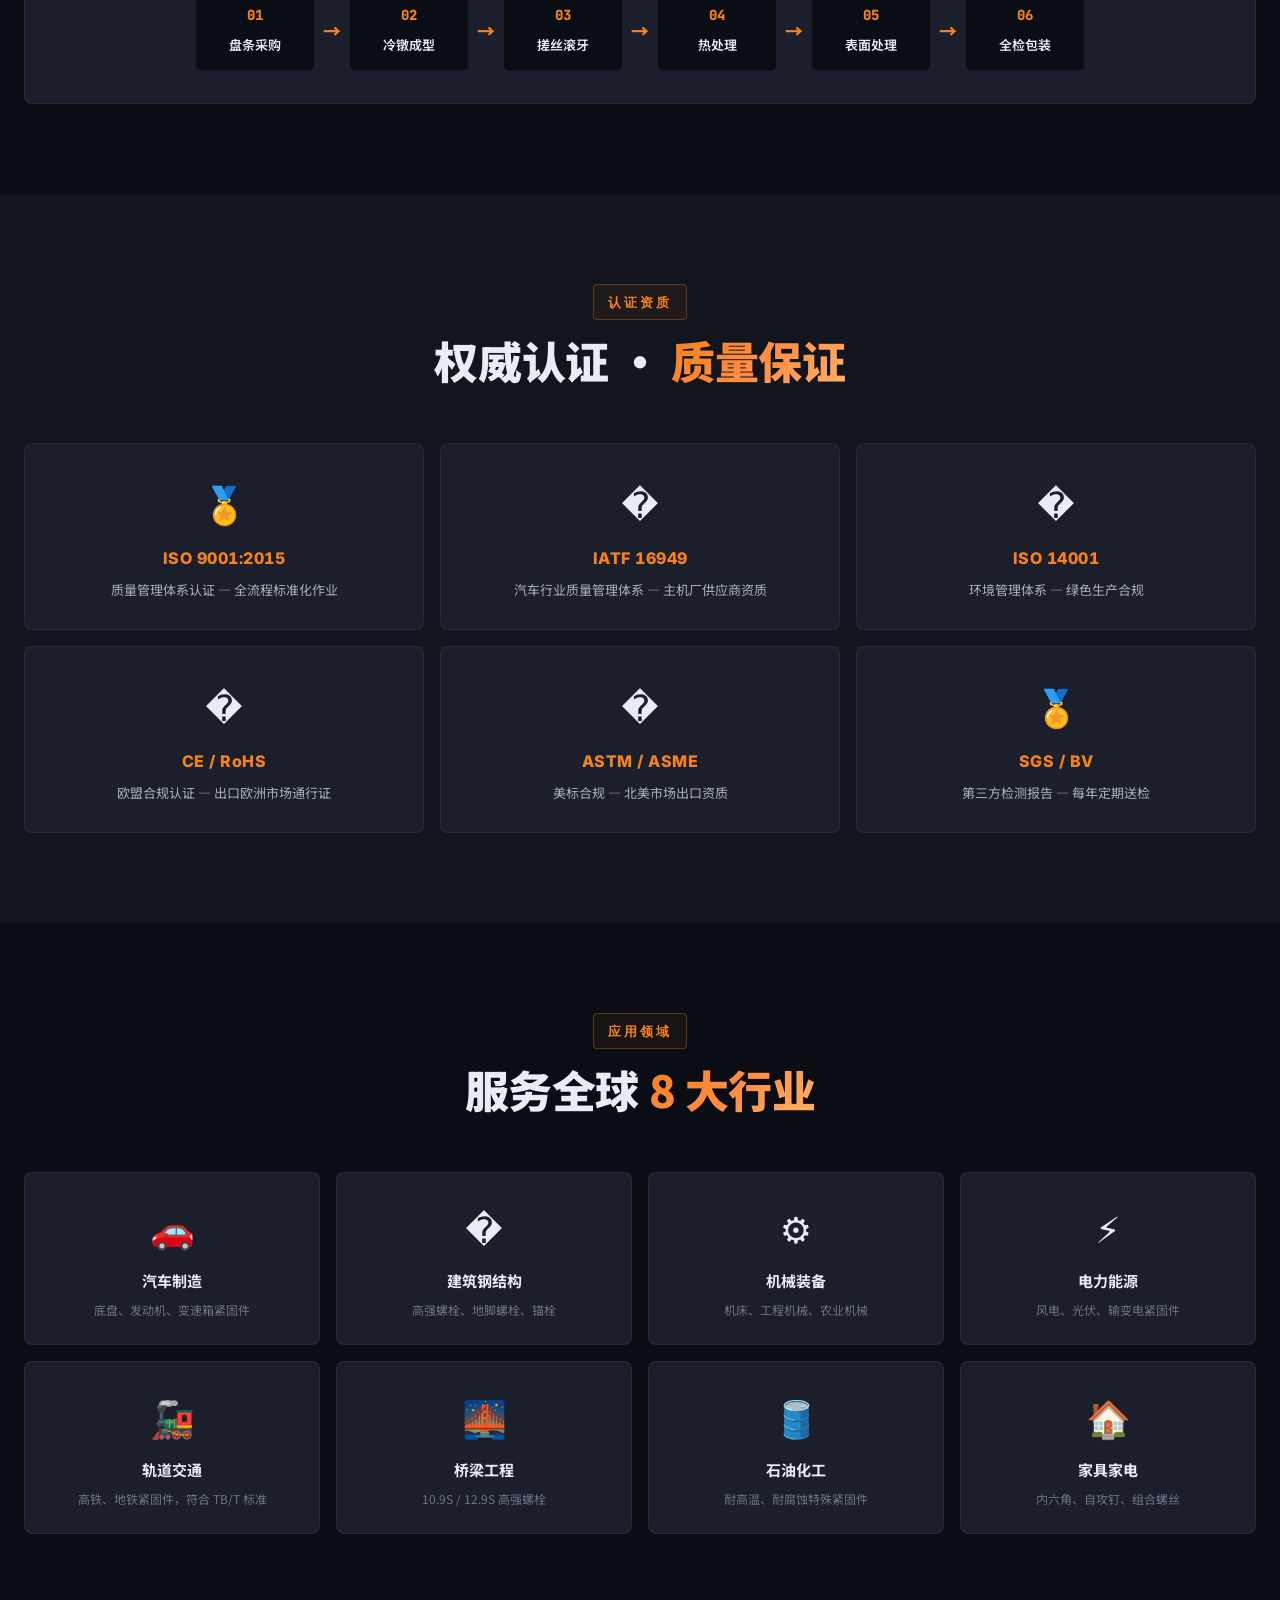
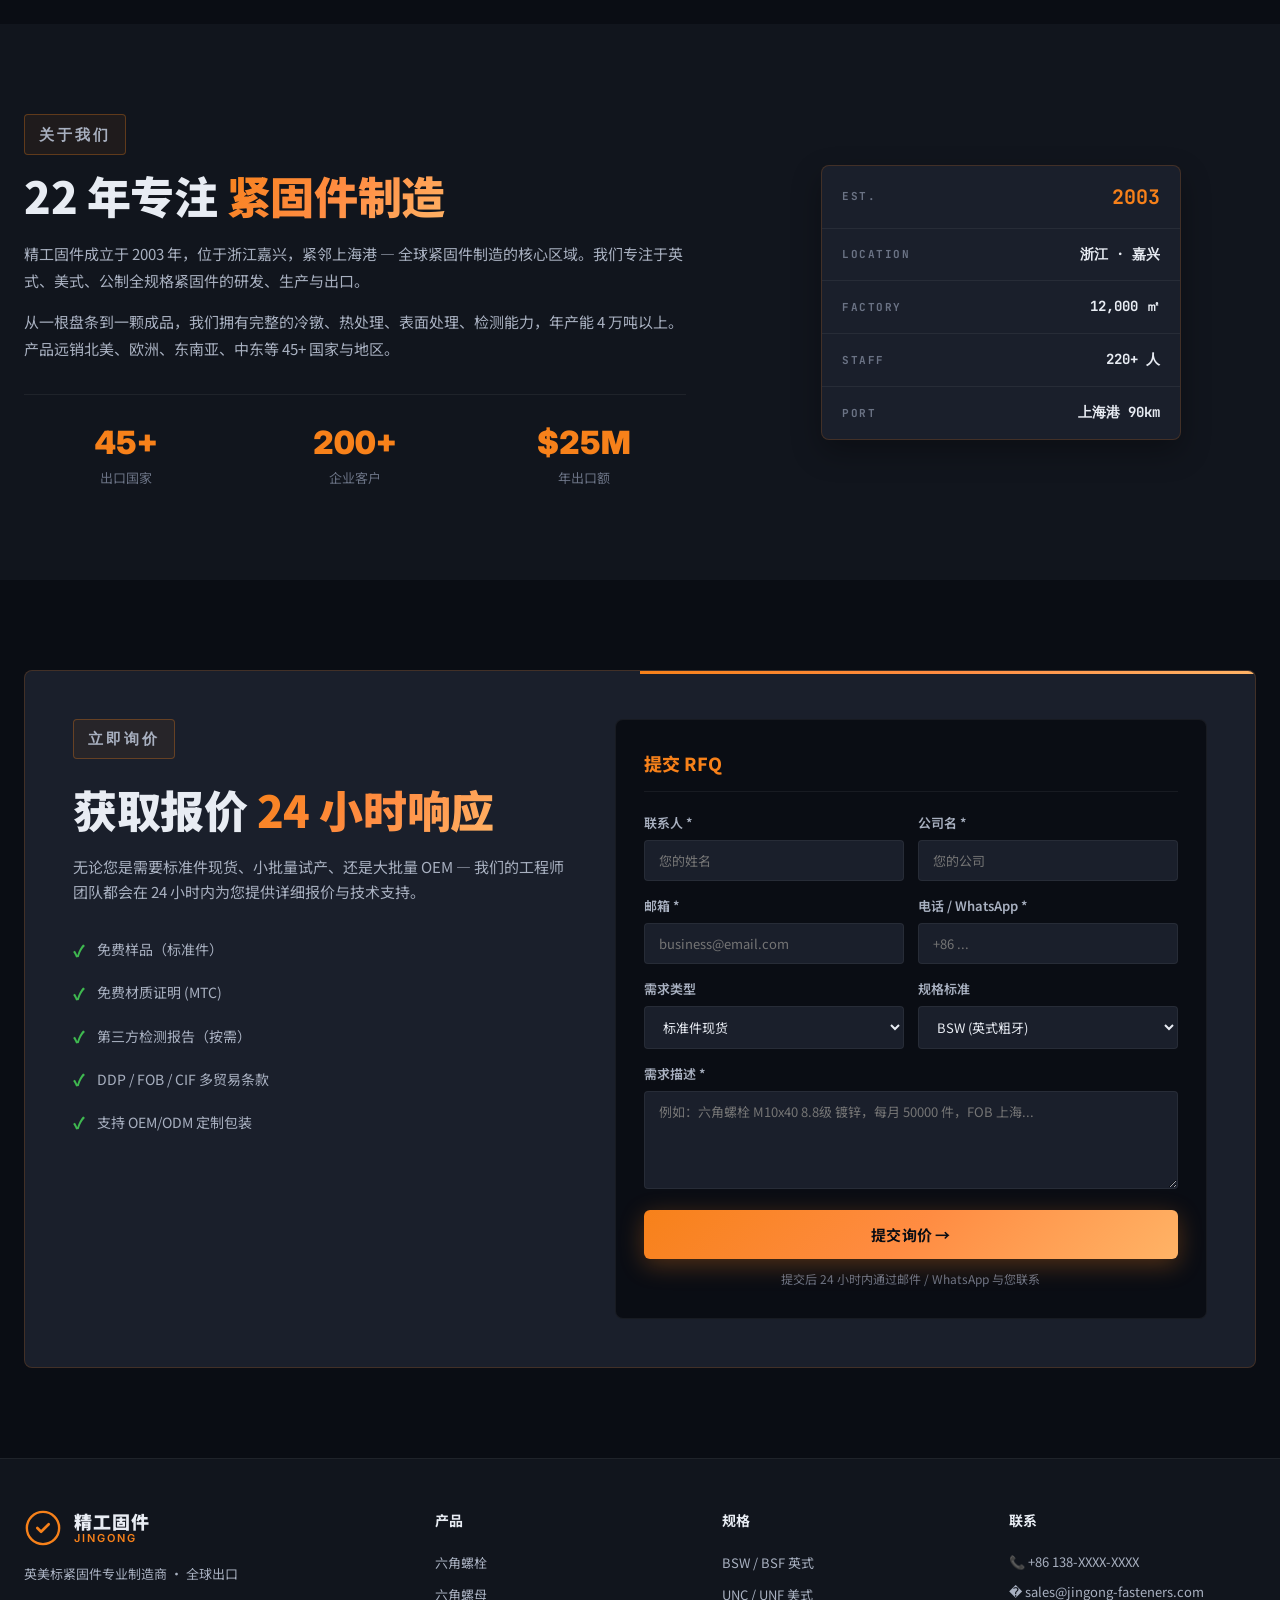
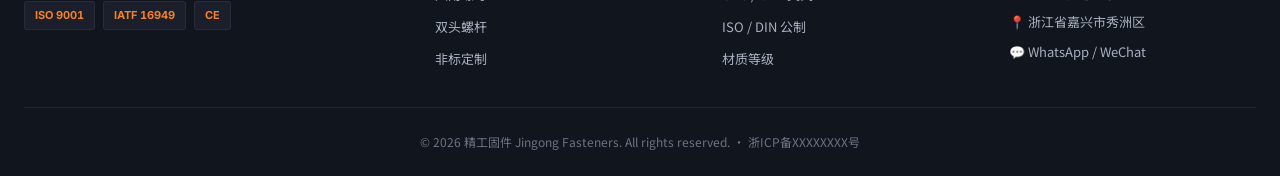
==== commit db125b8b: "v2.1: 100 SKU 产品图（36 个 SVG 技术绘图，蓝图风格）" ====
--- a/index.html
+++ b/index.html
@@ -632,6 +632,7 @@
     </footer>
 
     <script src="js/products-data.js"></script>
+    <script src="js/product-images.js"></script>
     <script src="js/specs-data.js"></script>
     <script src="js/i18n.js"></script>
     <script src="js/main.js"></script>
--- a/css/style.css
+++ b/css/style.css
@@ -855,12 +855,58 @@
 .pc-head {
     display: flex;
     justify-content: space-between;
-    align-items: flex-start;
+    align-items: center;
+    gap: 8px;
+    margin-bottom: 10px;
+}
+
+.pc-image {
+    width: 100%;
+    height: 130px;
     margin-bottom: 12px;
+    background: var(--bg-deep);
+    border: 1px solid var(--border-light);
+    border-radius: 6px;
+    display: flex;
+    align-items: center;
+    justify-content: center;
+    overflow: hidden;
+    transition: all 0.3s;
+    position: relative;
+}
+
+.pc-image::before {
+    content: '';
+    position: absolute;
+    inset: 0;
+    background: linear-gradient(135deg, transparent 0%, rgba(247, 129, 26, 0.04) 100%);
+    opacity: 0;
+    transition: opacity 0.3s;
+}
+
+.product-card:hover .pc-image {
+    border-color: var(--border);
+    background: rgba(247, 129, 26, 0.03);
+}
+
+.product-card:hover .pc-image::before {
+    opacity: 1;
+}
+
+.pc-img {
+    width: 100%;
+    height: 100%;
+    object-fit: contain;
+    padding: 6px;
+    transition: transform 0.4s;
+}
+
+.product-card:hover .pc-img {
+    transform: scale(1.08);
 }
 
 .pc-icon {
-    font-size: 32px;
+    font-size: 48px;
     line-height: 1;
     color: var(--accent-orange);
 }
@@ -872,9 +918,10 @@
     color: var(--accent-orange);
     background: rgba(247, 129, 26, 0.08);
     border: 1px solid rgba(247, 129, 26, 0.25);
-    padding: 2px 7px;
+    padding: 3px 8px;
     border-radius: 3px;
     letter-spacing: 0.5px;
+    flex-shrink: 0;
 }
 
 .pc-name {
@@ -882,7 +929,7 @@
     font-weight: 700;
     color: var(--text-primary);
     line-height: 1.4;
-    margin-bottom: 10px;
+    margin-bottom: 8px;
     min-height: 38px;
 }
 
@@ -1046,8 +1093,9 @@
         grid-template-columns: repeat(2, 1fr);
         gap: 12px;
     }
-    .product-card { padding: 14px; }
-    .pc-icon { font-size: 24px; }
+    .product-card { padding: 12px; }
+    .pc-image { height: 100px; }
+    .pc-icon { font-size: 32px; }
     .pc-name { font-size: 12px; min-height: 32px; }
     .pc-info { display: none; }
     .pc-action { padding-top: 8px; }
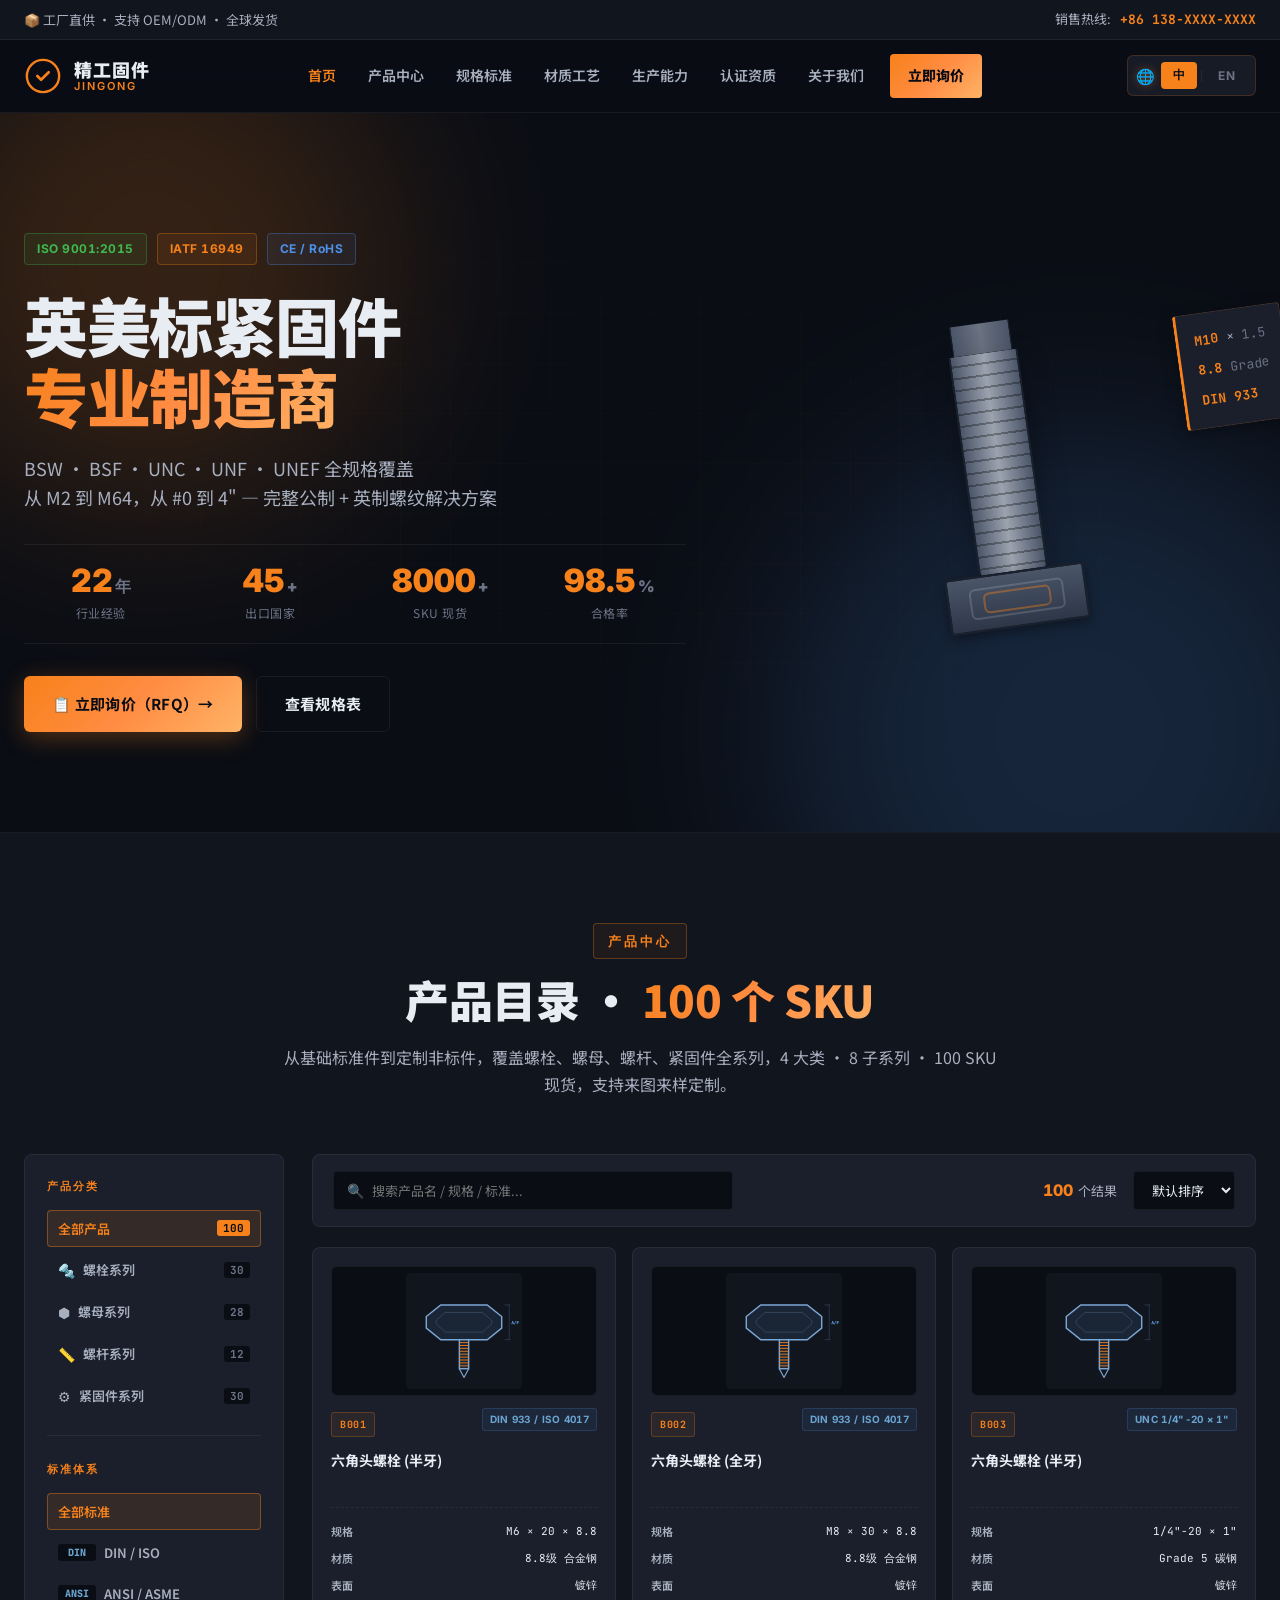
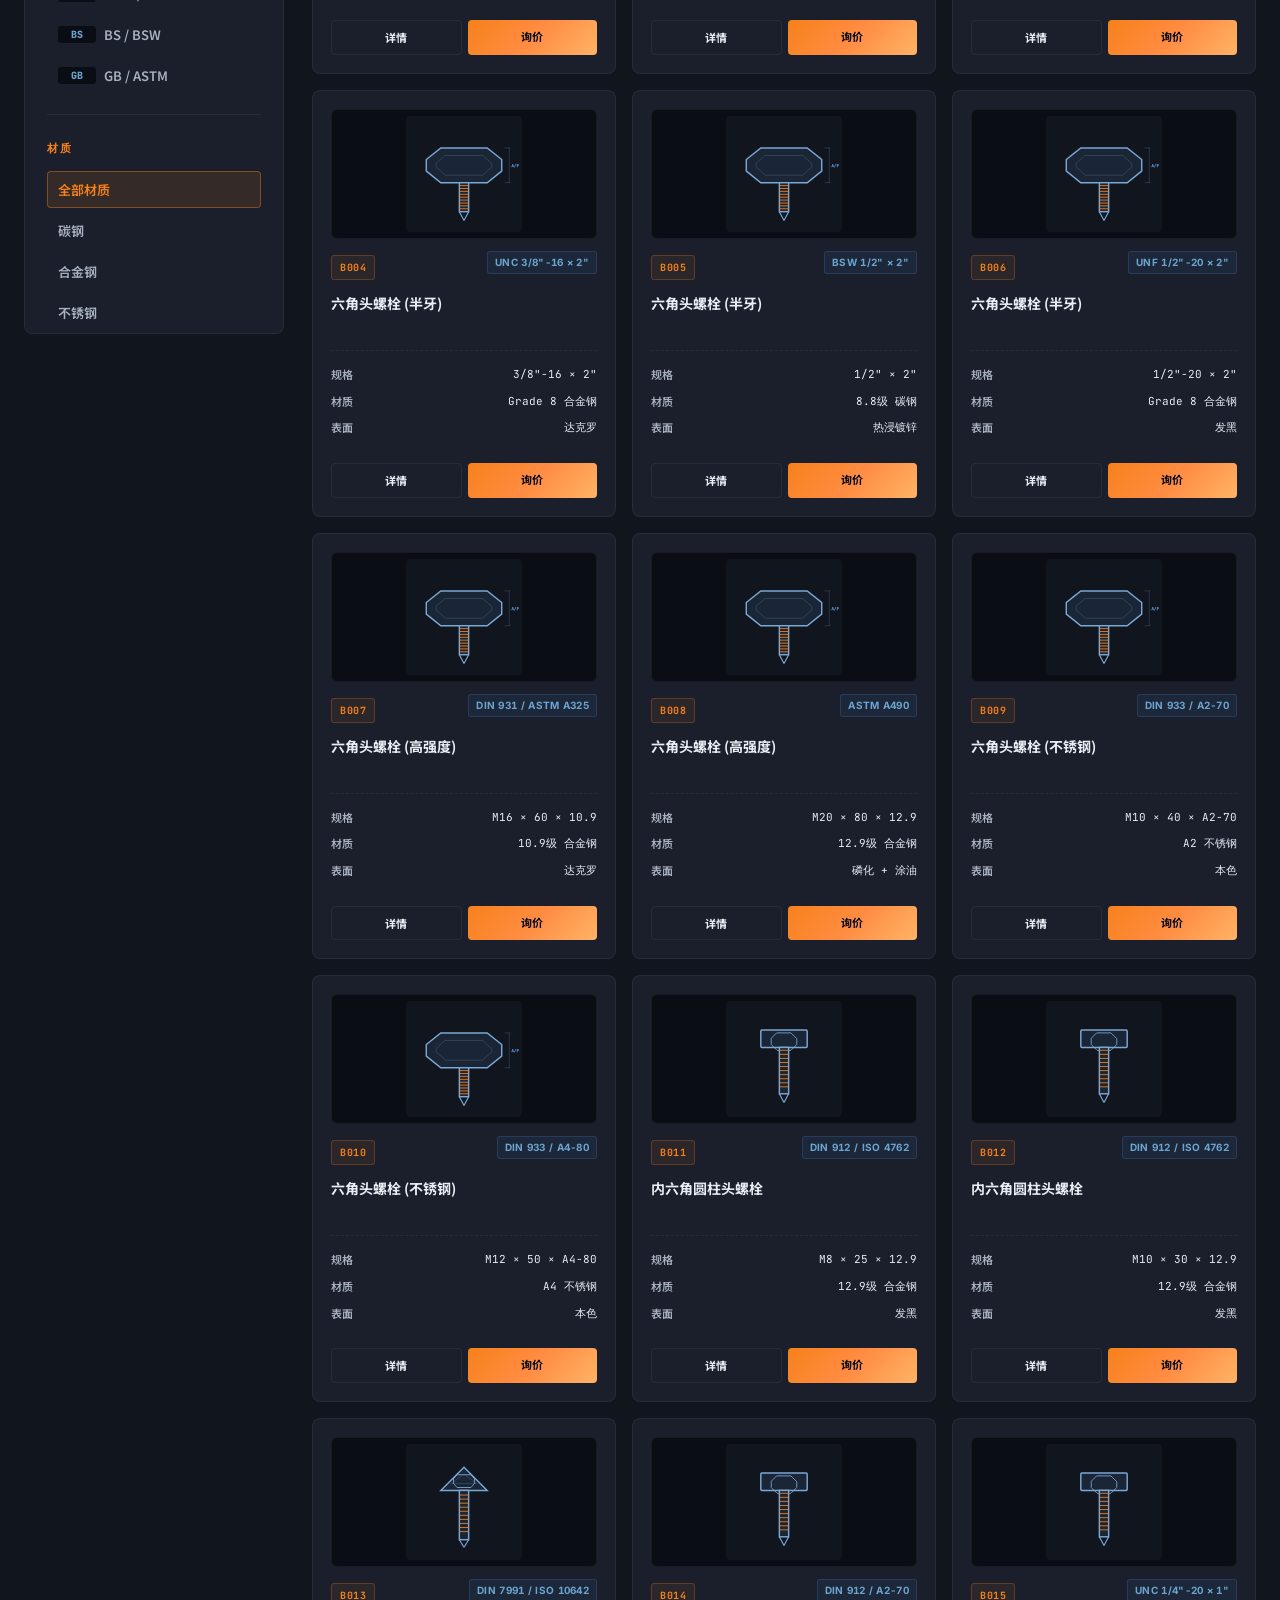
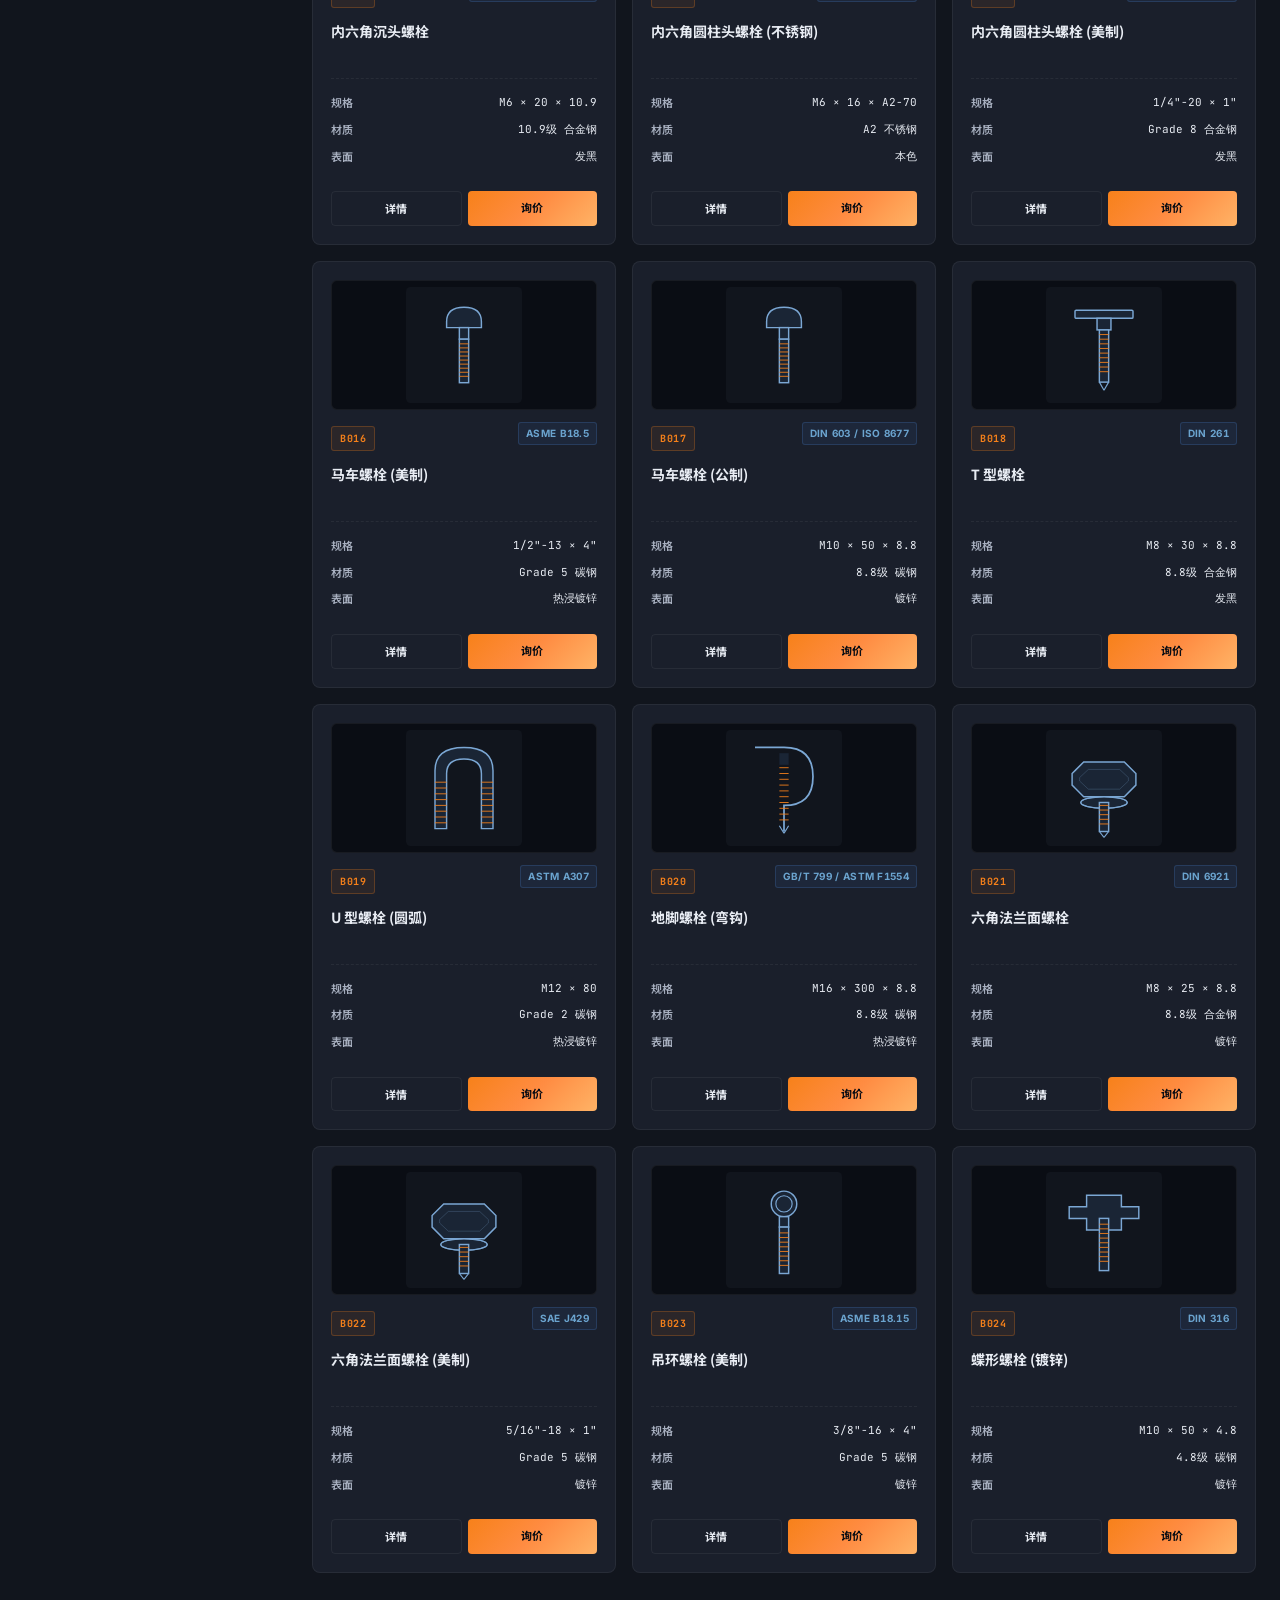
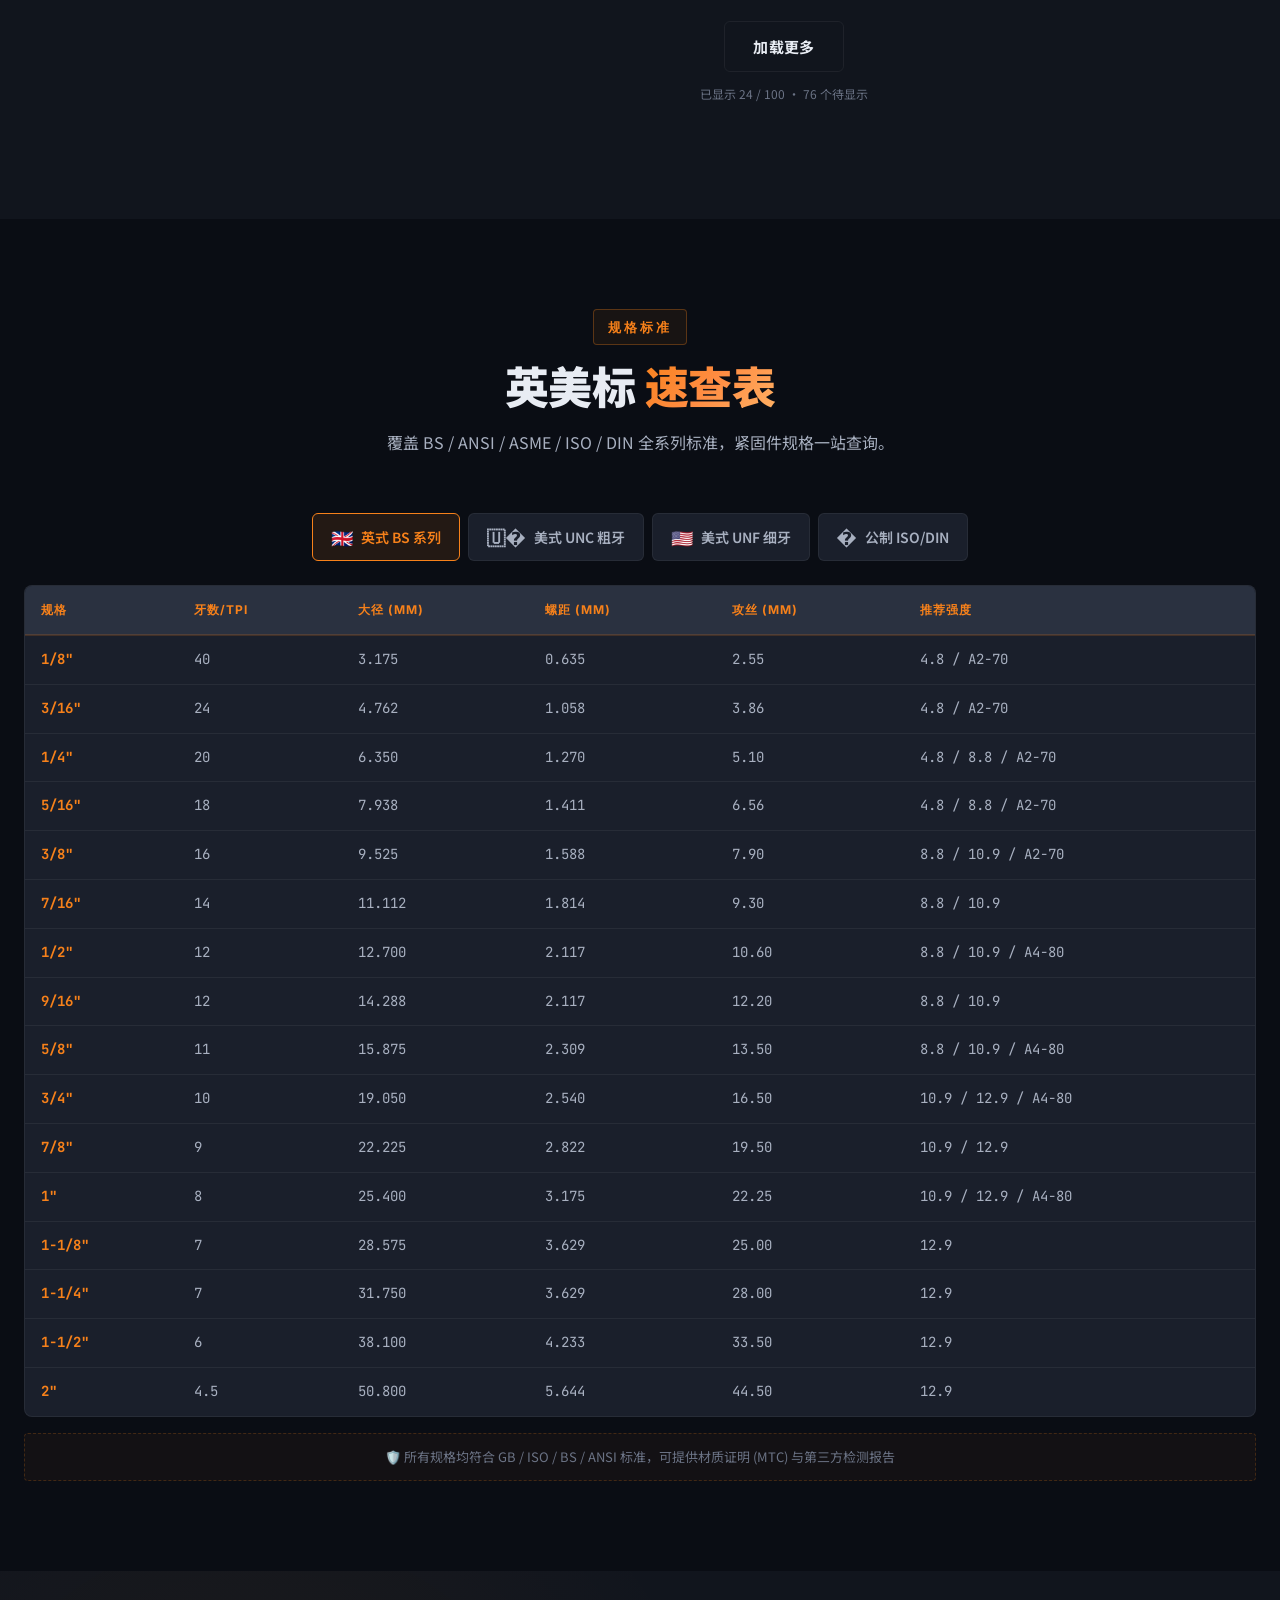
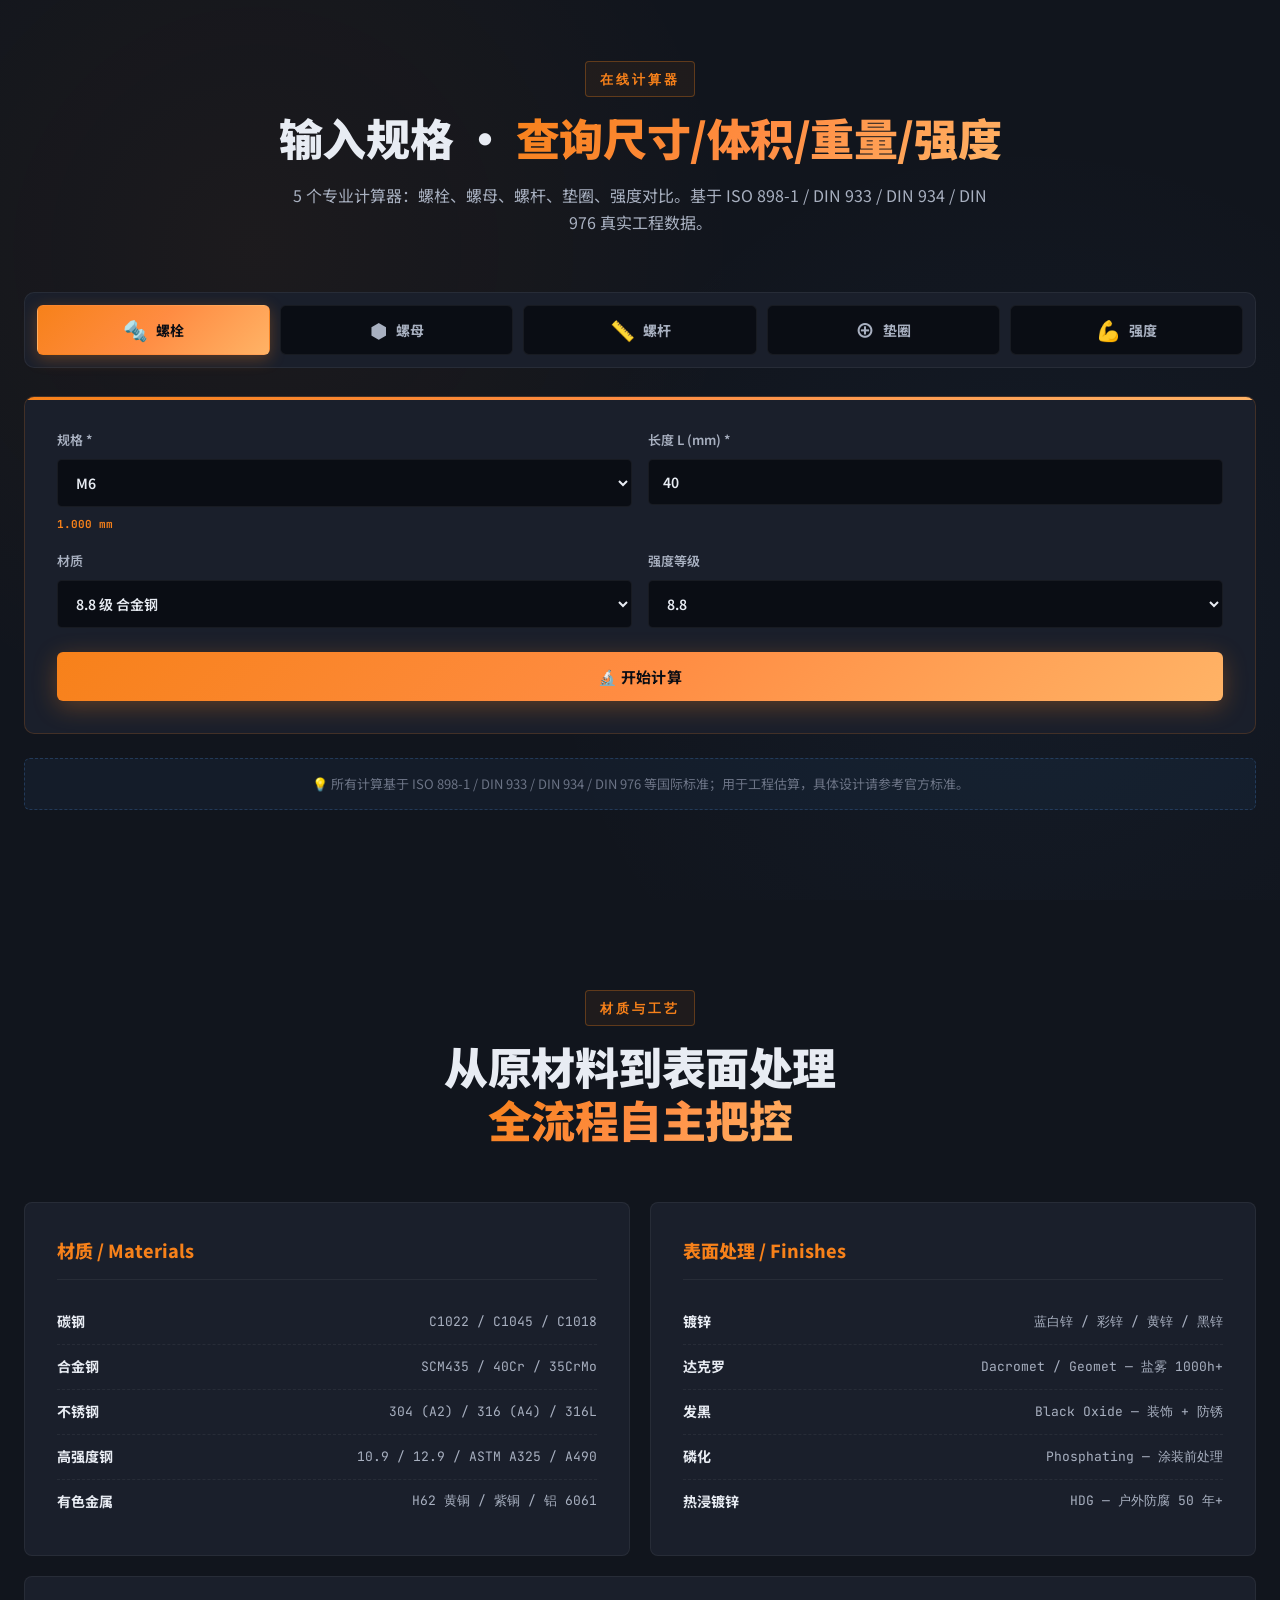
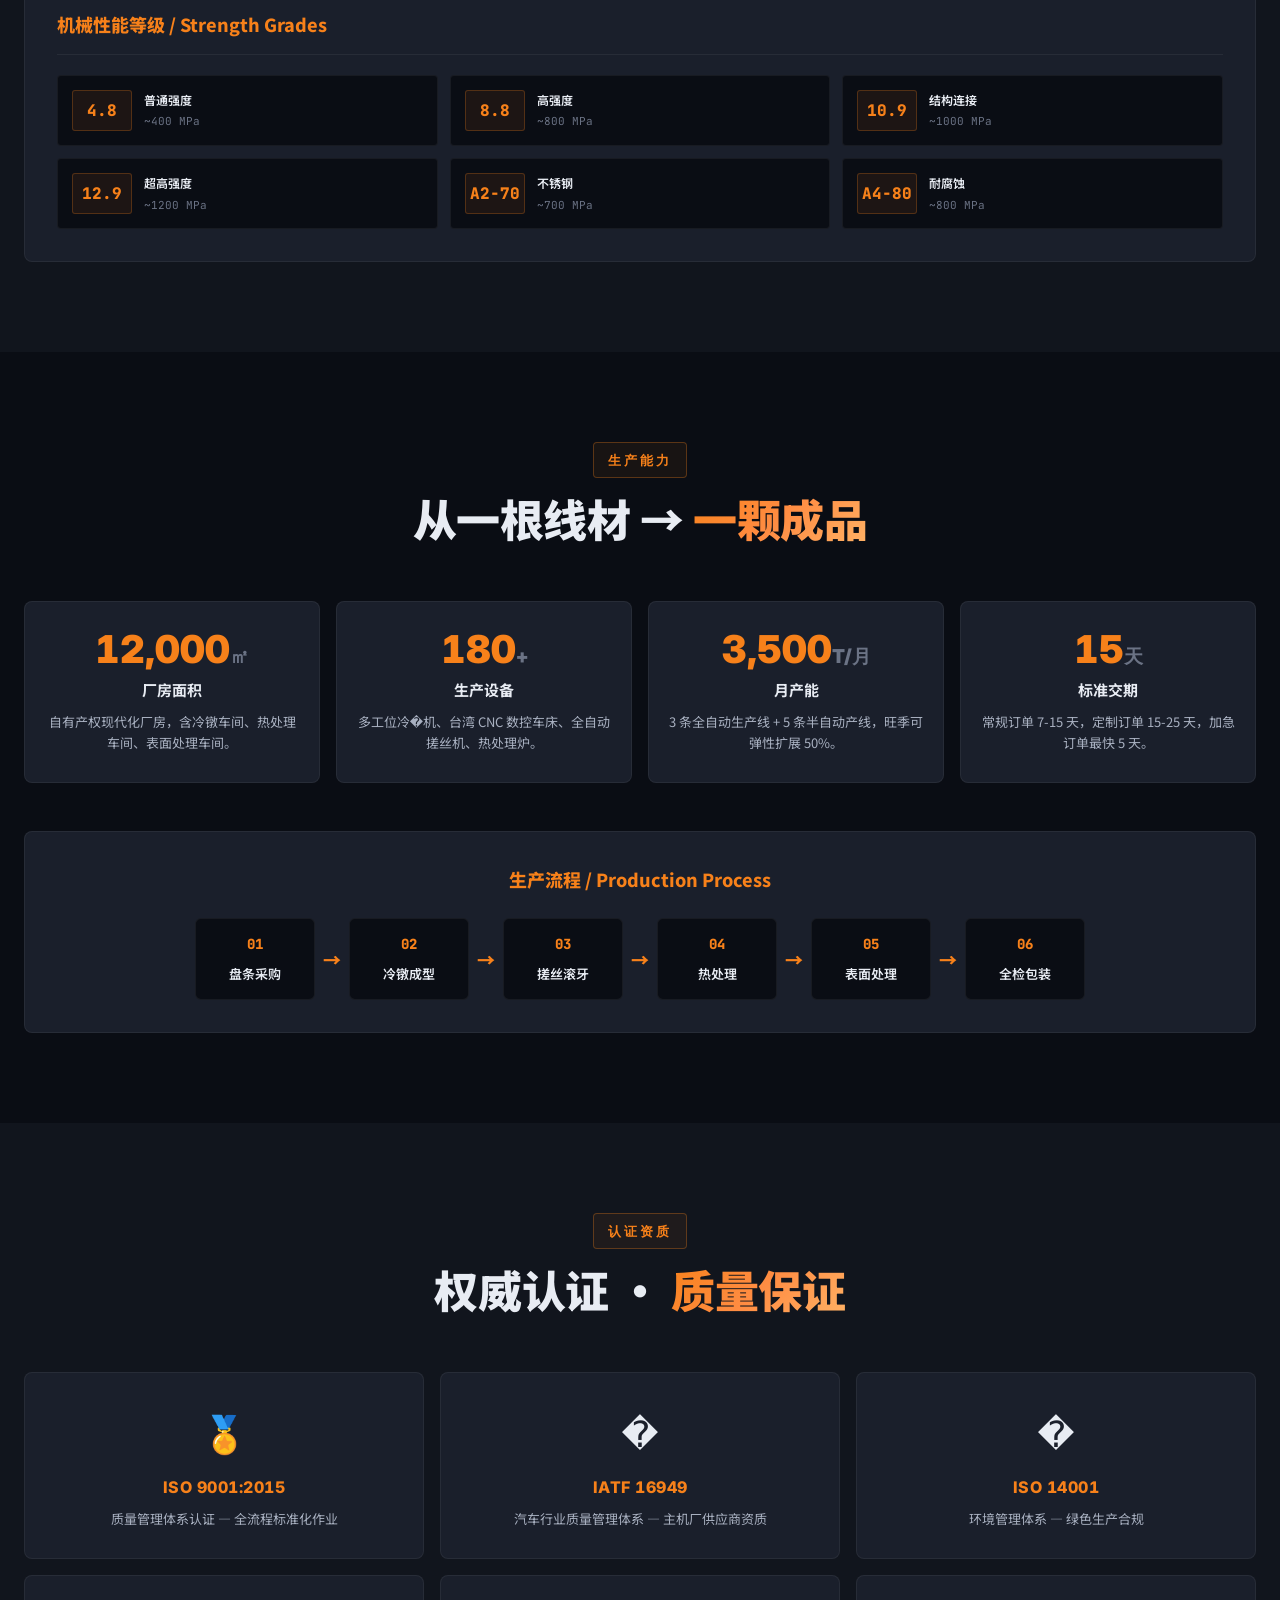
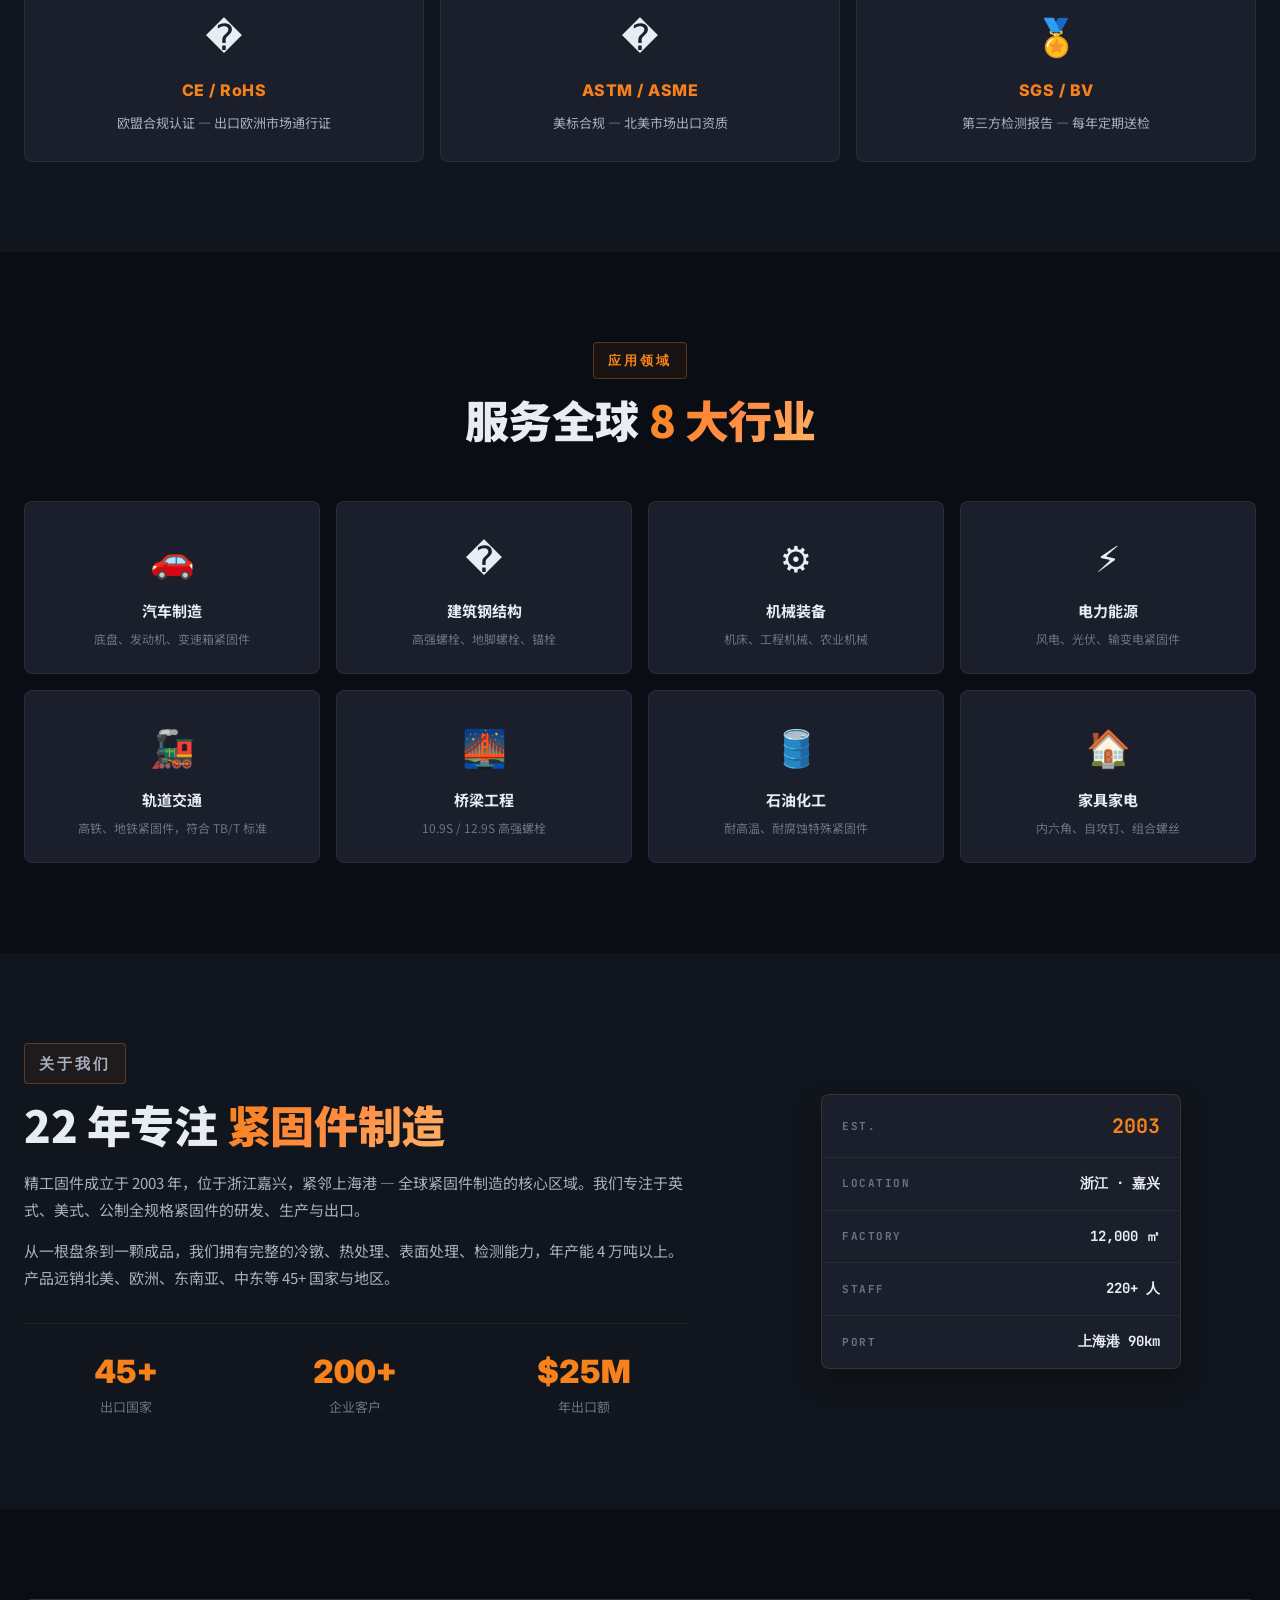
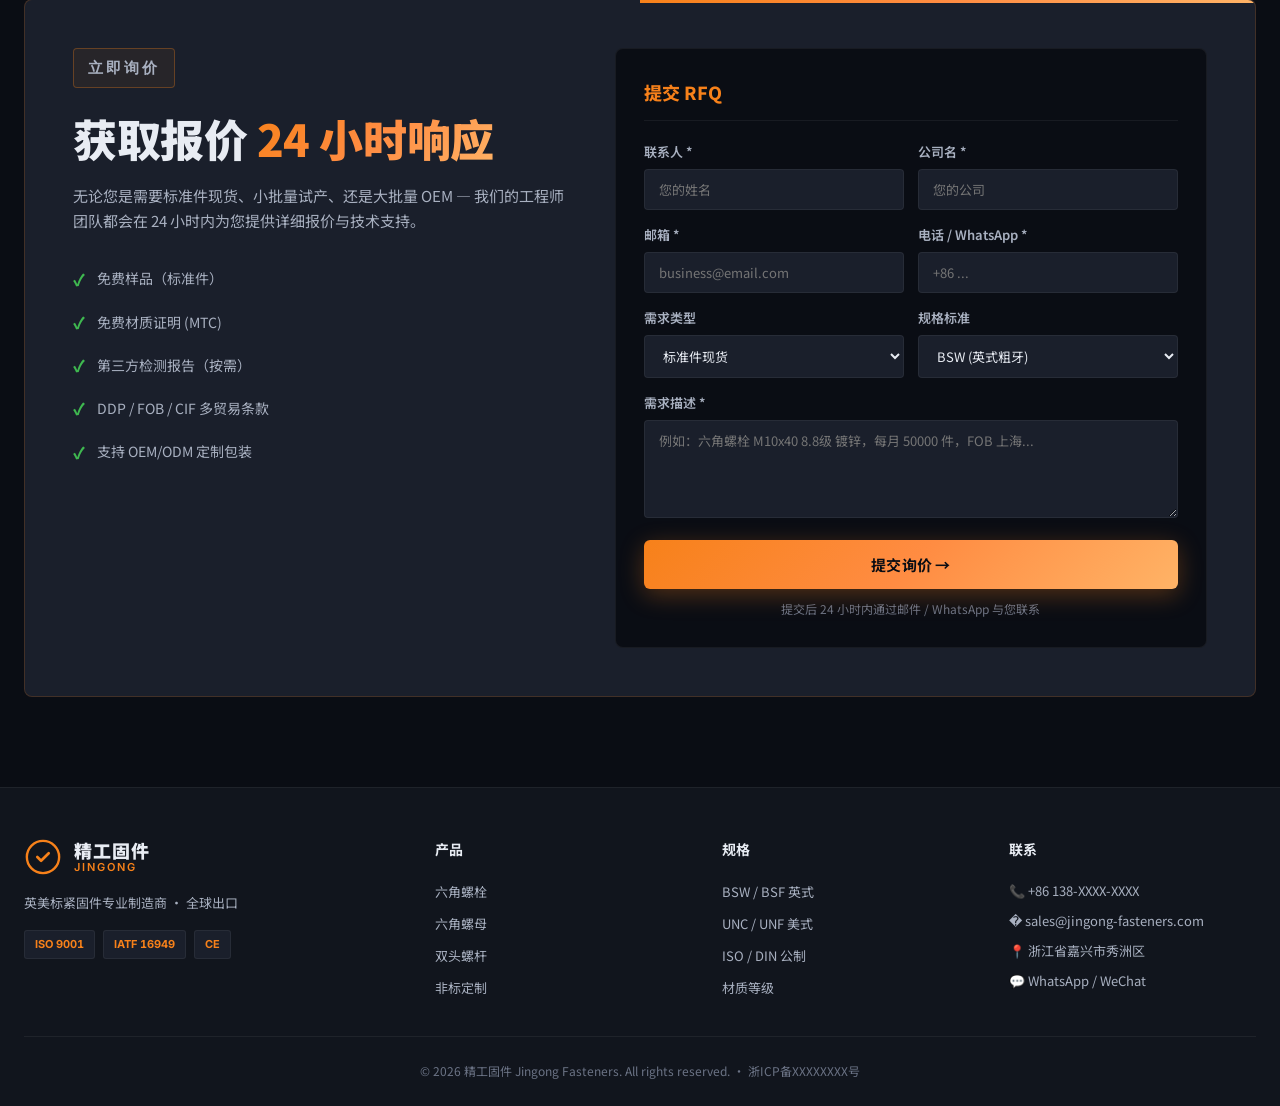
==== commit 4de65616: "v3.0: 紧固件计算器（5个：螺栓/螺母/螺杆/垫圈/强度对比）" ====
--- a/index.html
+++ b/index.html
@@ -255,6 +255,241 @@
         </div>
     </section>
 
+
+    <!-- 紧固件计算器 -->
+    <section class="section calc-section" id="calculator">
+        <div class="container">
+            <div class="section-head">
+                <p class="section-tag" data-i18n="calc.tag">在线计算器</p>
+                <h2 class="section-title">
+                    <span data-i18n="calc.title.l1">输入规格</span> ·
+                    <span class="text-gradient" data-i18n="calc.title.l2">查询尺寸/体积/重量/强度</span>
+                </h2>
+                <p class="section-desc" data-i18n="calc.desc">5 个专业计算器：螺栓、螺母、螺杆、垫圈、强度对比。基于 ISO 898-1 / DIN 933 / DIN 934 / DIN 976 真实工程数据。</p>
+            </div>
+
+            <!-- 5 个计算器标签 -->
+            <div class="calc-tabs">
+                <button class="calc-tab active" data-calc="bolt">
+                    <span class="calc-tab-icon">🔩</span>
+                    <span data-i18n="calc.tab.bolt">螺栓</span>
+                </button>
+                <button class="calc-tab" data-calc="nut">
+                    <span class="calc-tab-icon">⬢</span>
+                    <span data-i18n="calc.tab.nut">螺母</span>
+                </button>
+                <button class="calc-tab" data-calc="rod">
+                    <span class="calc-tab-icon">📏</span>
+                    <span data-i18n="calc.tab.rod">螺杆</span>
+                </button>
+                <button class="calc-tab" data-calc="washer">
+                    <span class="calc-tab-icon">⊕</span>
+                    <span data-i18n="calc.tab.washer">垫圈</span>
+                </button>
+                <button class="calc-tab" data-calc="strength">
+                    <span class="calc-tab-icon">💪</span>
+                    <span data-i18n="calc.tab.strength">强度</span>
+                </button>
+            </div>
+
+            <!-- 1. 螺栓计算器 -->
+            <div class="calc-panel active" id="calc-panel-bolt">
+                <div class="calc-form">
+                    <div class="calc-form-row">
+                        <div class="calc-field">
+                            <label data-i18n="calc.field.size">规格 *</label>
+                            <select id="boltD">
+                                <option value="3">M3</option><option value="4">M4</option>
+                                <option value="5">M5</option><option value="6" selected>M6</option>
+                                <option value="8">M8</option><option value="10">M10</option>
+                                <option value="12">M12</option><option value="14">M14</option>
+                                <option value="16">M16</option><option value="20">M20</option>
+                                <option value="24">M24</option><option value="30">M30</option>
+                                <option value="36">M36</option>
+                            </select>
+                            <span class="calc-hint" id="boltPDisplay">1.000 mm</span>
+                        </div>
+                        <div class="calc-field">
+                            <label data-i18n="calc.field.length">长度 L (mm) *</label>
+                            <input type="number" id="boltL" value="40" min="3" max="500" step="1">
+                        </div>
+                    </div>
+                    <div class="calc-form-row">
+                        <div class="calc-field">
+                            <label data-i18n="calc.field.material">材质</label>
+                            <select id="boltMat">
+                                <option value="8.8" selected>8.8 级 合金钢</option>
+                                <option value="10.9">10.9 级 合金钢</option>
+                                <option value="12.9">12.9 级 合金钢</option>
+                                <option value="4.8">4.8 级 碳钢</option>
+                                <option value="b7">B7 合金钢</option>
+                                <option value="a2">A2-70 不锈钢</option>
+                                <option value="a4">A4-80 不锈钢</option>
+                                <option value="c1022">C1022 碳钢</option>
+                                <option value="brass">H62 黄铜</option>
+                            </select>
+                        </div>
+                        <div class="calc-field">
+                            <label data-i18n="calc.field.grade">强度等级</label>
+                            <select id="boltGrade">
+                                <option value="4.8">4.8</option>
+                                <option value="8.8" selected>8.8</option>
+                                <option value="10.9">10.9</option>
+                                <option value="12.9">12.9</option>
+                                <option value="a2-70">A2-70</option>
+                                <option value="a4-80">A4-80</option>
+                            </select>
+                        </div>
+                    </div>
+                    <button class="btn btn-primary calc-btn" id="calcBoltBtn">
+                        <span data-i18n="calc.btn">🔬 开始计算</span>
+                    </button>
+                </div>
+                <div class="calc-result" id="boltResult"></div>
+            </div>
+
+            <!-- 2. 螺母计算器 -->
+            <div class="calc-panel" id="calc-panel-nut">
+                <div class="calc-form">
+                    <div class="calc-form-row">
+                        <div class="calc-field">
+                            <label data-i18n="calc.field.size">规格 *</label>
+                            <select id="nutD">
+                                <option value="3">M3</option><option value="4">M4</option>
+                                <option value="5">M5</option><option value="6" selected>M6</option>
+                                <option value="8">M8</option><option value="10">M10</option>
+                                <option value="12">M12</option><option value="14">M14</option>
+                                <option value="16">M16</option><option value="20">M20</option>
+                                <option value="24">M24</option><option value="30">M30</option>
+                                <option value="36">M36</option>
+                            </select>
+                        </div>
+                        <div class="calc-field">
+                            <label data-i18n="calc.field.material">材质</label>
+                            <select id="nutMat">
+                                <option value="8.8" selected>8 级 碳钢</option>
+                                <option value="10.9">10 级 合金钢</option>
+                                <option value="a2">A2-70 不锈钢</option>
+                                <option value="a4">A4-80 不锈钢</option>
+                                <option value="brass">H62 黄铜</option>
+                            </select>
+                        </div>
+                    </div>
+                    <button class="btn btn-primary calc-btn" id="calcNutBtn">
+                        <span data-i18n="calc.btn">🔬 开始计算</span>
+                    </button>
+                </div>
+                <div class="calc-result" id="nutResult"></div>
+            </div>
+
+            <!-- 3. 螺杆计算器 -->
+            <div class="calc-panel" id="calc-panel-rod">
+                <div class="calc-form">
+                    <div class="calc-form-row">
+                        <div class="calc-field">
+                            <label data-i18n="calc.field.size">直径 d (mm) *</label>
+                            <input type="number" id="rodD" value="10" min="3" max="64" step="0.5">
+                        </div>
+                        <div class="calc-field">
+                            <label data-i18n="calc.field.length">长度 L (mm) *</label>
+                            <input type="number" id="rodL" value="1000" min="50" max="3000" step="50">
+                        </div>
+                    </div>
+                    <div class="calc-form-row">
+                        <div class="calc-field">
+                            <label data-i18n="calc.field.material">材质</label>
+                            <select id="rodMat">
+                                <option value="4.8">4.8 级 碳钢</option>
+                                <option value="8.8" selected>8.8 级 合金钢</option>
+                                <option value="10.9">10.9 级 合金钢</option>
+                                <option value="b7">B7 合金钢</option>
+                                <option value="a2">A2-70 不锈钢</option>
+                                <option value="a4">A4-80 不锈钢</option>
+                            </select>
+                        </div>
+                        <div class="calc-field" style="visibility:hidden"></div>
+                    </div>
+                    <button class="btn btn-primary calc-btn" id="calcRodBtn">
+                        <span data-i18n="calc.btn">🔬 开始计算</span>
+                    </button>
+                </div>
+                <div class="calc-result" id="rodResult"></div>
+            </div>
+
+            <!-- 4. 垫圈计算器 -->
+            <div class="calc-panel" id="calc-panel-washer">
+                <div class="calc-form">
+                    <div class="calc-form-row">
+                        <div class="calc-field">
+                            <label data-i18n="calc.field.size">适用螺栓 *</label>
+                            <select id="washerD">
+                                <option value="3">M3</option><option value="4">M4</option>
+                                <option value="5">M5</option><option value="6" selected>M6</option>
+                                <option value="8">M8</option><option value="10">M10</option>
+                                <option value="12">M12</option><option value="14">M14</option>
+                                <option value="16">M16</option><option value="20">M20</option>
+                                <option value="24">M24</option><option value="30">M30</option>
+                                <option value="36">M36</option>
+                            </select>
+                        </div>
+                        <div class="calc-field">
+                            <label data-i18n="calc.field.material">材质</label>
+                            <select id="washerMat">
+                                <option value="c1022" selected>140HV 碳钢</option>
+                                <option value="a2">A2 不锈钢</option>
+                                <option value="a4">A4 不锈钢</option>
+                                <option value="brass">H62 黄铜</option>
+                            </select>
+                        </div>
+                    </div>
+                    <button class="btn btn-primary calc-btn" id="calcWasherBtn">
+                        <span data-i18n="calc.btn">🔬 开始计算</span>
+                    </button>
+                </div>
+                <div class="calc-result" id="washerResult"></div>
+            </div>
+
+            <!-- 5. 强度对比 -->
+            <div class="calc-panel" id="calc-panel-strength">
+                <div class="calc-form">
+                    <div class="calc-form-row">
+                        <div class="calc-field">
+                            <label data-i18n="calc.field.size">螺纹大径 d (mm) *</label>
+                            <input type="number" id="strD" value="10" min="3" max="64" step="0.5">
+                        </div>
+                        <div class="calc-field">
+                            <label data-i18n="calc.field.type">螺纹类型</label>
+                            <select id="strType">
+                                <option value="metric" selected>公制 (Metric)</option>
+                                <option value="imperial">美制 (Imperial)</option>
+                            </select>
+                        </div>
+                    </div>
+                    <div class="calc-form-row">
+                        <div class="calc-field">
+                            <label data-i18n="calc.field.grade">强度等级</label>
+                            <select id="strGrade">
+                                <option value="4.8">4.8</option>
+                                <option value="8.8" selected>8.8</option>
+                                <option value="10.9">10.9</option>
+                                <option value="12.9">12.9</option>
+                                <option value="a2-70">A2-70</option>
+                                <option value="a4-80">A4-80</option>
+                            </select>
+                        </div>
+                        <div class="calc-field" style="visibility:hidden"></div>
+                    </div>
+                    <button class="btn btn-primary calc-btn" id="calcStrBtn">
+                        <span data-i18n="calc.btn">🔬 开始计算</span>
+                    </button>
+                </div>
+                <div class="calc-result" id="strResult"></div>
+            </div>
+
+            <p class="calc-note" data-i18n="calc.note">💡 所有计算基于 ISO 898-1 / DIN 933 / DIN 934 / DIN 976 等国际标准；用于工程估算，具体设计请参考官方标准。</p>
+        </div>
+    </section>
+
     <!-- 材质与表面处理 -->
     <section class="section material-section" id="material">
         <div class="container">
@@ -633,6 +868,9 @@
 
     <script src="js/products-data.js"></script>
     <script src="js/product-images.js"></script>
+    <script src="js/calculator-data.js"></script>
+    <script src="js/calculator-engine.js"></script>
+    <script src="js/calculator-ui.js"></script>
     <script src="js/specs-data.js"></script>
     <script src="js/i18n.js"></script>
     <script src="js/main.js"></script>
--- a/css/style.css
+++ b/css/style.css
@@ -1341,6 +1341,325 @@
     border-radius: 4px;
 }
 
+/* ===== 紧固件计算器 ===== */
+.calc-section {
+    background: var(--bg-dark);
+    background-image:
+        radial-gradient(circle at 20% 30%, rgba(247, 129, 26, 0.05) 0%, transparent 40%),
+        radial-gradient(circle at 80% 70%, rgba(77, 146, 232, 0.05) 0%, transparent 40%);
+}
+
+.calc-tabs {
+    display: flex;
+    gap: 10px;
+    margin-bottom: 28px;
+    flex-wrap: wrap;
+    justify-content: center;
+    background: var(--bg-card);
+    padding: 12px;
+    border-radius: 10px;
+    border: 1px solid var(--border-light);
+}
+
+.calc-tab {
+    flex: 1;
+    min-width: 120px;
+    padding: 14px 20px;
+    background: var(--bg-deep);
+    border: 1px solid var(--border-light);
+    border-radius: 6px;
+    color: var(--text-secondary);
+    font-size: 14px;
+    font-weight: 700;
+    cursor: pointer;
+    transition: all 0.3s;
+    display: flex;
+    align-items: center;
+    justify-content: center;
+    gap: 8px;
+}
+
+.calc-tab:hover {
+    border-color: var(--accent-orange);
+    color: var(--text-primary);
+    transform: translateY(-1px);
+}
+
+.calc-tab.active {
+    background: var(--gradient);
+    color: #0a0d14;
+    border-color: transparent;
+    box-shadow: 0 4px 16px rgba(247, 129, 26, 0.3);
+}
+
+.calc-tab-icon {
+    font-size: 20px;
+    line-height: 1;
+}
+
+.calc-panel {
+    display: none;
+}
+
+.calc-panel.active {
+    display: block;
+    animation: fadeInUp 0.4s ease;
+}
+
+@keyframes fadeInUp {
+    from { opacity: 0; transform: translateY(12px); }
+    to { opacity: 1; transform: translateY(0); }
+}
+
+.calc-form {
+    background: var(--bg-card);
+    border: 1px solid var(--border);
+    border-radius: 10px;
+    padding: 32px;
+    margin-bottom: 20px;
+    position: relative;
+    overflow: hidden;
+}
+
+.calc-form::before {
+    content: '';
+    position: absolute;
+    top: 0;
+    left: 0;
+    width: 100%;
+    height: 3px;
+    background: var(--gradient);
+}
+
+.calc-form-row {
+    display: grid;
+    grid-template-columns: 1fr 1fr;
+    gap: 16px;
+    margin-bottom: 16px;
+}
+
+.calc-form-row:last-of-type {
+    margin-bottom: 24px;
+}
+
+.calc-field {
+    display: flex;
+    flex-direction: column;
+    gap: 8px;
+}
+
+.calc-field label {
+    font-size: 13px;
+    color: var(--text-secondary);
+    font-weight: 600;
+}
+
+.calc-field input,
+.calc-field select {
+    padding: 12px 14px;
+    background: var(--bg-deep);
+    border: 1px solid var(--border-light);
+    border-radius: 5px;
+    color: var(--text-primary);
+    font-size: 14px;
+    font-family: inherit;
+    transition: all 0.2s;
+    font-weight: 600;
+}
+
+.calc-field input:focus,
+.calc-field select:focus {
+    outline: none;
+    border-color: var(--accent-orange);
+    box-shadow: 0 0 0 3px rgba(247, 129, 26, 0.15);
+}
+
+.calc-field select {
+    cursor: pointer;
+}
+
+.calc-field select option {
+    background: var(--bg-dark);
+    color: var(--text-primary);
+}
+
+.calc-hint {
+    font-family: var(--font-mono);
+    font-size: 11px;
+    color: var(--accent-orange);
+    font-weight: 700;
+}
+
+.calc-btn {
+    width: 100%;
+    padding: 14px;
+    font-size: 15px;
+}
+
+.calc-note {
+    text-align: center;
+    color: var(--text-muted);
+    font-size: 13px;
+    margin-top: 24px;
+    padding: 14px 20px;
+    background: rgba(77, 146, 232, 0.06);
+    border: 1px dashed rgba(77, 146, 232, 0.25);
+    border-radius: 6px;
+}
+
+/* 计算结果 */
+.calc-result {
+    background: var(--bg-card);
+    border: 1px solid var(--border);
+    border-radius: 10px;
+    padding: 0;
+    overflow: hidden;
+    opacity: 0;
+    max-height: 0;
+    transition: all 0.4s ease;
+}
+
+.calc-result.visible {
+    opacity: 1;
+    max-height: 5000px;
+    padding: 28px;
+    margin-bottom: 16px;
+}
+
+.calc-result:empty {
+    display: none;
+}
+
+.result-header {
+    padding-bottom: 20px;
+    margin-bottom: 24px;
+    border-bottom: 2px solid var(--border);
+    display: flex;
+    align-items: center;
+    justify-content: space-between;
+    flex-wrap: wrap;
+    gap: 12px;
+}
+
+.result-title {
+    font-size: 18px;
+    font-weight: 800;
+    color: var(--accent-orange);
+}
+
+.result-subtitle {
+    font-family: var(--font-mono);
+    font-size: 12px;
+    color: var(--text-secondary);
+    background: rgba(247, 129, 26, 0.06);
+    padding: 4px 10px;
+    border-radius: 3px;
+    border: 1px solid var(--border);
+}
+
+.result-section {
+    margin-bottom: 24px;
+}
+
+.result-section:last-of-type {
+    margin-bottom: 0;
+}
+
+.result-section-title {
+    font-size: 13px;
+    font-weight: 800;
+    color: var(--accent-steel);
+    letter-spacing: 1.5px;
+    text-transform: uppercase;
+    margin-bottom: 14px;
+    font-family: var(--font-en);
+    padding-left: 12px;
+    border-left: 3px solid var(--accent-orange);
+}
+
+.result-section.result-strength .result-section-title {
+    border-left-color: var(--accent-blue);
+}
+
+.result-grid {
+    display: grid;
+    grid-template-columns: repeat(auto-fit, minmax(160px, 1fr));
+    gap: 10px;
+}
+
+.result-item {
+    background: var(--bg-deep);
+    border: 1px solid var(--border-light);
+    border-radius: 5px;
+    padding: 12px 14px;
+    transition: all 0.2s;
+}
+
+.result-item:hover {
+    border-color: var(--border);
+    background: rgba(247, 129, 26, 0.03);
+}
+
+.result-label {
+    font-size: 11px;
+    color: var(--text-muted);
+    margin-bottom: 4px;
+    letter-spacing: 0.3px;
+}
+
+.result-value {
+    font-family: var(--font-mono);
+    font-size: 15px;
+    font-weight: 800;
+    color: var(--accent-orange);
+    word-break: break-word;
+}
+
+.result-section.result-strength .result-value {
+    color: var(--accent-blue);
+}
+
+.result-meta {
+    margin-top: 16px;
+    padding: 12px 16px;
+    background: rgba(63, 185, 80, 0.06);
+    border-left: 3px solid var(--accent-green);
+    border-radius: 4px;
+    font-size: 13px;
+    color: var(--text-secondary);
+}
+
+.result-note {
+    margin-top: 16px;
+    padding: 10px 14px;
+    background: rgba(247, 129, 26, 0.04);
+    border: 1px dashed rgba(247, 129, 26, 0.2);
+    border-radius: 4px;
+    font-size: 12px;
+    color: var(--text-muted);
+    text-align: center;
+}
+
+.result-error {
+    padding: 24px;
+    text-align: center;
+    color: var(--accent-red);
+    font-size: 14px;
+    background: rgba(248, 81, 73, 0.06);
+    border: 1px solid rgba(248, 81, 73, 0.2);
+    border-radius: 5px;
+}
+
+/* 响应式 */
+@media (max-width: 768px) {
+    .calc-form-row { grid-template-columns: 1fr; }
+    .calc-tab { min-width: 90px; font-size: 12px; padding: 10px 12px; }
+    .calc-tab-icon { font-size: 16px; }
+    .calc-form { padding: 22px; }
+    .calc-result.visible { padding: 18px; }
+    .result-grid { grid-template-columns: repeat(2, 1fr); }
+}
+
 /* ===== 材质与工艺 ===== */
 .material-section { background: var(--bg-dark); }
 
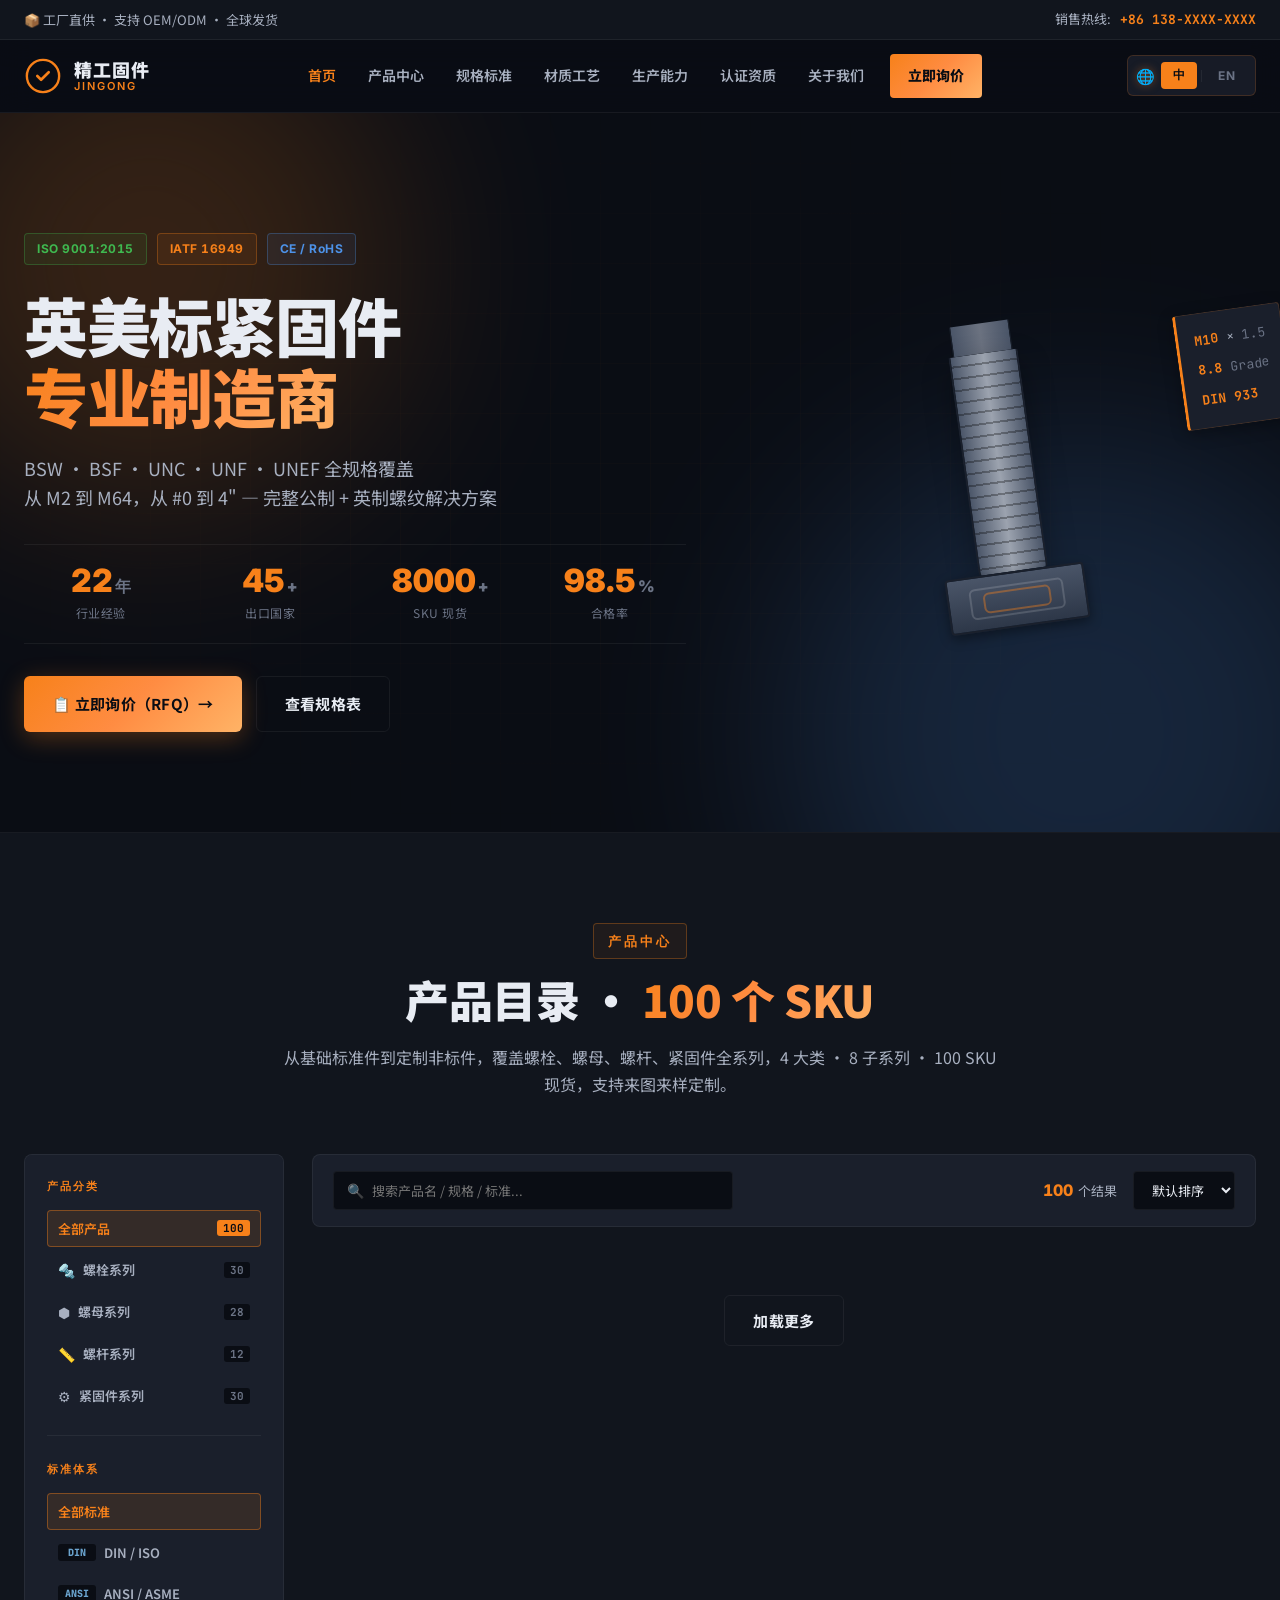
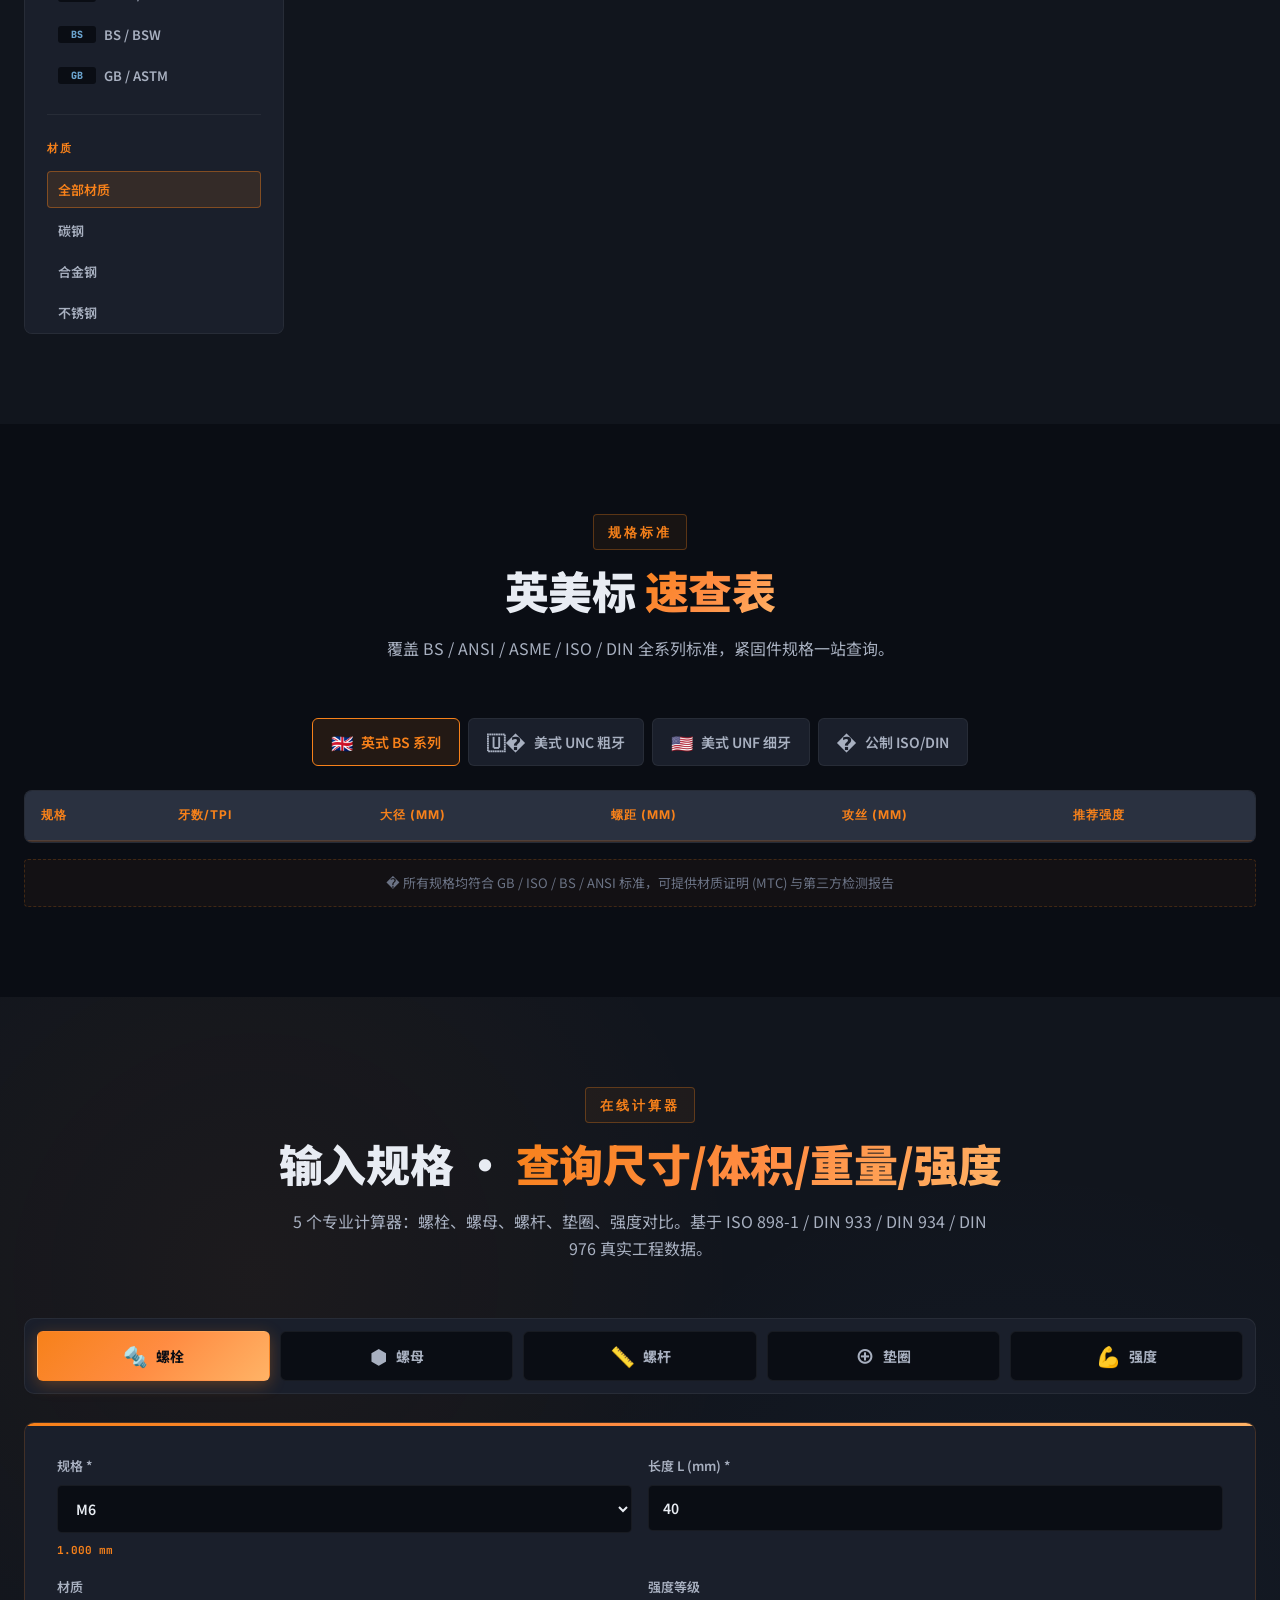
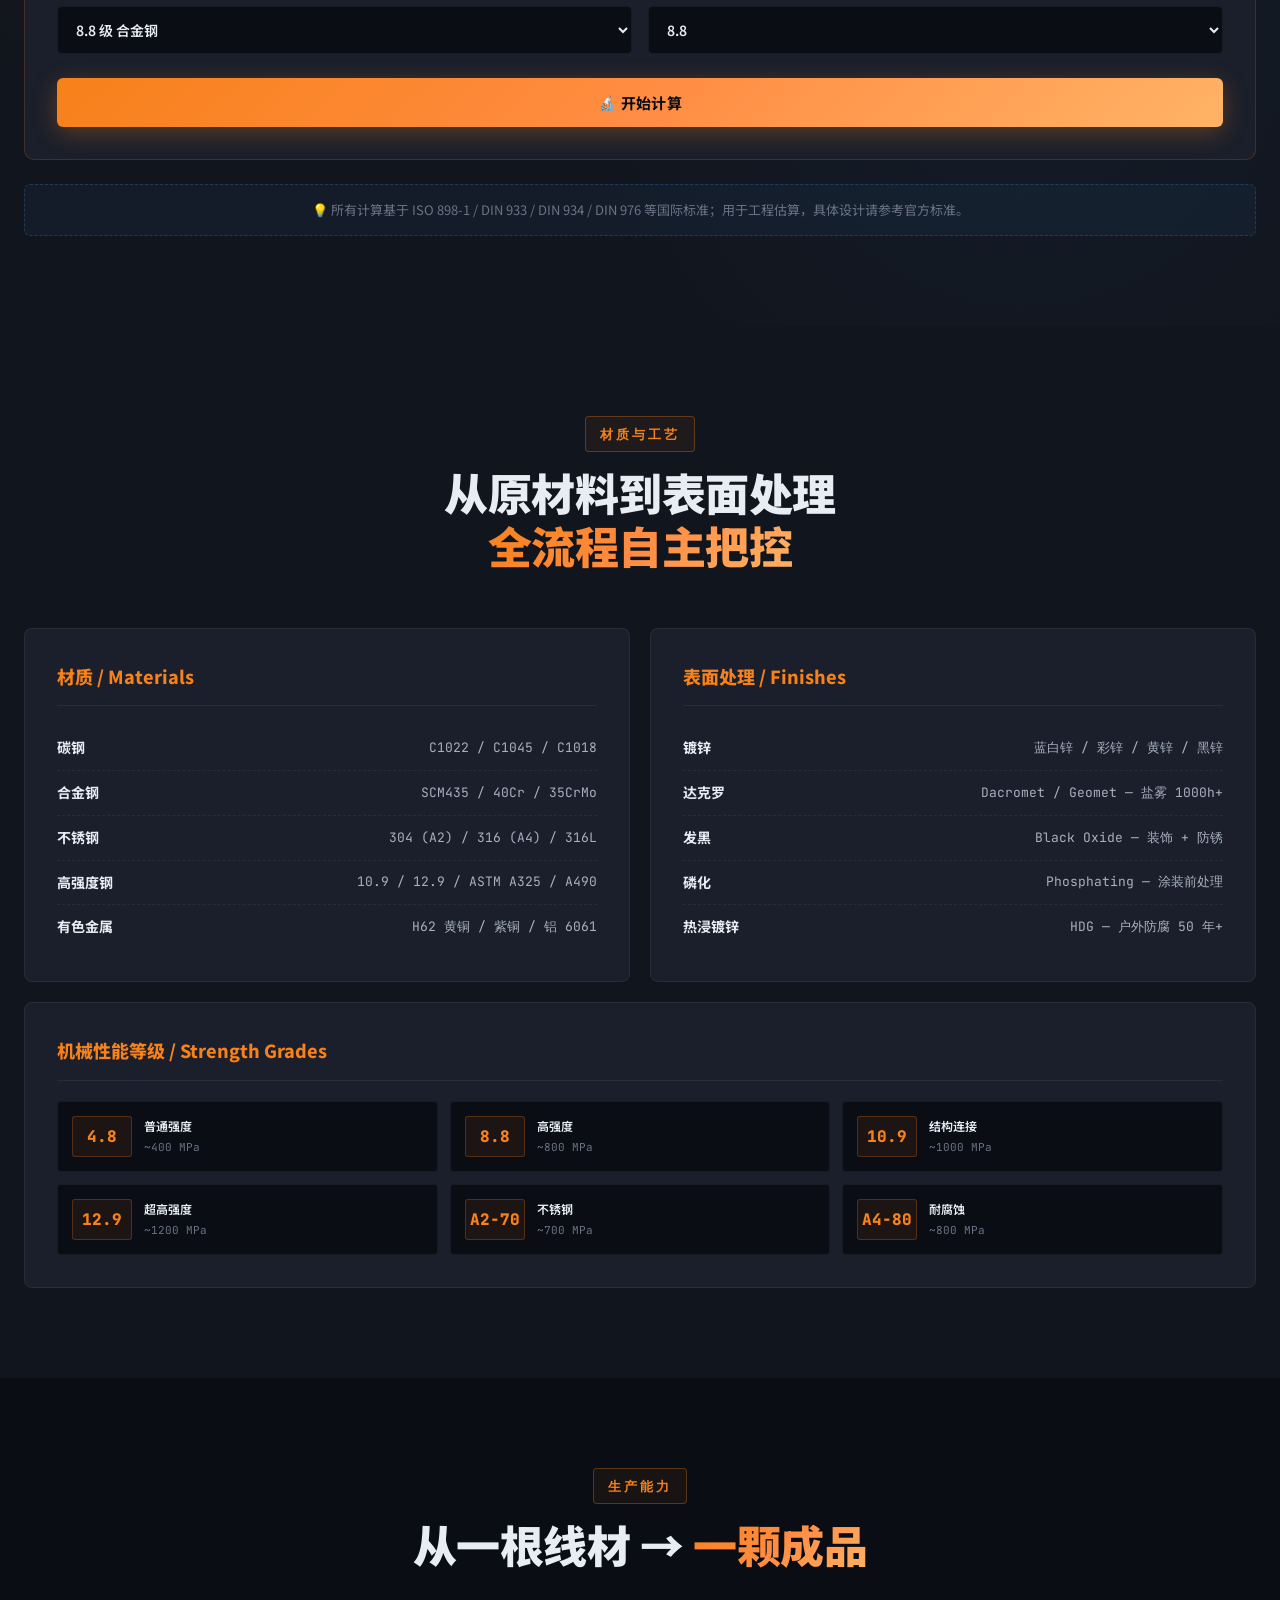
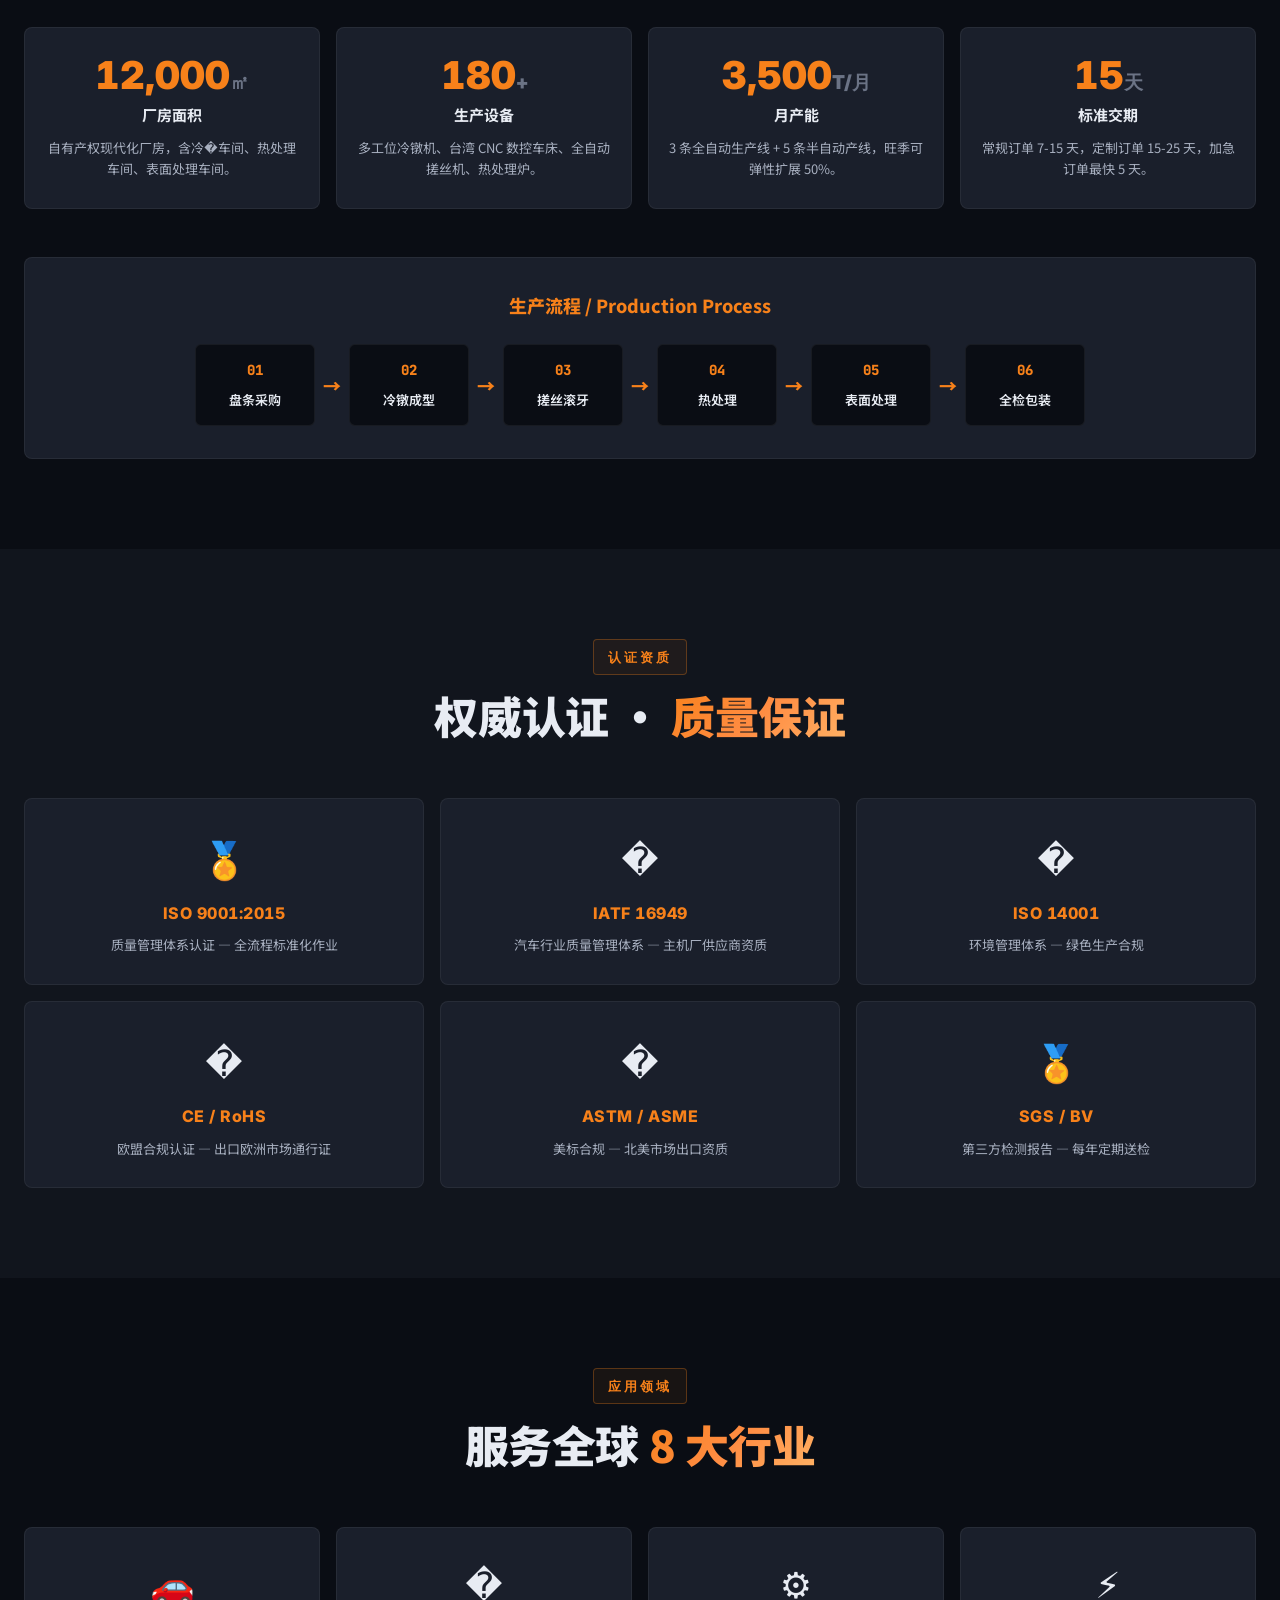
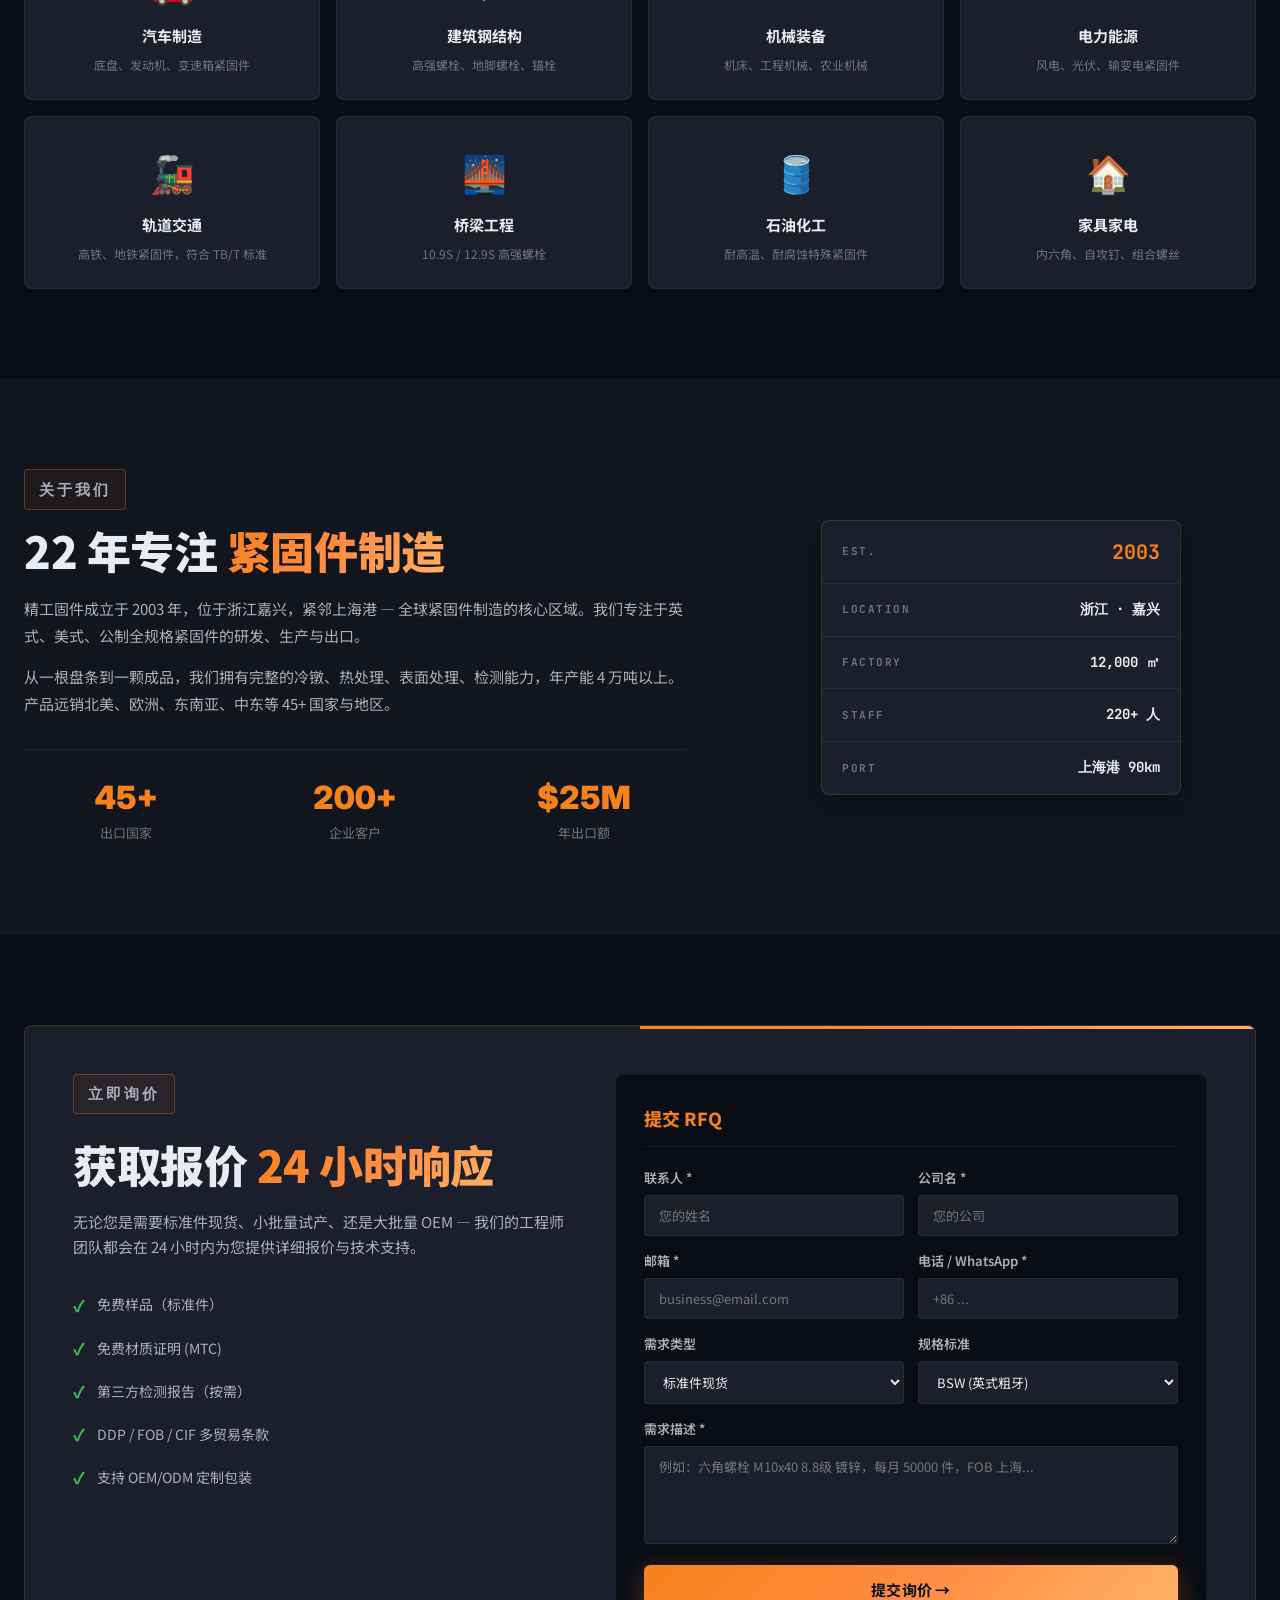
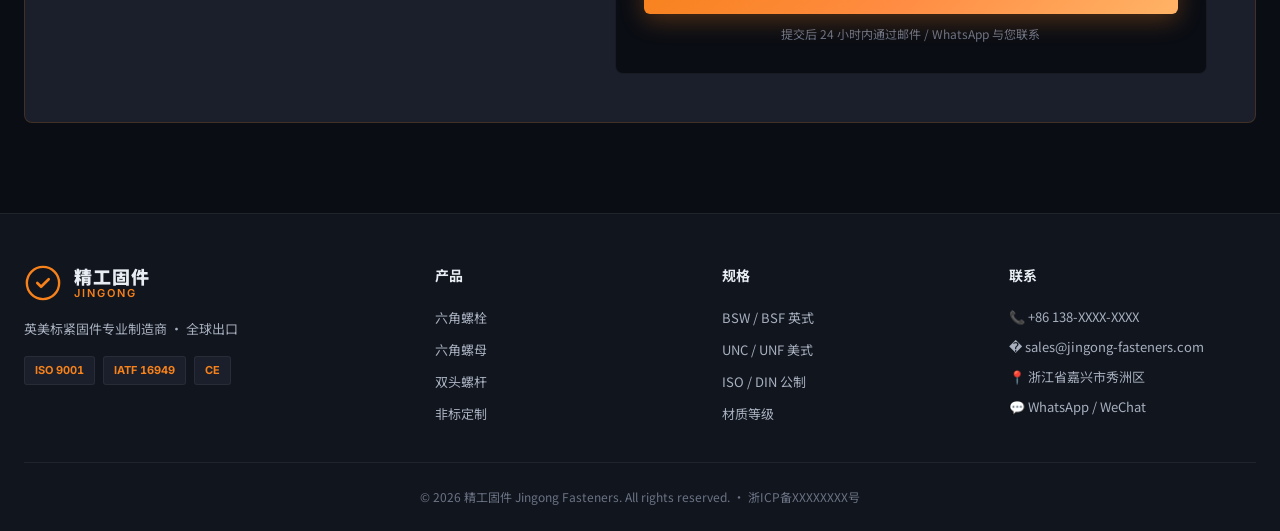
==== commit b411d059: "v3.5: 英文翻译修复 - 增强 t() 参数 + 翻译 select 选项 + mat/surface/筛选/按钮/地址翻译" ====
--- a/index.html
+++ b/index.html
@@ -31,7 +31,7 @@
                     <path d="M14 20l4 4 8-8" stroke="currentColor" stroke-width="2.8" stroke-linecap="round" stroke-linejoin="round"/>
                 </svg>
                 <span class="logo-text">
-                    <span class="logo-cn">精工固件</span>
+                    <span class="logo-cn" data-i18n="brand.cn">精工固件</span>
                     <span class="logo-en">Jingong</span>
                 </span>
             </a>
@@ -317,16 +317,16 @@
                     <div class="calc-form-row">
                         <div class="calc-field">
                             <label data-i18n="calc.field.material">材质</label>
-                            <select id="boltMat">
-                                <option value="8.8" selected>8.8 级 合金钢</option>
-                                <option value="10.9">10.9 级 合金钢</option>
-                                <option value="12.9">12.9 级 合金钢</option>
-                                <option value="4.8">4.8 级 碳钢</option>
-                                <option value="b7">B7 合金钢</option>
-                                <option value="a2">A2-70 不锈钢</option>
-                                <option value="a4">A4-80 不锈钢</option>
-                                <option value="c1022">C1022 碳钢</option>
-                                <option value="brass">H62 黄铜</option>
+                            <select id="boltMat" data-i18n-options="calc.materials">
+                                <option value="8.8" data-i18n-opt="8.8" selected>8.8 级 合金钢</option>
+                                <option value="10.9" data-i18n-opt="10.9">10.9 级 合金钢</option>
+                                <option value="12.9" data-i18n-opt="12.9">12.9 级 合金钢</option>
+                                <option value="4.8" data-i18n-opt="4.8">4.8 级 碳钢</option>
+                                <option value="b7" data-i18n-opt="b7">B7 合金钢</option>
+                                <option value="a2" data-i18n-opt="a2">A2-70 不锈钢</option>
+                                <option value="a4" data-i18n-opt="a4">A4-80 不锈钢</option>
+                                <option value="c1022" data-i18n-opt="c1022">C1022 碳钢</option>
+                                <option value="brass" data-i18n-opt="brass">H62 黄铜</option>
                             </select>
                         </div>
                         <div class="calc-field">
@@ -366,12 +366,12 @@
                         </div>
                         <div class="calc-field">
                             <label data-i18n="calc.field.material">材质</label>
-                            <select id="nutMat">
-                                <option value="8.8" selected>8 级 碳钢</option>
-                                <option value="10.9">10 级 合金钢</option>
-                                <option value="a2">A2-70 不锈钢</option>
-                                <option value="a4">A4-80 不锈钢</option>
-                                <option value="brass">H62 黄铜</option>
+                            <select id="nutMat" data-i18n-options="calc.materials">
+                                <option value="8.8" data-i18n-opt="8.8" selected>8 级 碳钢</option>
+                                <option value="10.9" data-i18n-opt="10.9">10 级 合金钢</option>
+                                <option value="a2" data-i18n-opt="a2">A2-70 不锈钢</option>
+                                <option value="a4" data-i18n-opt="a4">A4-80 不锈钢</option>
+                                <option value="brass" data-i18n-opt="brass">H62 黄铜</option>
                             </select>
                         </div>
                     </div>
@@ -398,13 +398,13 @@
                     <div class="calc-form-row">
                         <div class="calc-field">
                             <label data-i18n="calc.field.material">材质</label>
-                            <select id="rodMat">
-                                <option value="4.8">4.8 级 碳钢</option>
-                                <option value="8.8" selected>8.8 级 合金钢</option>
-                                <option value="10.9">10.9 级 合金钢</option>
-                                <option value="b7">B7 合金钢</option>
-                                <option value="a2">A2-70 不锈钢</option>
-                                <option value="a4">A4-80 不锈钢</option>
+                            <select id="rodMat" data-i18n-options="calc.materials">
+                                <option value="4.8" data-i18n-opt="4.8">4.8 级 碳钢</option>
+                                <option value="8.8" data-i18n-opt="8.8" selected>8.8 级 合金钢</option>
+                                <option value="10.9" data-i18n-opt="10.9">10.9 级 合金钢</option>
+                                <option value="b7" data-i18n-opt="b7">B7 合金钢</option>
+                                <option value="a2" data-i18n-opt="a2">A2-70 不锈钢</option>
+                                <option value="a4" data-i18n-opt="a4">A4-80 不锈钢</option>
                             </select>
                         </div>
                         <div class="calc-field" style="visibility:hidden"></div>
@@ -434,11 +434,11 @@
                         </div>
                         <div class="calc-field">
                             <label data-i18n="calc.field.material">材质</label>
-                            <select id="washerMat">
-                                <option value="c1022" selected>140HV 碳钢</option>
-                                <option value="a2">A2 不锈钢</option>
-                                <option value="a4">A4 不锈钢</option>
-                                <option value="brass">H62 黄铜</option>
+                            <select id="washerMat" data-i18n-options="calc.materials">
+                                <option value="c1022" data-i18n-opt="c1022" selected>140HV 碳钢</option>
+                                <option value="a2" data-i18n-opt="a2">A2 不锈钢</option>
+                                <option value="a4" data-i18n-opt="a4">A4 不锈钢</option>
+                                <option value="brass" data-i18n-opt="brass">H62 黄铜</option>
                             </select>
                         </div>
                     </div>
@@ -576,7 +576,7 @@
                     <p data-i18n="cap.machine.d">多工位冷镦机、台湾 CNC 数控车床、全自动搓丝机、热处理炉。</p>
                 </div>
                 <div class="cap-card">
-                    <div class="cap-num">3,500<span class="cap-unit">T/月</span></div>
+                    <div class="cap-num">3,500<span class="cap-unit" data-i18n="cap.unit">T/月</span></div>
                     <h3 data-i18n="cap.output.t">月产能</h3>
                     <p data-i18n="cap.output.d">3 条全自动生产线 + 5 条半自动产线，旺季可弹性扩展 50%。</p>
                 </div>
@@ -827,7 +827,7 @@
                             <path d="M14 20l4 4 8-8" stroke="currentColor" stroke-width="2.8" stroke-linecap="round" stroke-linejoin="round"/>
                         </svg>
                         <span class="logo-text">
-                            <span class="logo-cn">精工固件</span>
+                            <span class="logo-cn" data-i18n="brand.cn">精工固件</span>
                             <span class="logo-en">Jingong</span>
                         </span>
                     </a>
@@ -856,7 +856,7 @@
                     <h4 data-i18n="footer.col3.t">联系</h4>
                     <p class="footer-line">📞 +86 138-XXXX-XXXX</p>
                     <p class="footer-line">�️ sales@jingong-fasteners.com</p>
-                    <p class="footer-line">📍 浙江省嘉兴市秀洲区</p>
+                    <p class="footer-line" data-i18n="footer.address">📍 浙江省嘉兴市秀洲区</p>
                     <p class="footer-line">💬 WhatsApp / WeChat</p>
                 </div>
             </div>
--- a/css/style.css
+++ b/css/style.css
@@ -2276,10 +2276,22 @@
 
 /* ===== 响应式 ===== */
 @media (max-width: 968px) {
-    :root { --section-pad: 60px; }
-
+    :root { --section-pad: 50px; }
+
+    /* 容器边距优化 */
+    .container { padding: 0 16px; }
+
+    /* Topbar 简化 */
     .topbar-meta { display: none; }
 
+    /* Logo 缩小 */
+    .logo-mark { width: 32px; height: 32px; }
+    .logo-cn { font-size: 16px; }
+    .logo-en { font-size: 10px; letter-spacing: 1.5px; }
+
+    /* Nav 汉堡菜单 */
+    .navbar { padding: 12px 0; }
+    .nav-container { gap: 12px; }
     .nav-menu {
         position: fixed;
         top: 0;
@@ -2288,64 +2300,200 @@
         height: 100vh;
         background: var(--bg-dark);
         flex-direction: column;
-        padding: 80px 24px 30px;
+        padding: 90px 24px 30px;
         align-items: stretch;
         gap: 0;
         border-left: 1px solid var(--border-light);
         transition: right 0.3s;
         overflow-y: auto;
+        z-index: 99;
+        box-shadow: -8px 0 30px rgba(0,0,0,0.5);
     }
-
     .nav-menu.open { right: 0; }
-
     .nav-link {
         padding: 14px 16px;
         border-bottom: 1px solid var(--border-light);
         border-radius: 0;
+        font-size: 15px;
     }
-
     .nav-cta {
         margin-left: 0;
         margin-top: 16px;
         text-align: center;
+        padding: 12px 18px;
     }
-
-    .nav-right { margin-left: auto; gap: 14px; }
-
+    .nav-right { margin-left: auto; gap: 10px; }
     .lang-switch { padding: 5px 6px; gap: 2px; }
     .lang-btn { padding: 6px 10px; font-size: 11px; }
     .lang-globe { font-size: 14px; }
-
-    .menu-toggle { display: flex; }
-
+    .menu-toggle {
+        display: flex;
+        background: rgba(26, 31, 43, 0.85);
+        border: 1px solid var(--border);
+        border-radius: 6px;
+    }
+
+    /* Hero 大幅压缩 */
+    .hero {
+        min-height: auto;
+        padding: 40px 0 30px;
+    }
     .hero-grid {
         grid-template-columns: 1fr;
-        gap: 40px;
+        gap: 24px;
     }
-
-    .hero-stats { grid-template-columns: repeat(2, 1fr); }
-
-    .hero-visual { order: -1; }
-    .bolt-art { transform: rotate(0deg) scale(0.7); margin: 0 auto; }
+    .hero-badges { margin-bottom: 16px; }
+    .badge { padding: 4px 10px; font-size: 11px; }
+    .hero-title { font-size: clamp(28px, 8vw, 40px); margin-bottom: 14px; }
+    .hero-subtitle { font-size: 14px; margin-bottom: 20px; line-height: 1.6; }
+    .hero-stats {
+        grid-template-columns: repeat(2, 1fr);
+        gap: 12px;
+        margin-bottom: 24px;
+        padding: 16px 0;
+    }
+    .stat-number { font-size: 24px; }
+    .stat-label { font-size: 11px; }
+    .hero-buttons { gap: 10px; }
+    .hero-buttons .btn { padding: 12px 18px; font-size: 14px; }
+    .hero-visual { order: -1; display: none; }
+    .bolt-art { transform: rotate(0deg) scale(0.6); margin: 0 auto; }
     .bolt-specs { display: none; }
 
+    /* Section 标题 */
+    .section-title { font-size: 24px; }
+    .section-subtitle { font-size: 14px; }
+
+    /* 产品网格 → 单列布局 */
     .product-line-grid { grid-template-columns: 1fr; }
+    .product-grid {
+        grid-template-columns: repeat(auto-fill, minmax(150px, 1fr));
+        gap: 10px;
+    }
+    .product-card { padding: 10px; }
+    .pc-image { height: 110px; }
+    .pc-icon { font-size: 32px; }
+    .pc-name { font-size: 13px; min-height: 36px; }
+    .pc-info { display: none; }
+    .pc-action { padding-top: 8px; }
+    .pc-btn { padding: 7px 10px; font-size: 11px; }
+
+    /* 计算器面板 */
+    .calc-tabs {
+        overflow-x: auto;
+        scrollbar-width: thin;
+        -webkit-overflow-scrolling: touch;
+    }
+    .calc-tab {
+        min-width: 110px;
+        font-size: 13px;
+        padding: 12px 14px;
+        flex-shrink: 0;
+    }
+    .calc-panel { padding: 20px 16px; }
+    .calc-form-row { grid-template-columns: 1fr; gap: 14px; }
+    .calc-btn { width: 100%; padding: 14px; font-size: 14px; }
+
+    /* 规格表 */
     .mat-grid { grid-template-columns: 1fr; }
     .mat-strength { grid-column: span 1; }
-    .grade-table { grid-template-columns: repeat(2, 1fr); }
-    .cap-grid { grid-template-columns: repeat(2, 1fr); }
-    .cert-grid { grid-template-columns: repeat(2, 1fr); }
-    .industry-grid { grid-template-columns: repeat(2, 1fr); }
-    .about-container { grid-template-columns: 1fr; }
-    .rfq-card { grid-template-columns: 1fr; padding: 32px; gap: 32px; }
-    .footer-grid { grid-template-columns: 1fr 1fr; }
+    .grade-table { grid-template-columns: repeat(2, 1fr); gap: 10px; }
+    .cap-grid { grid-template-columns: repeat(2, 1fr); gap: 12px; }
+    .cert-grid { grid-template-columns: repeat(2, 1fr); gap: 12px; }
+    .industry-grid { grid-template-columns: 1fr 1fr; gap: 10px; }
+    .about-container { grid-template-columns: 1fr; gap: 24px; }
+
+    /* RFQ 卡片 */
+    .rfq-card { grid-template-columns: 1fr; padding: 24px; gap: 24px; }
+    .rfq-card .form-row { grid-template-columns: 1fr; }
+
+    /* Footer */
+    .footer-grid { grid-template-columns: 1fr 1fr; gap: 24px; }
 }
 
 @media (max-width: 640px) {
-    .hero-buttons { flex-direction: column; width: 100%; }
-    .hero-buttons .btn { width: 100%; }
-    .hero-stats { grid-template-columns: 1fr 1fr; }
-    .form-row { grid-template-columns: 1fr; }
-    .footer-grid { grid-template-columns: 1fr; }
-    .rfq-card { padding: 24px; }
-}
+    :root { --section-pad: 40px; }
+
+    .container { padding: 0 14px; }
+
+    /* Logo 更小 */
+    .logo-cn { font-size: 14px; }
+    .logo-en { display: none; }
+
+    /* Hero */
+    .hero { padding: 30px 0 24px; }
+    .hero-title { font-size: 26px; line-height: 1.15; }
+    .hero-subtitle { font-size: 13px; line-height: 1.55; margin-bottom: 16px; }
+    .hero-badges { gap: 6px; margin-bottom: 12px; }
+    .badge { padding: 3px 8px; font-size: 10px; }
+    .hero-stats {
+        grid-template-columns: repeat(2, 1fr);
+        gap: 8px;
+        padding: 12px 0;
+        margin-bottom: 18px;
+    }
+    .stat-number { font-size: 20px; }
+    .stat-label { font-size: 10px; }
+    .hero-buttons { flex-direction: column; gap: 10px; }
+    .hero-buttons .btn { width: 100%; padding: 13px 16px; font-size: 14px; }
+
+    /* Section 标题 */
+    .section-title { font-size: 22px; }
+    .section-subtitle { font-size: 13px; }
+
+    /* 产品网格 → 单列，更舒适 */
+    .product-grid { grid-template-columns: 1fr; gap: 12px; }
+    .product-card { padding: 14px; }
+    .pc-image { height: 140px; }
+    .pc-name { font-size: 14px; min-height: auto; }
+    .pc-info { display: flex; gap: 8px; }
+    .pc-spec-row { font-size: 12px; }
+    .pc-action { padding-top: 10px; }
+    .pc-btn { padding: 10px 14px; font-size: 12px; }
+
+    /* 工具栏 */
+    .toolbar { flex-direction: column; align-items: stretch; gap: 12px; }
+    .toolbar-search { max-width: none; }
+    .toolbar-info { justify-content: space-between; }
+    .toolbar-sort { width: 100%; }
+
+    /* 计算器 */
+    .calc-tabs { gap: 0; }
+    .calc-tab { min-width: 95px; font-size: 12px; padding: 10px 12px; }
+    .calc-panel { padding: 16px 12px; }
+    .calc-field { padding: 12px 14px; }
+    .calc-field label { font-size: 12px; }
+    .calc-field input, .calc-field select { font-size: 14px; }
+    .calc-btn { padding: 12px; font-size: 13px; }
+    .result-section { padding: 14px; }
+    .result-grid { grid-template-columns: 1fr; gap: 8px; }
+
+    /* 表格规格 */
+    .grade-table { grid-template-columns: 1fr; gap: 8px; }
+    .cap-grid { grid-template-columns: 1fr; gap: 12px; }
+    .cert-grid { grid-template-columns: 1fr; gap: 12px; }
+    .industry-grid { grid-template-columns: 1fr 1fr; gap: 10px; }
+
+    /* RFQ */
+    .rfq-card { padding: 18px 14px; }
+    .rfq-card .form-field { padding: 12px 14px; }
+    .rfq-card .form-field input,
+    .rfq-card .form-field select,
+    .rfq-card .form-field textarea { font-size: 14px; }
+
+    /* Footer */
+    .footer-grid { grid-template-columns: 1fr; gap: 28px; text-align: center; }
+    .footer-col h4::before { left: 50%; transform: translateX(-50%); }
+
+    /* 顶部条 */
+    .topbar { font-size: 11px; }
+    .topbar-left { font-size: 11px; }
+}
+
+@media (max-width: 380px) {
+    /* iPhone SE 等极小屏 */
+    .nav-container { gap: 8px; }
+    .lang-btn { padding: 4px 8px; font-size: 10px; }
+    .hero-title { font-size: 22px; }
+    .stat-number { font-size: 18px; }
+}
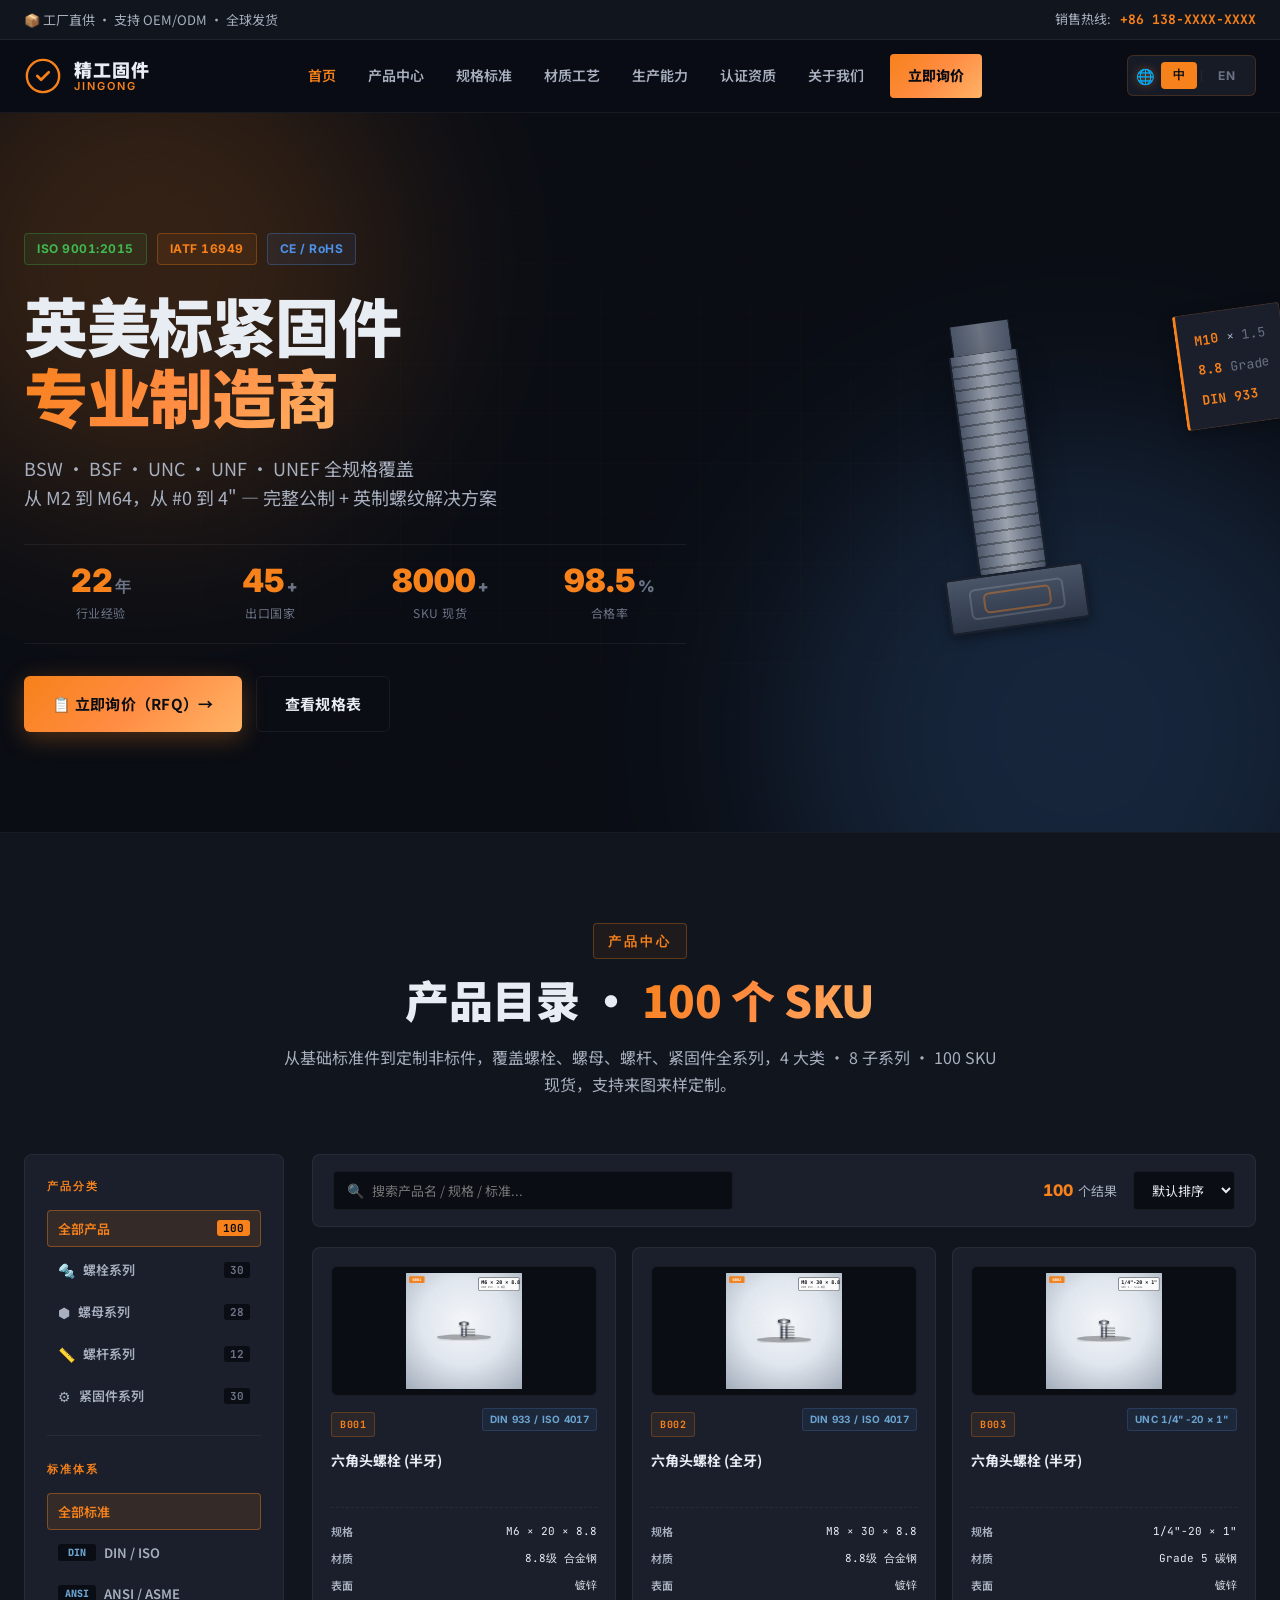
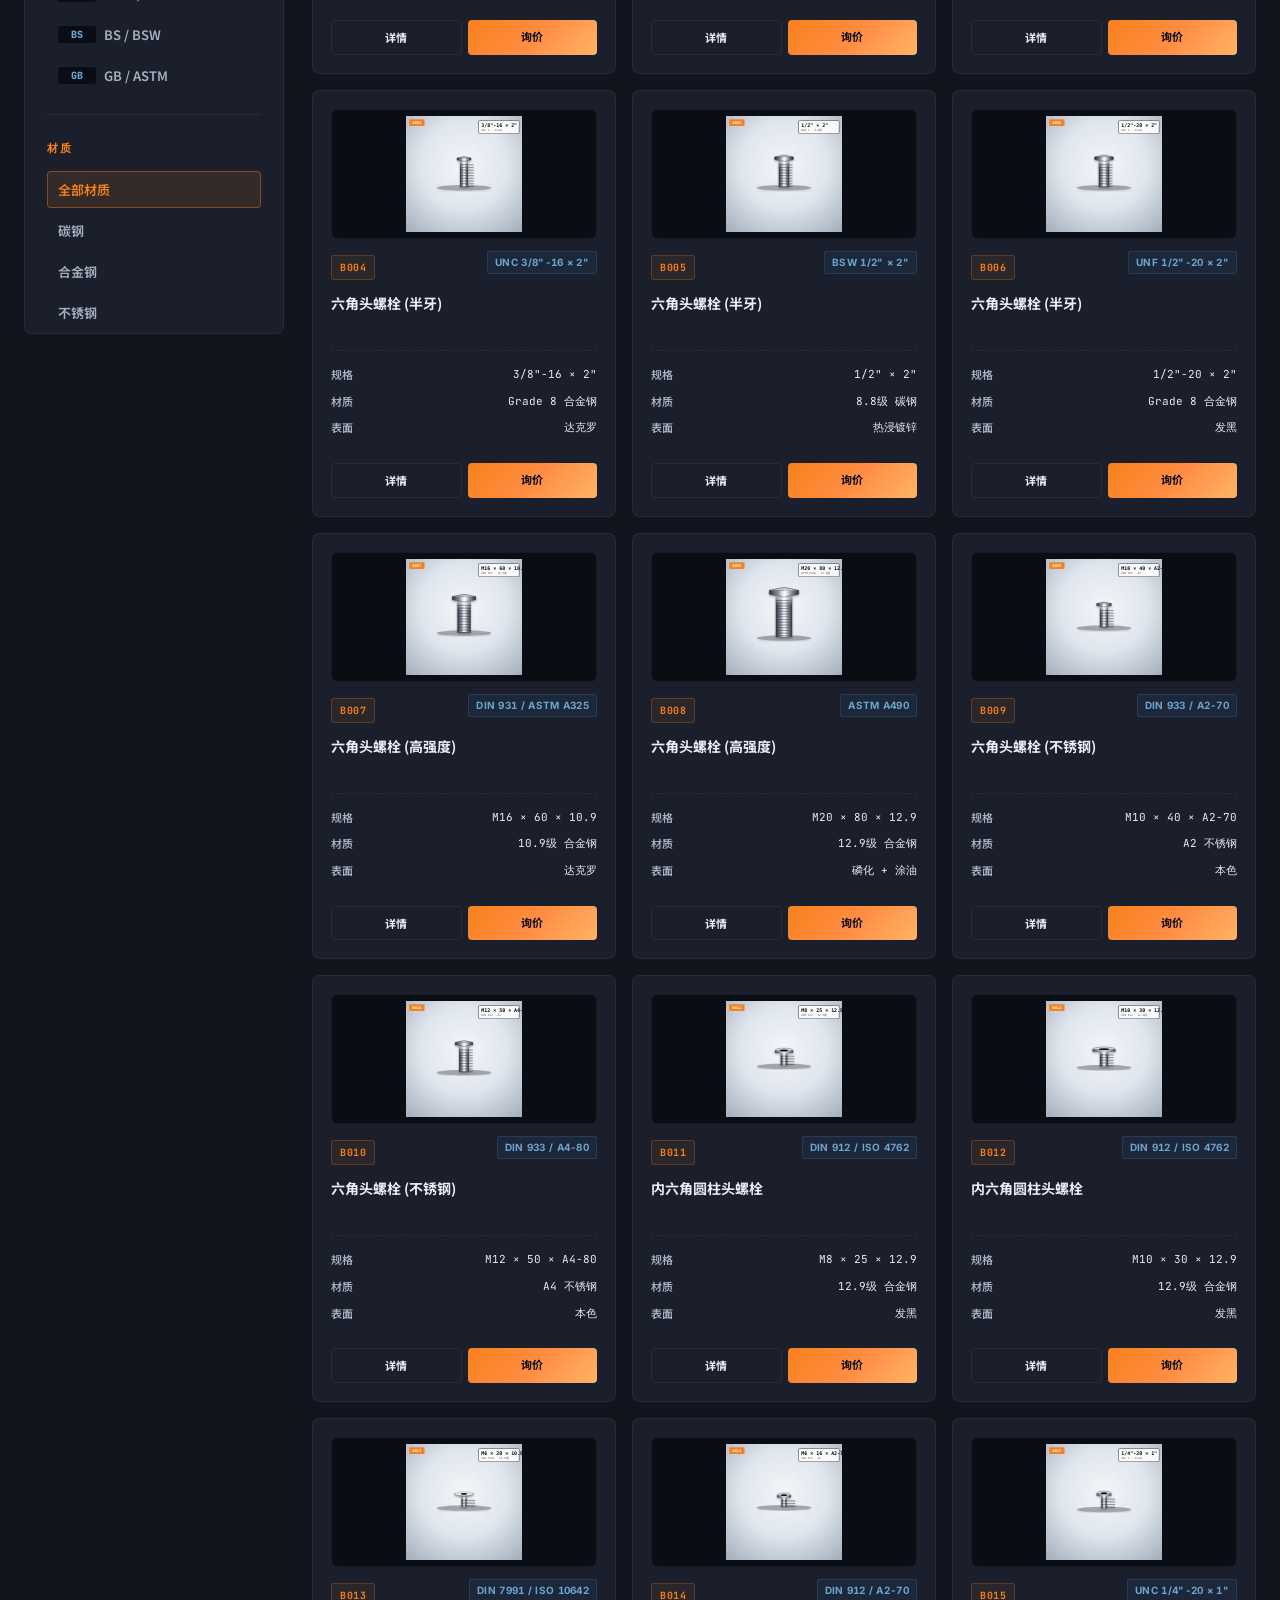
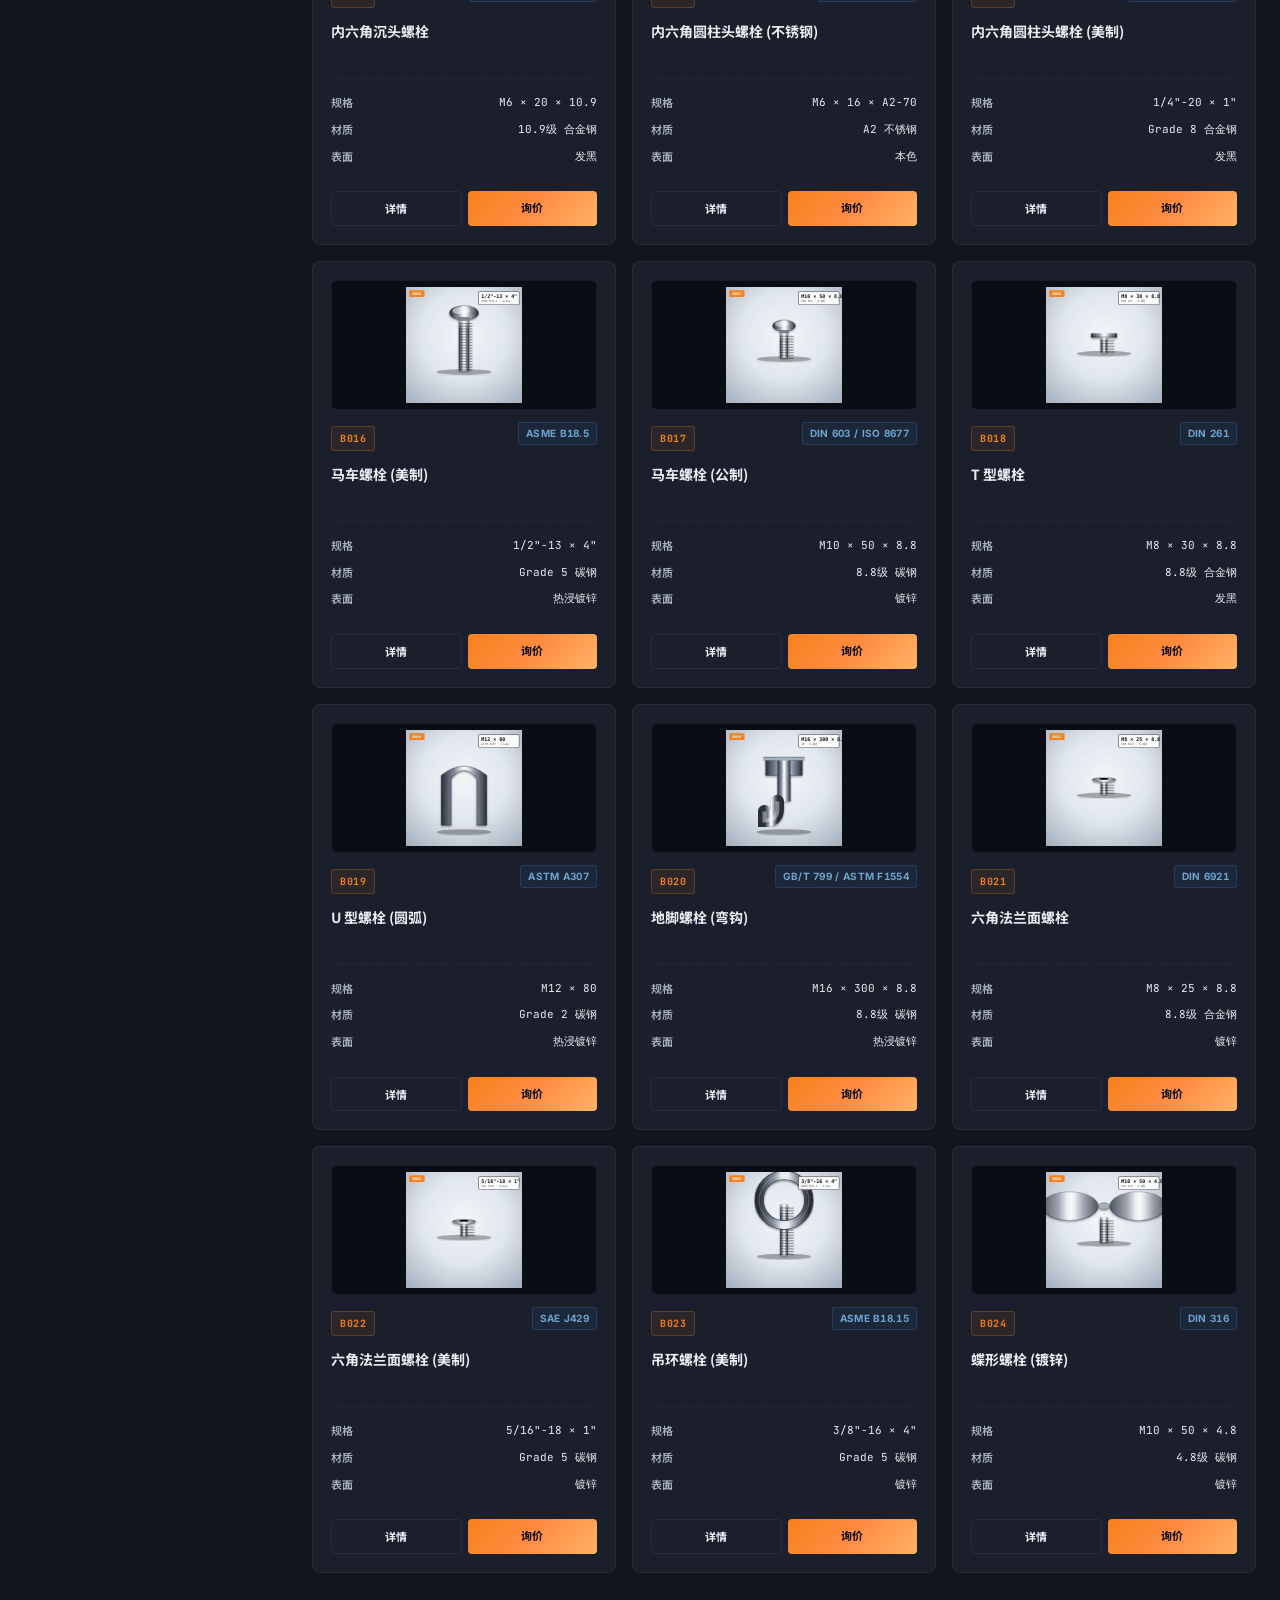
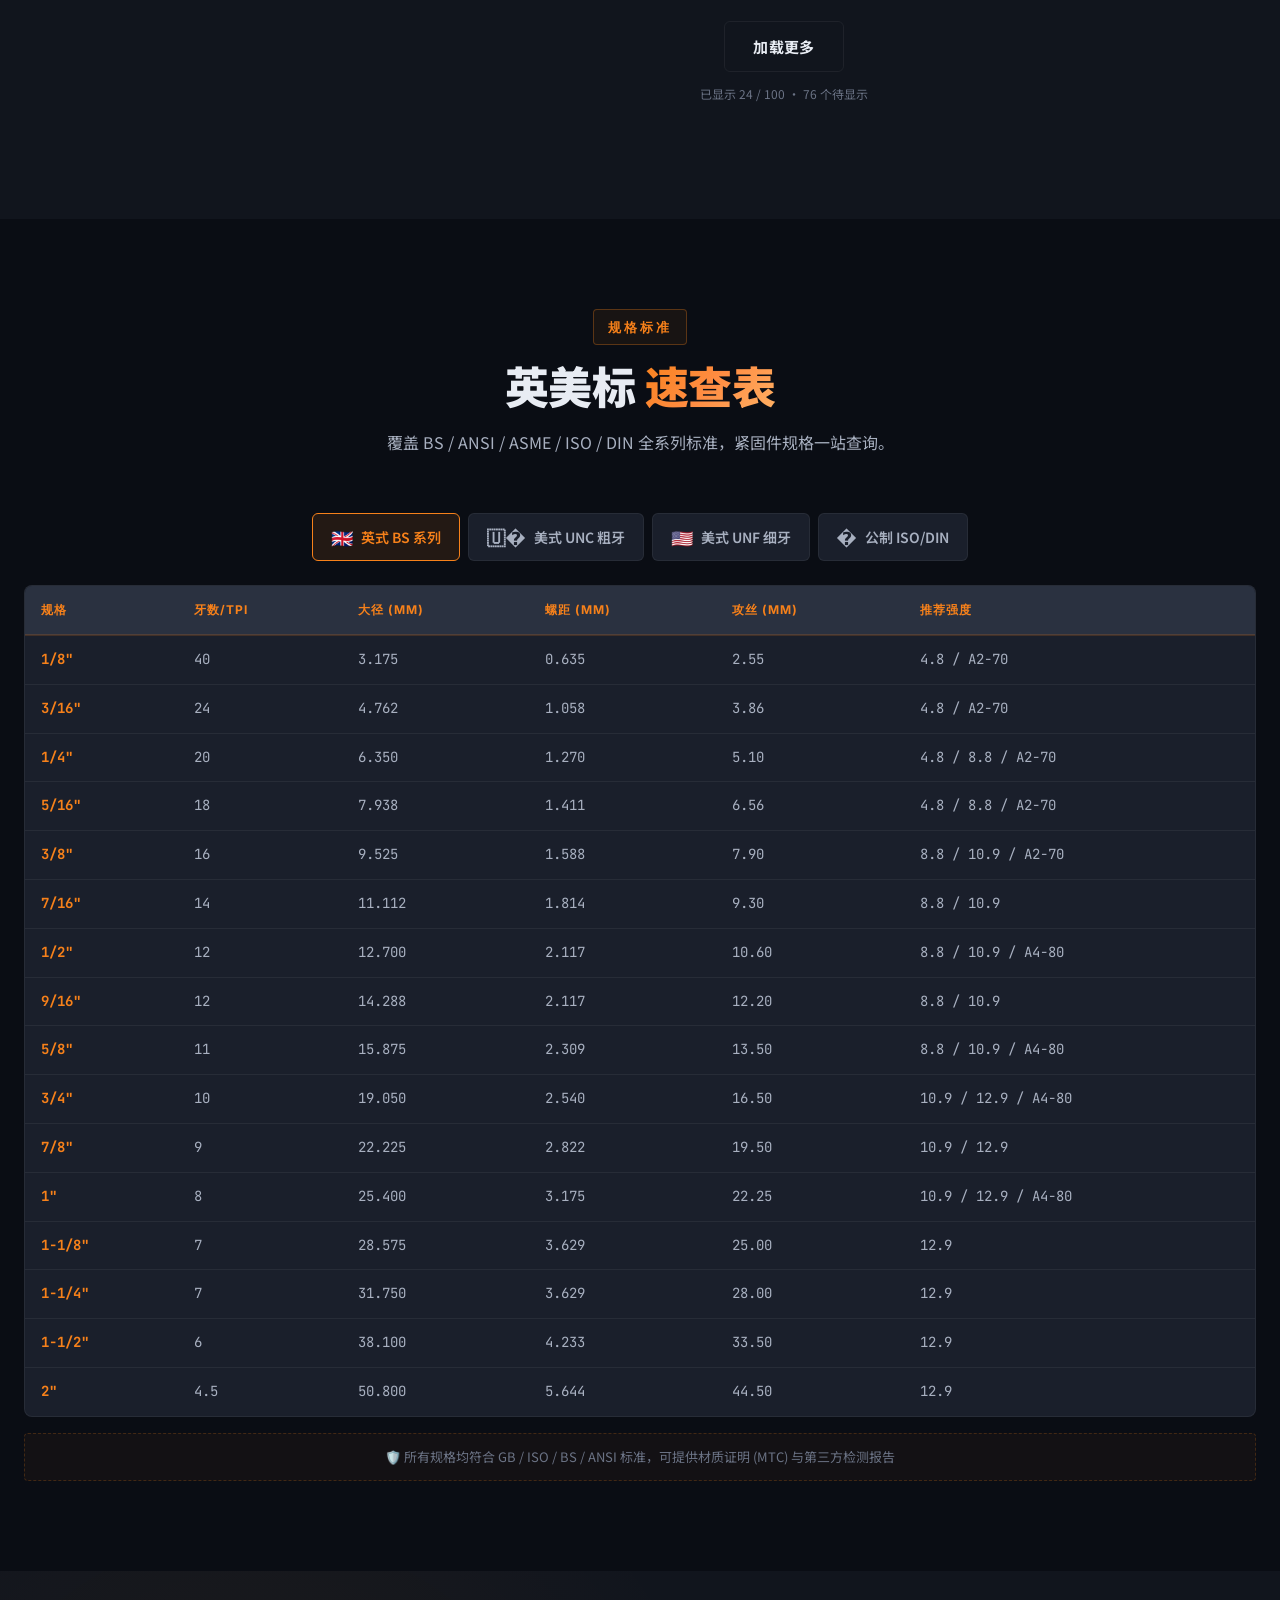
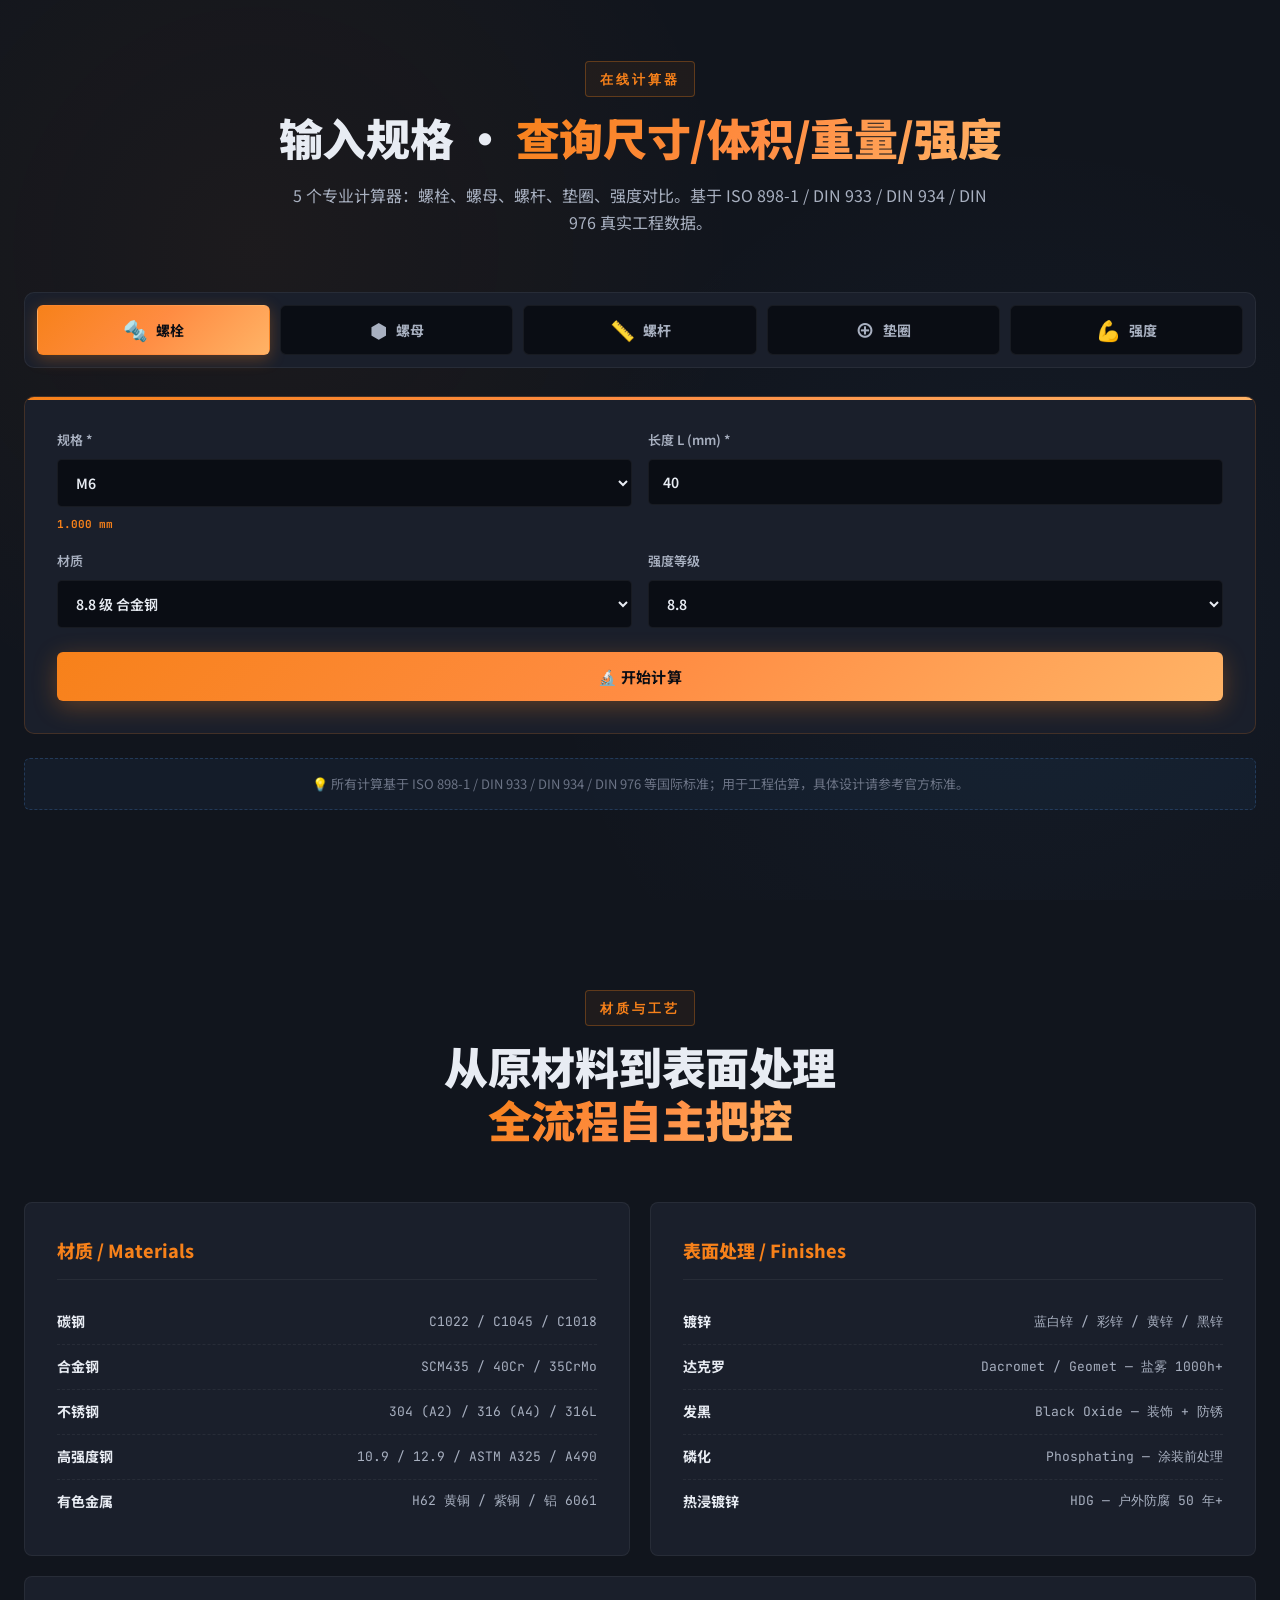
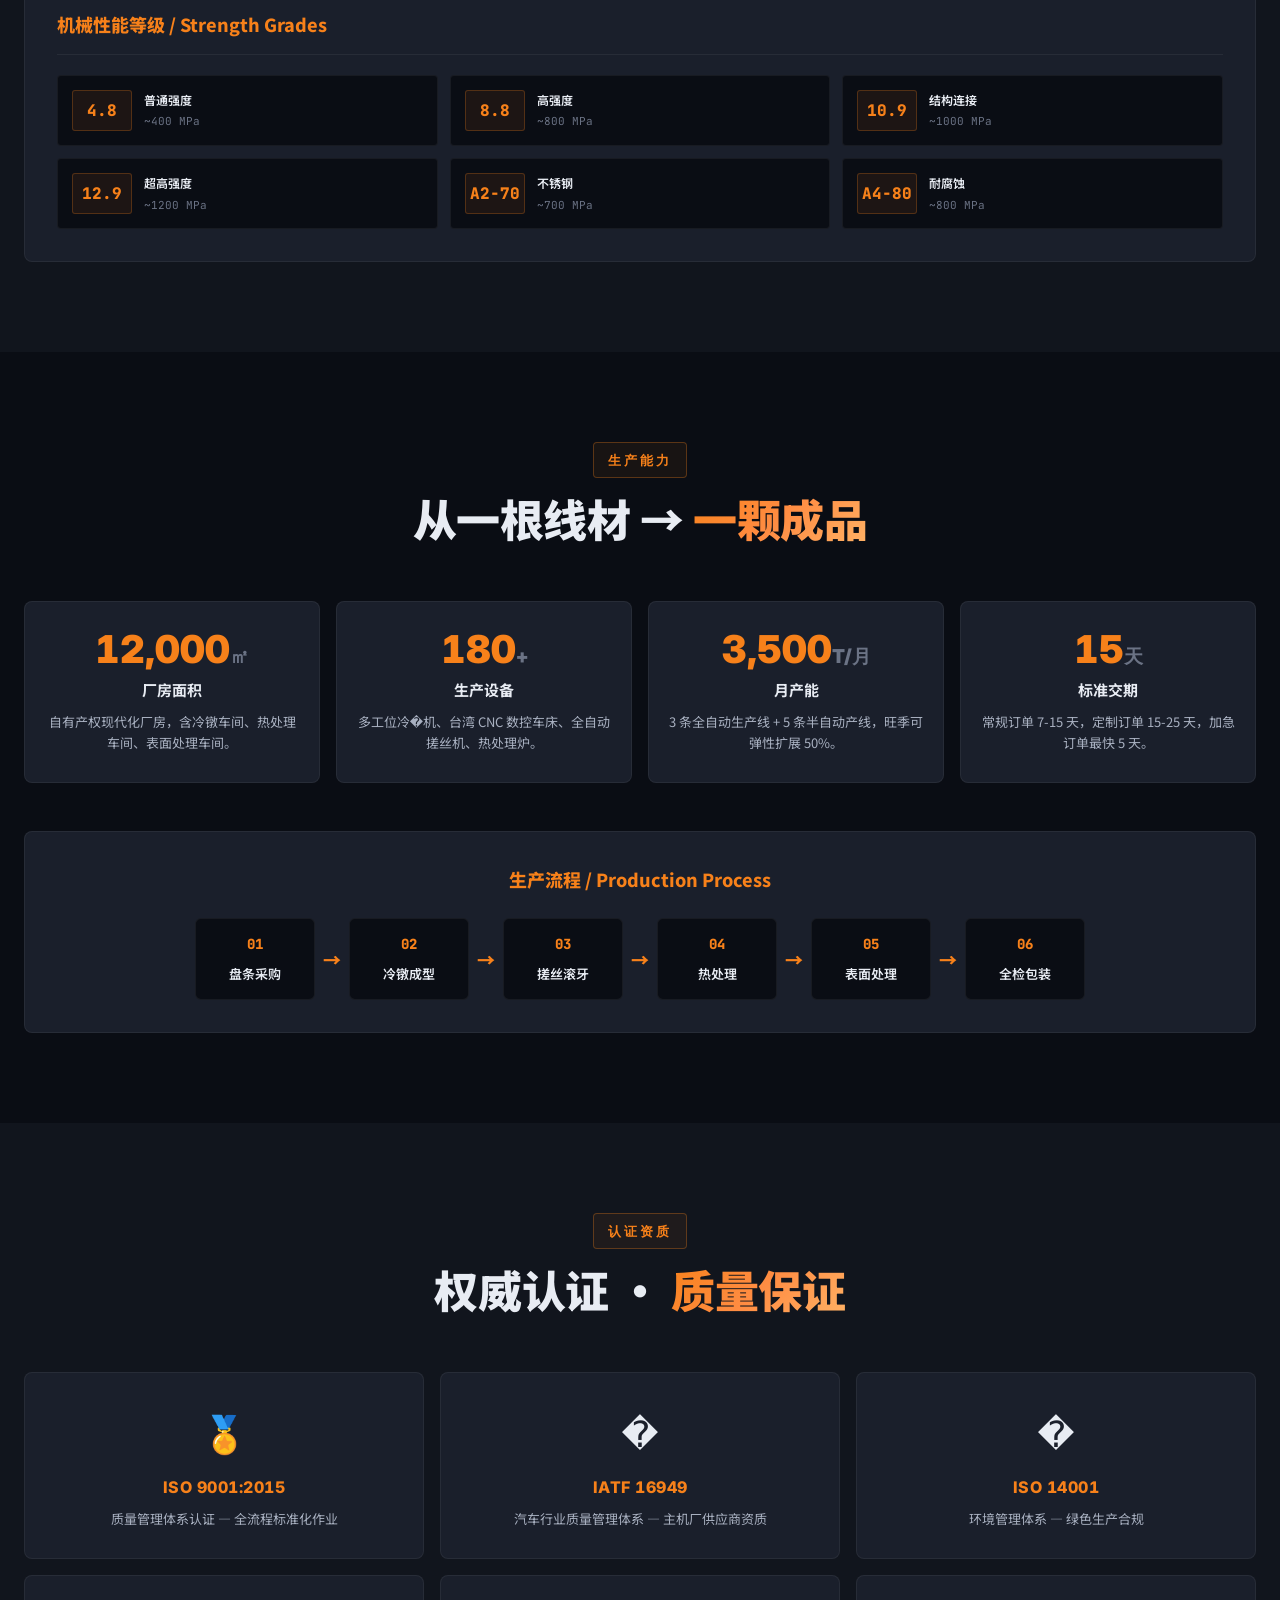
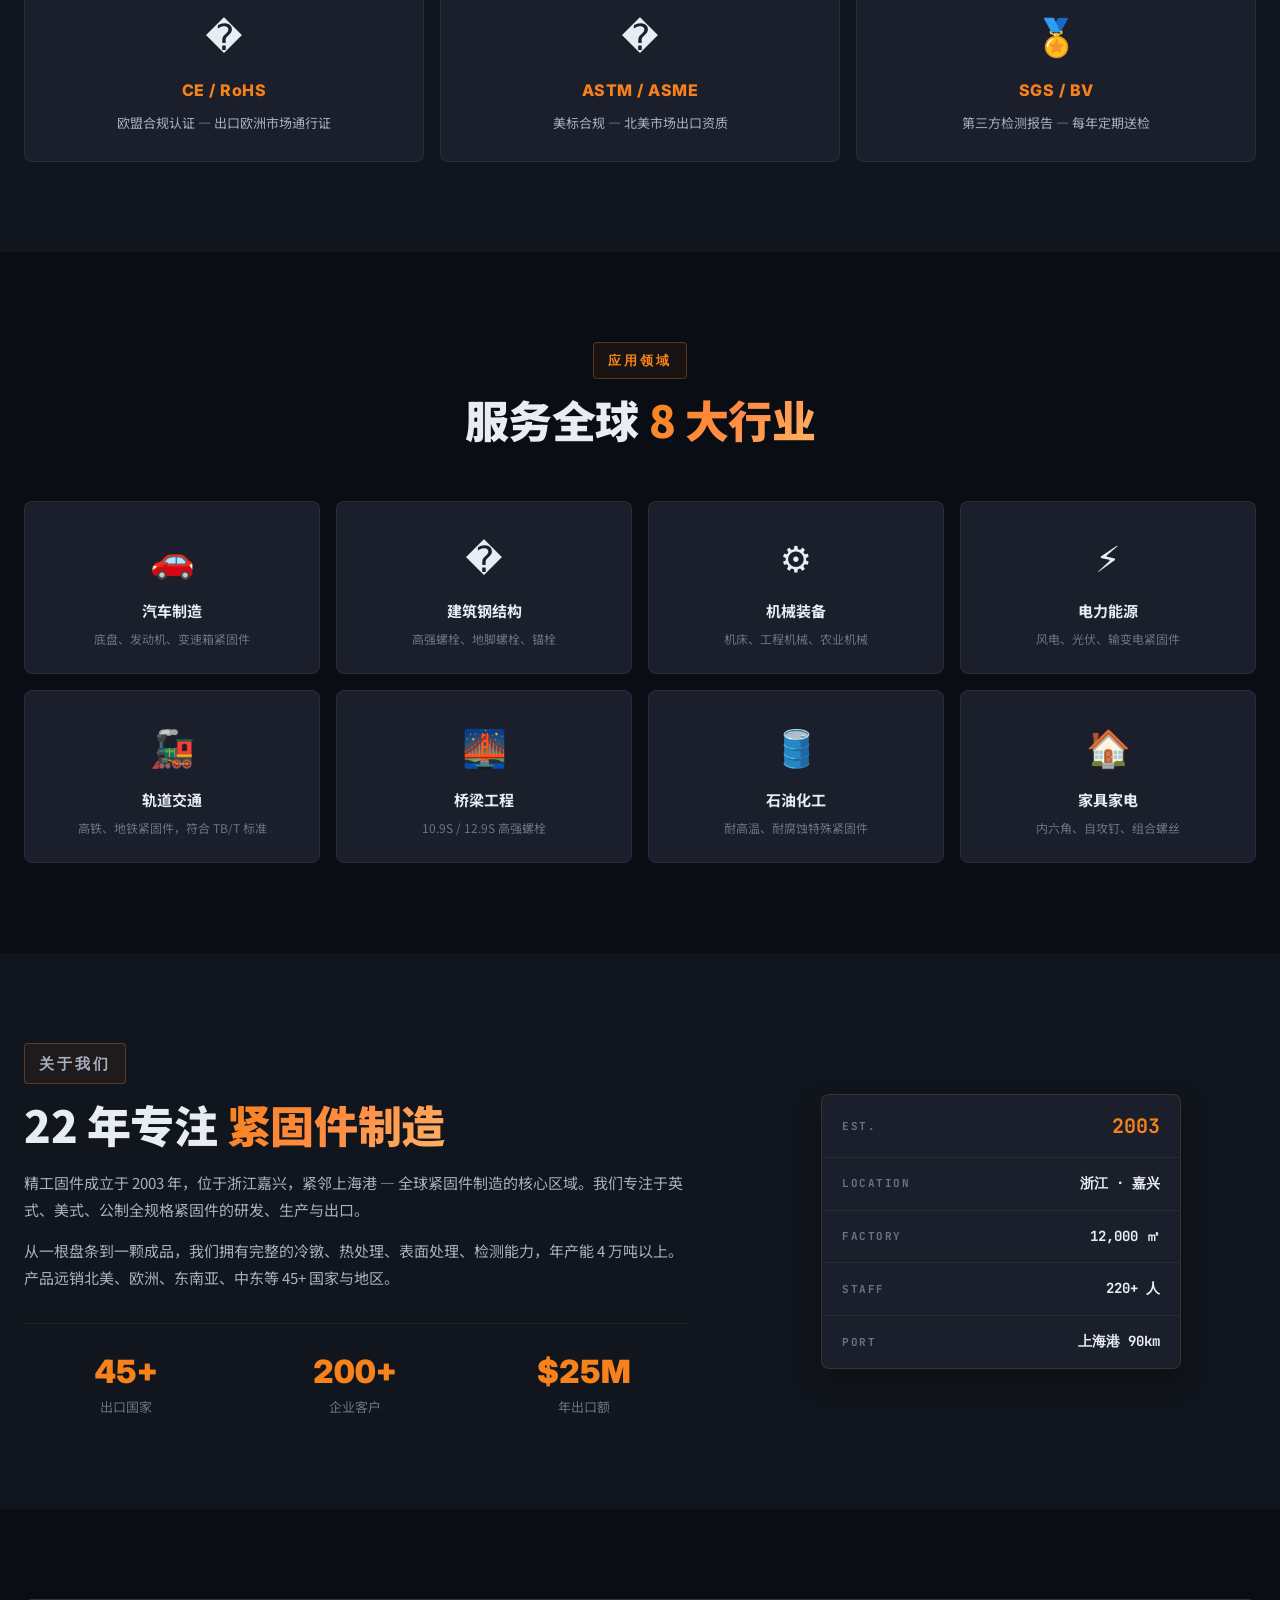
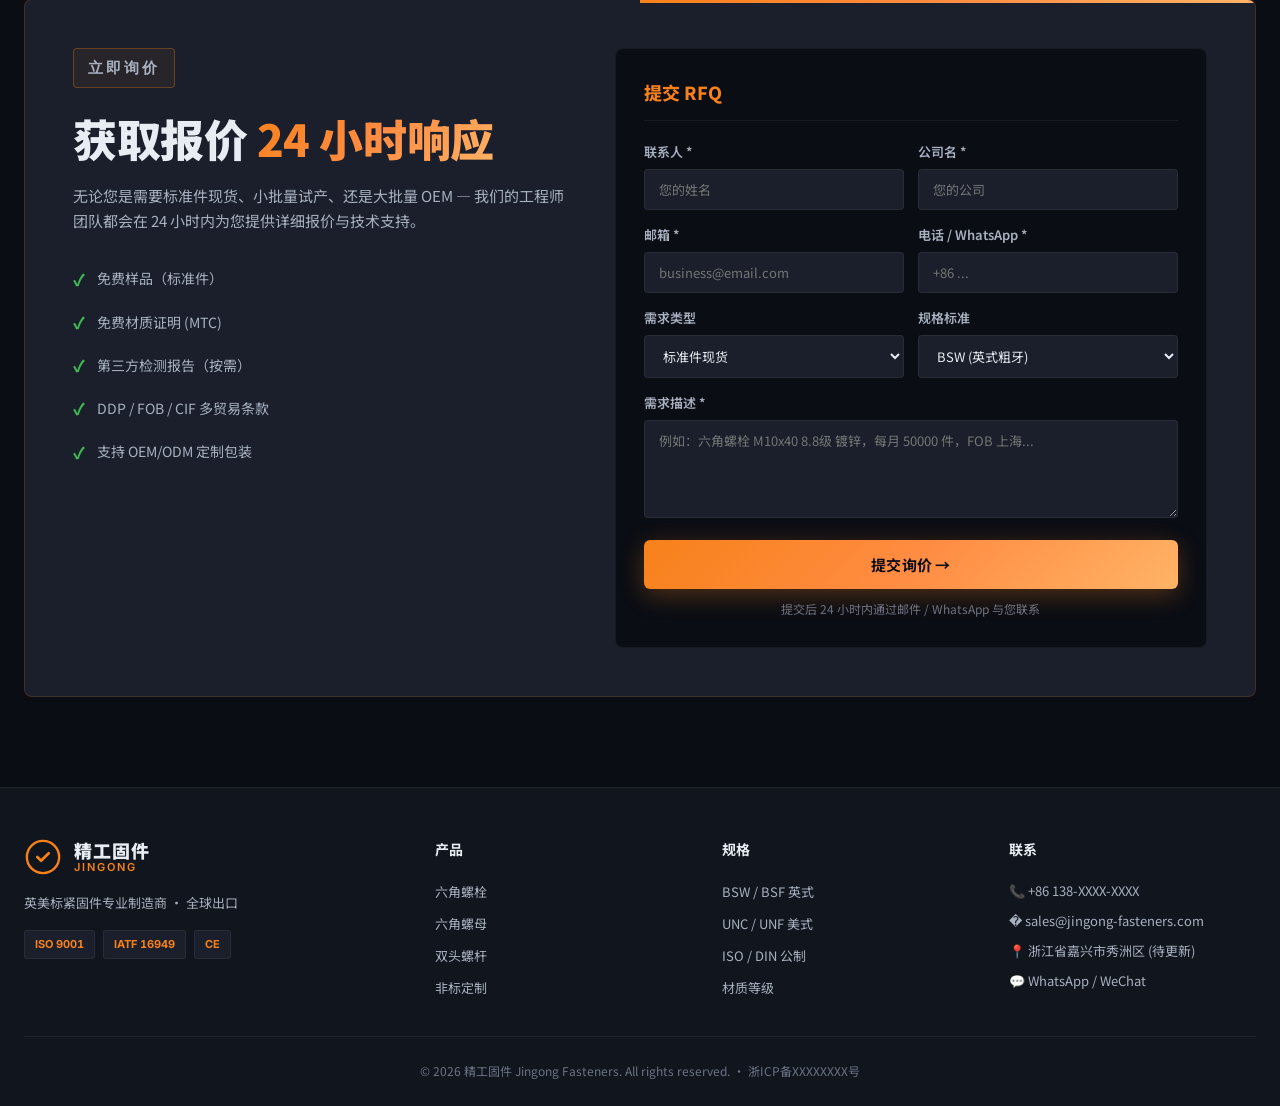
==== commit 755f8f7e: "v3.5 final: 修最后 13 处未翻译（材质 filter + specs-data.js 材质名）" ====
--- a/index.html
+++ b/index.html
@@ -167,10 +167,10 @@
                         <h4 class="filter-title" data-i18n="filter.mat">材质</h4>
                         <ul class="filter-list" id="filterMat">
                             <li><button class="filter-btn active" data-mat="all"><span class="filter-name" data-i18n="mat.all">全部材质</span></button></li>
-                            <li><button class="filter-btn" data-mat="carbon"><span class="filter-name">碳钢</span></button></li>
-                            <li><button class="filter-btn" data-mat="alloy"><span class="filter-name">合金钢</span></button></li>
-                            <li><button class="filter-btn" data-mat="stainless"><span class="filter-name">不锈钢</span></button></li>
-                            <li><button class="filter-btn" data-mat="other"><span class="filter-name">其他</span></button></li>
+                            <li><button class="filter-btn" data-mat="carbon"><span class="filter-name" data-i18n="filter.mat.carbon">碳钢</span></button></li>
+                            <li><button class="filter-btn" data-mat="alloy"><span class="filter-name" data-i18n="filter.mat.alloy">合金钢</span></button></li>
+                            <li><button class="filter-btn" data-mat="stainless"><span class="filter-name" data-i18n="filter.mat.ss">不锈钢</span></button></li>
+                            <li><button class="filter-btn" data-mat="other"><span class="filter-name" data-i18n="filter.mat.other">其他</span></button></li>
                         </ul>
                     </div>
 
